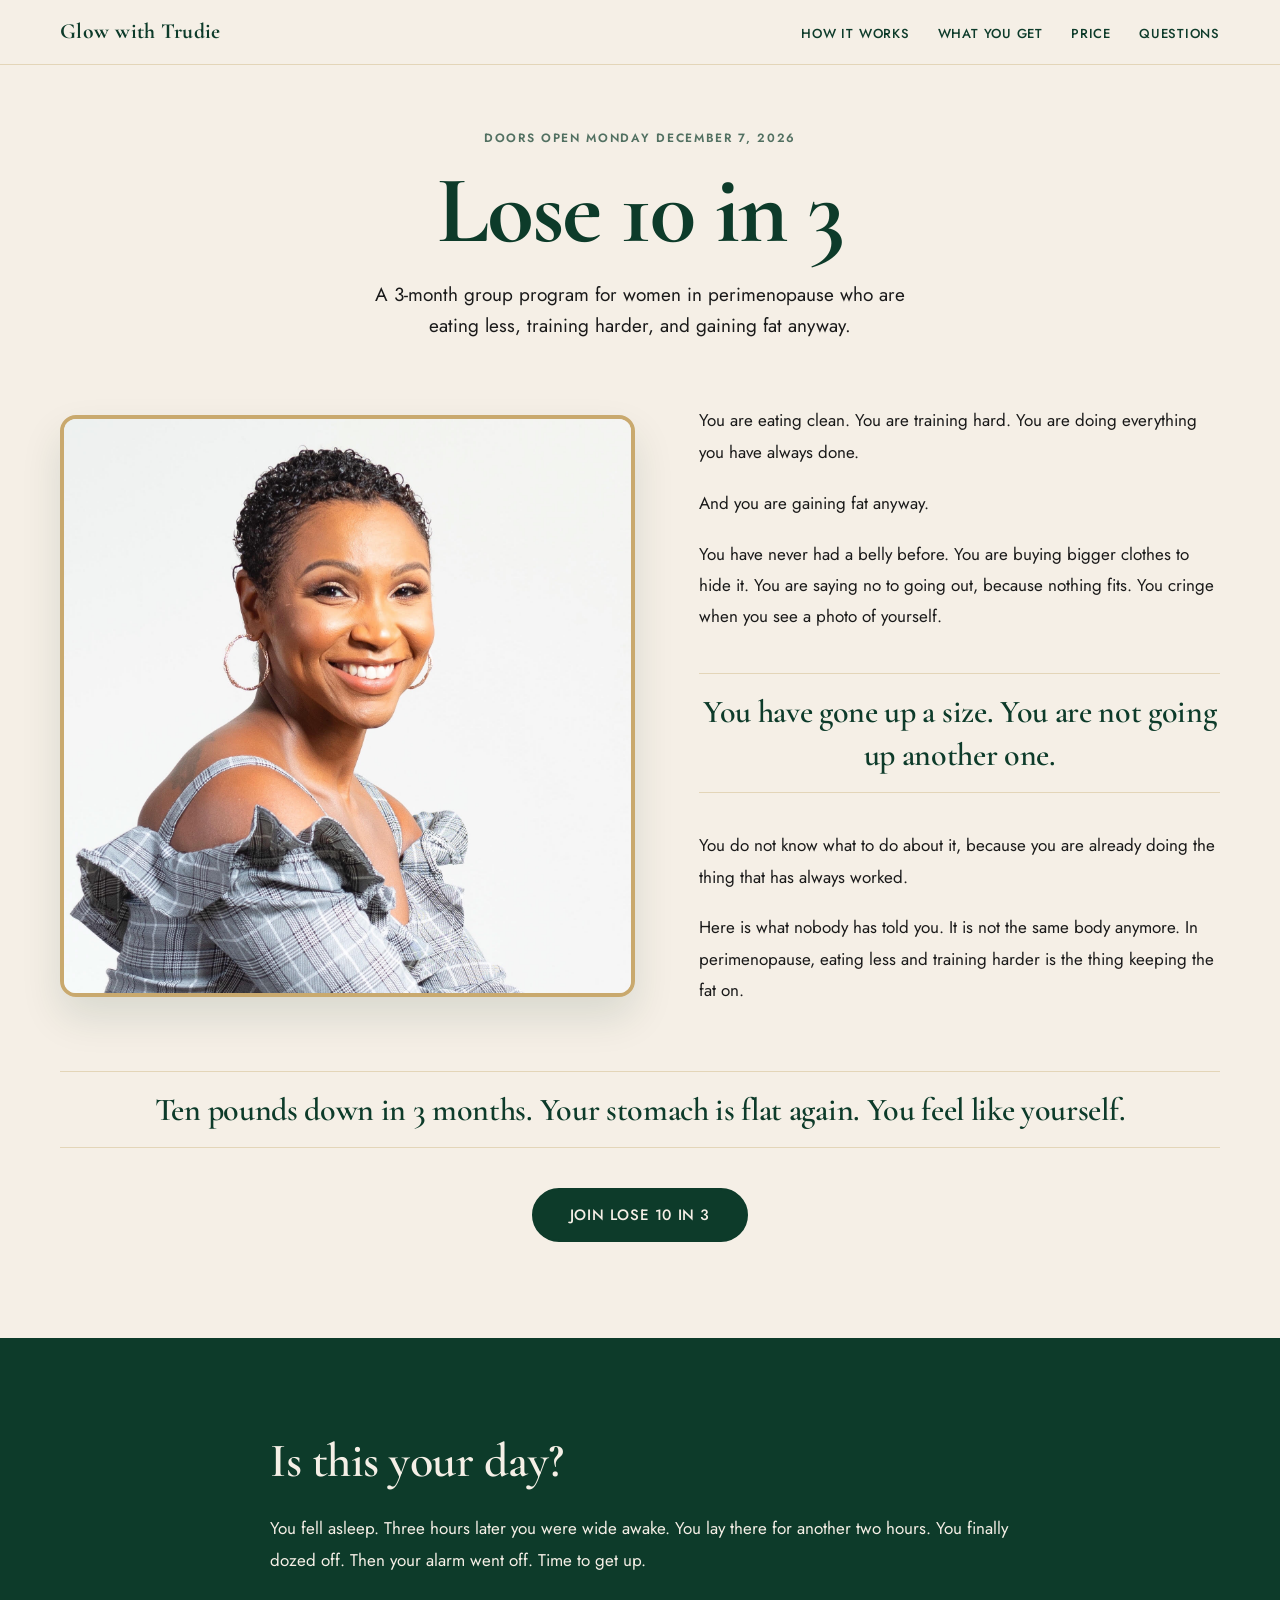
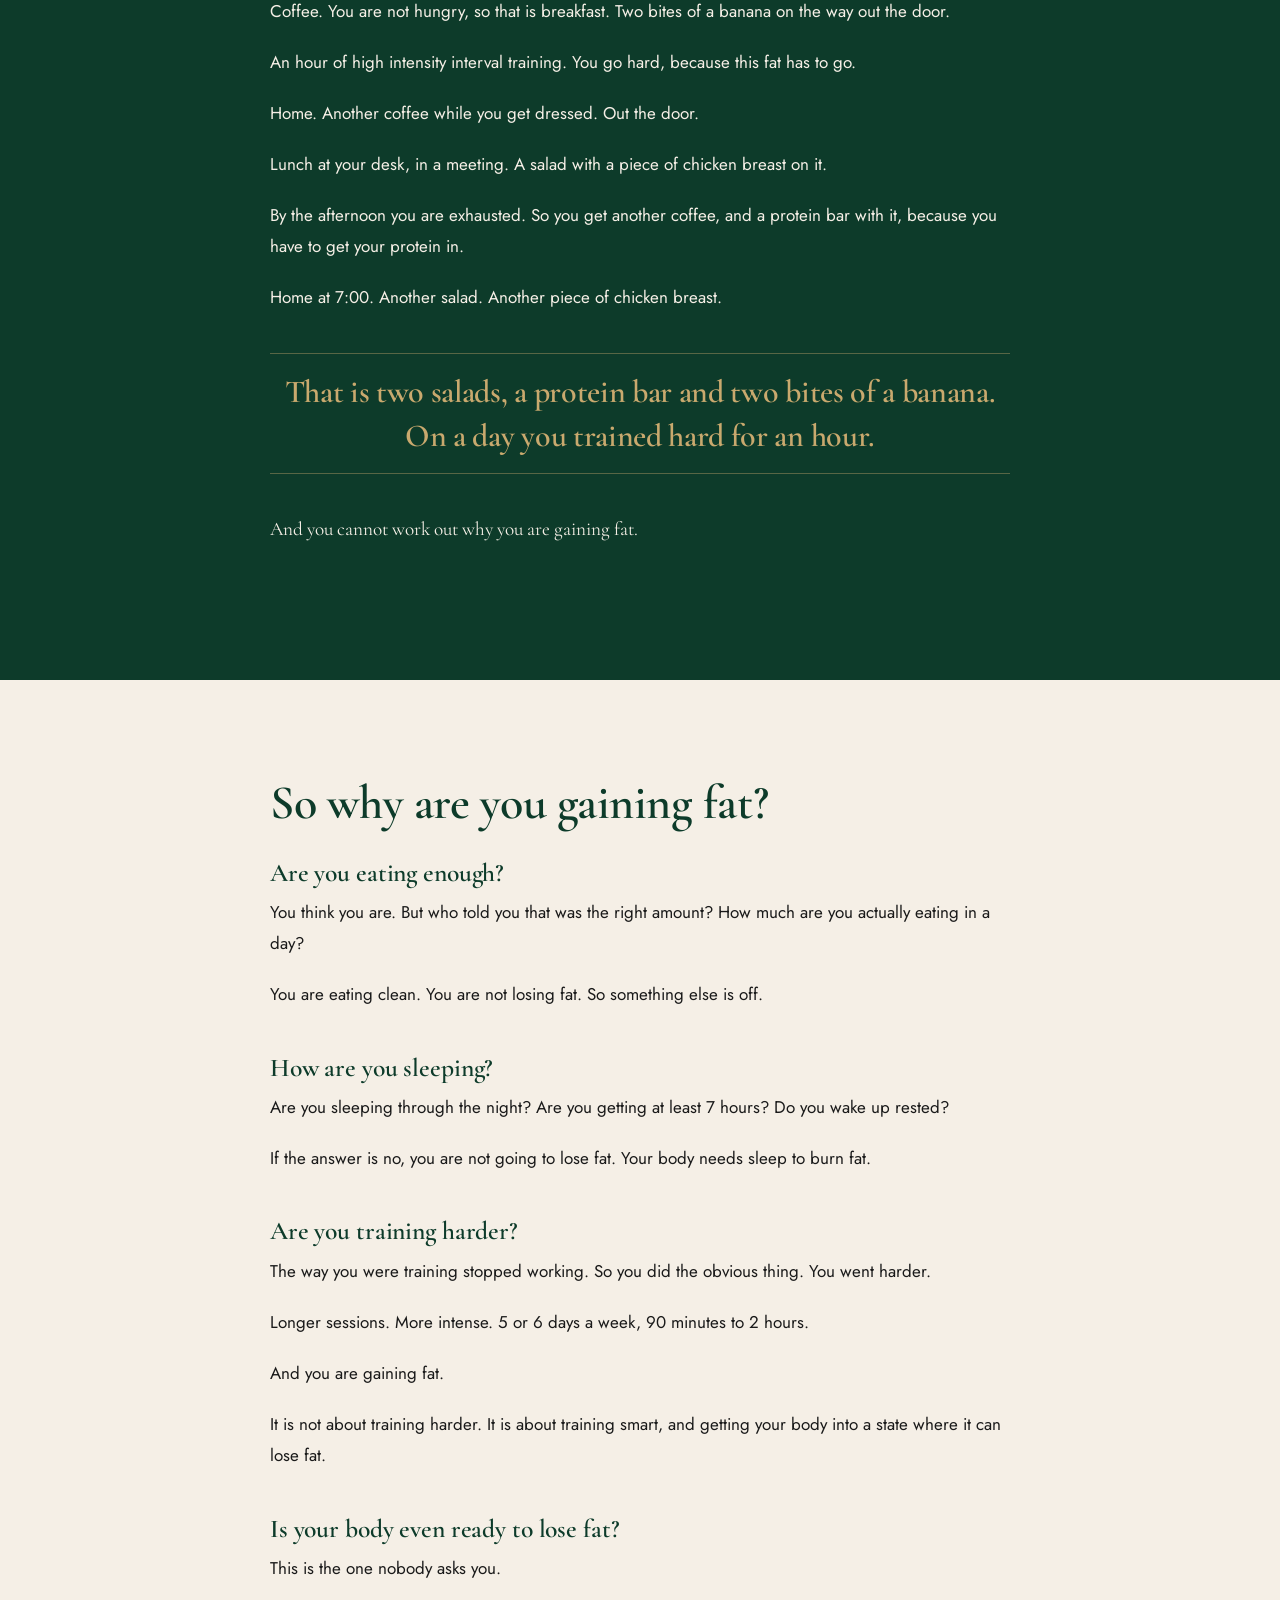
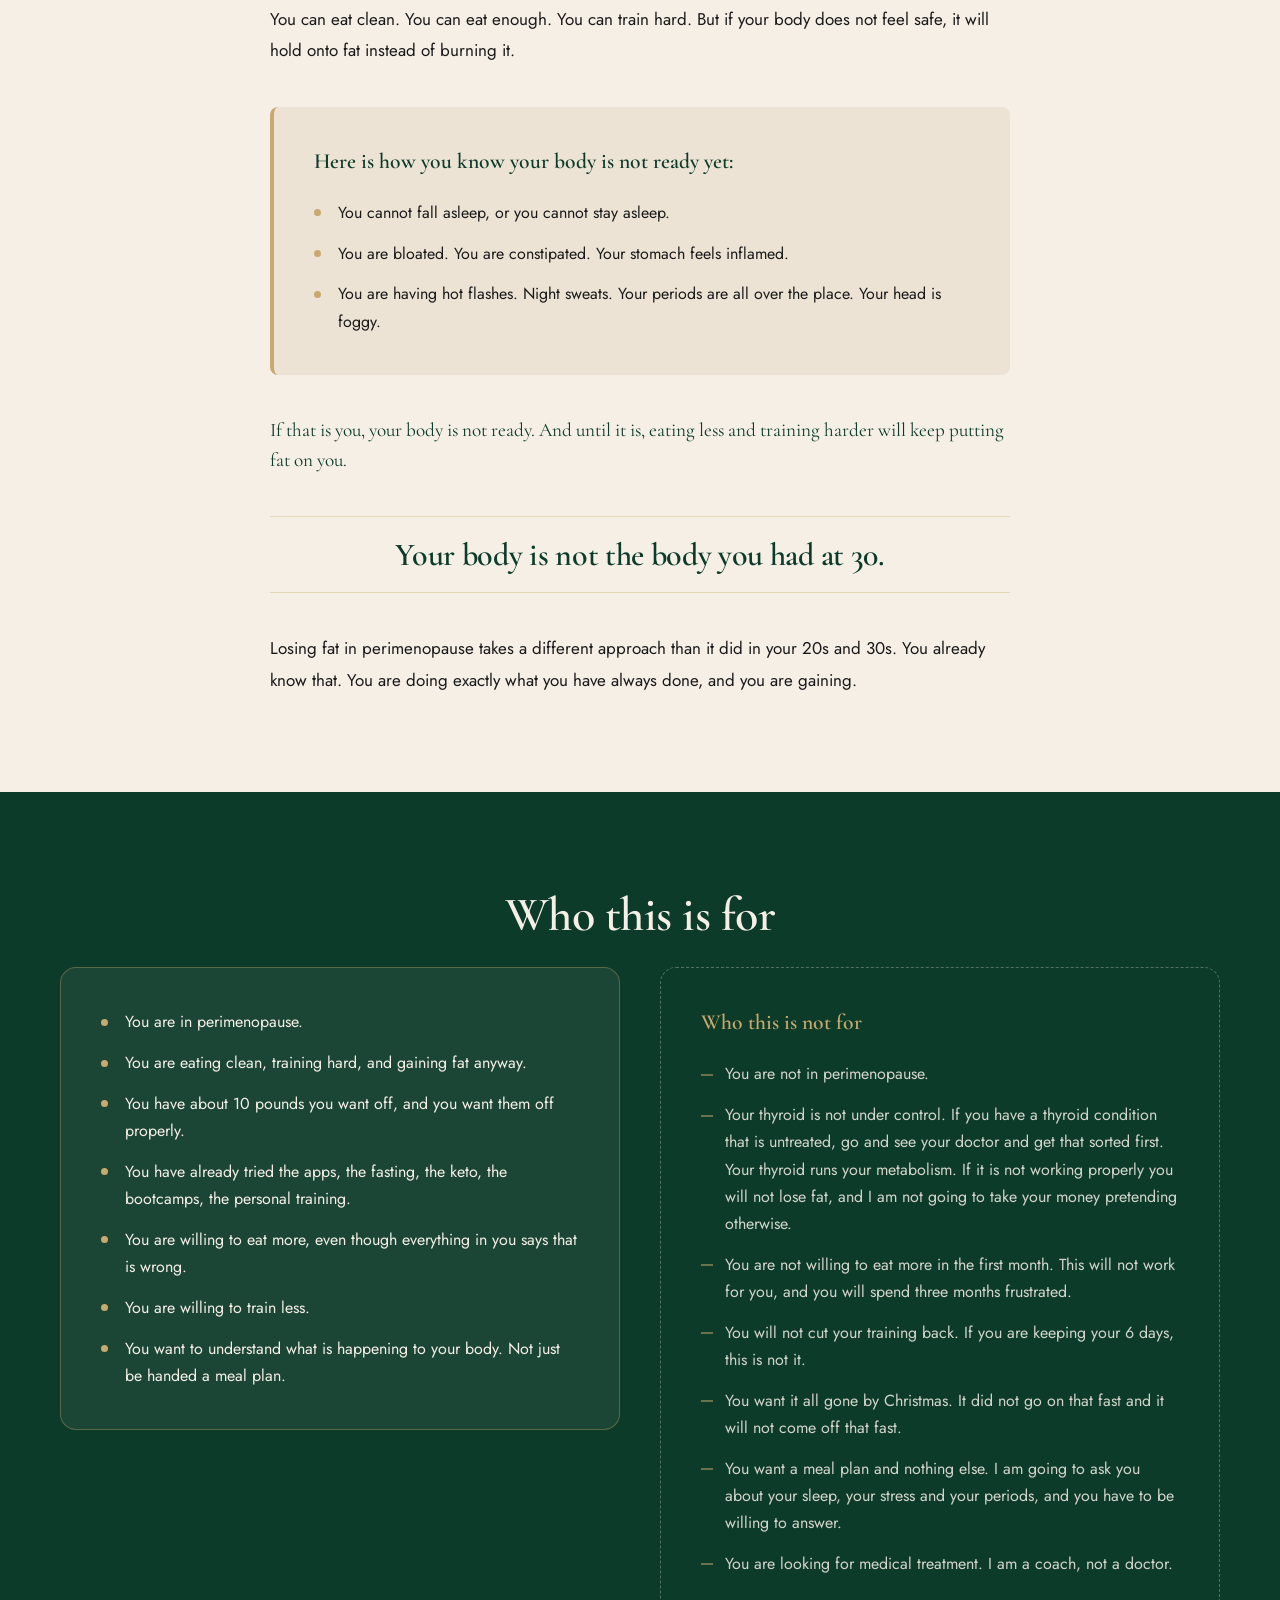
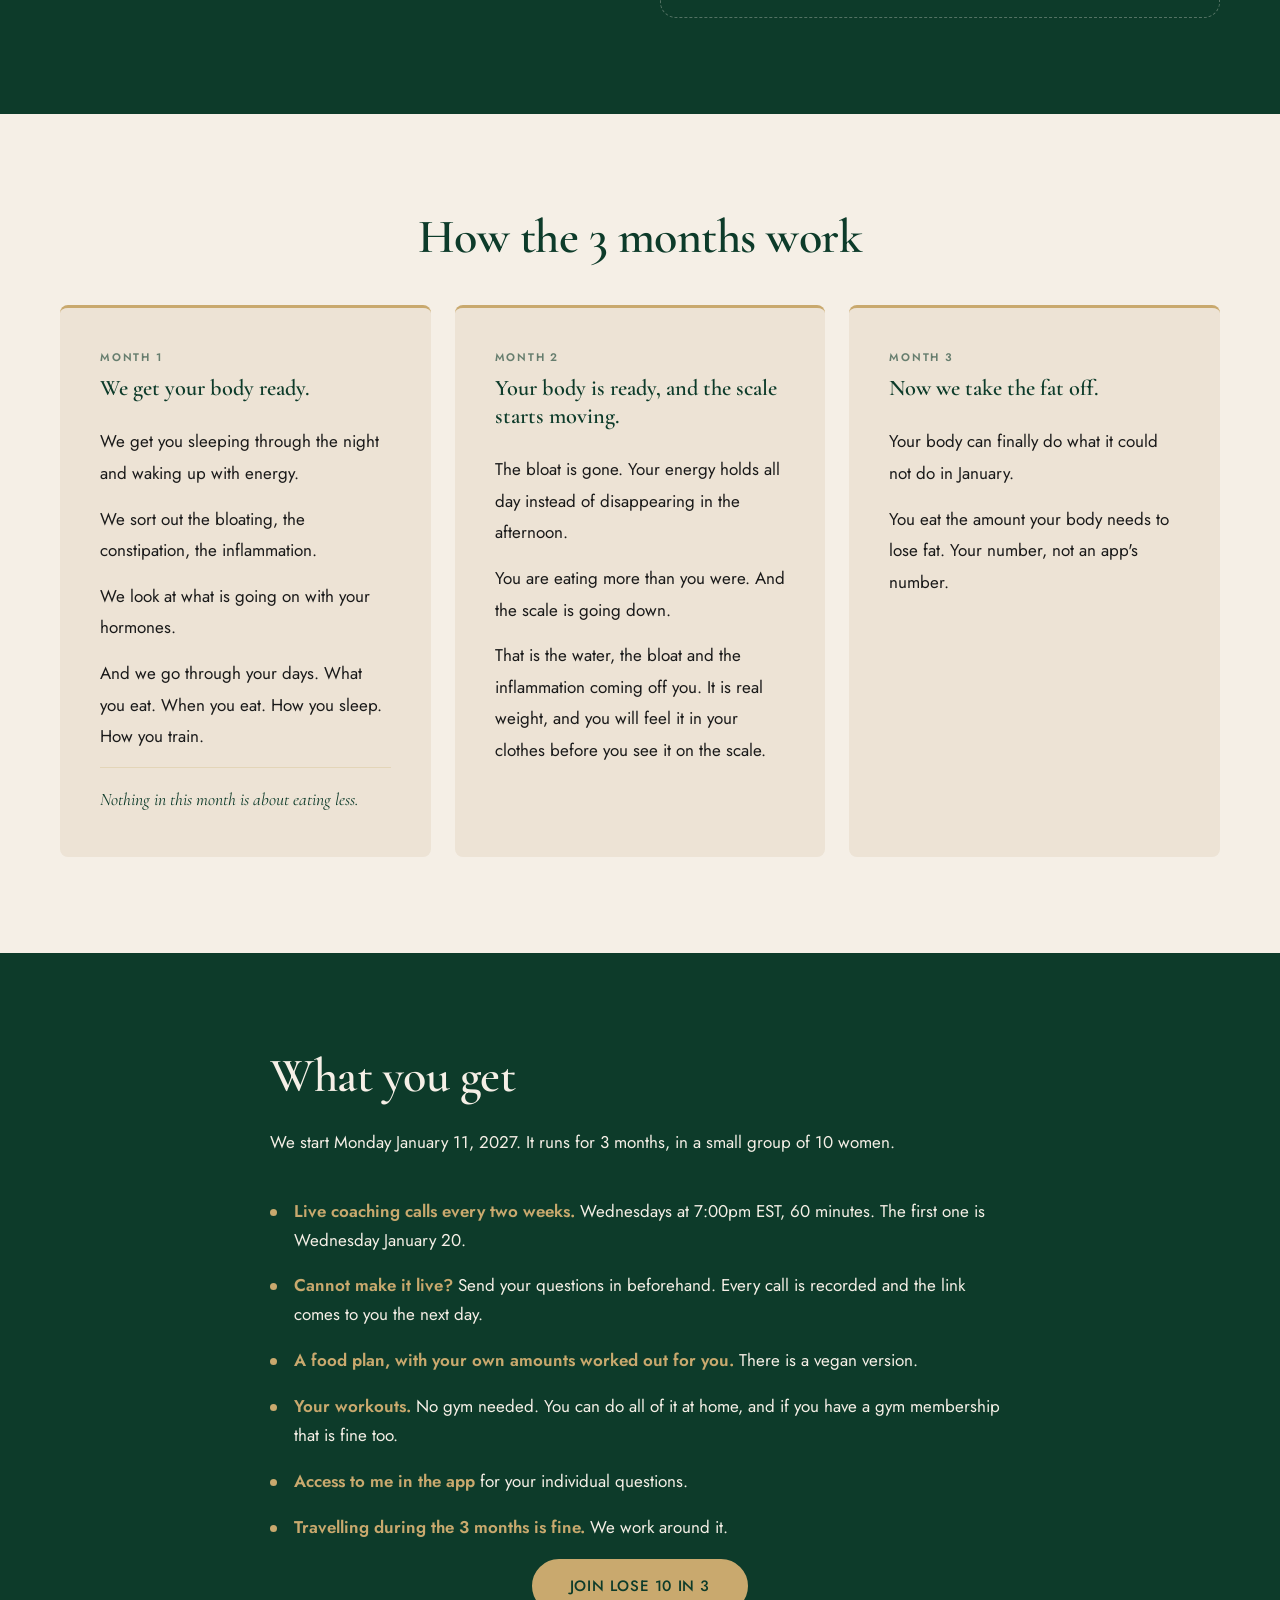
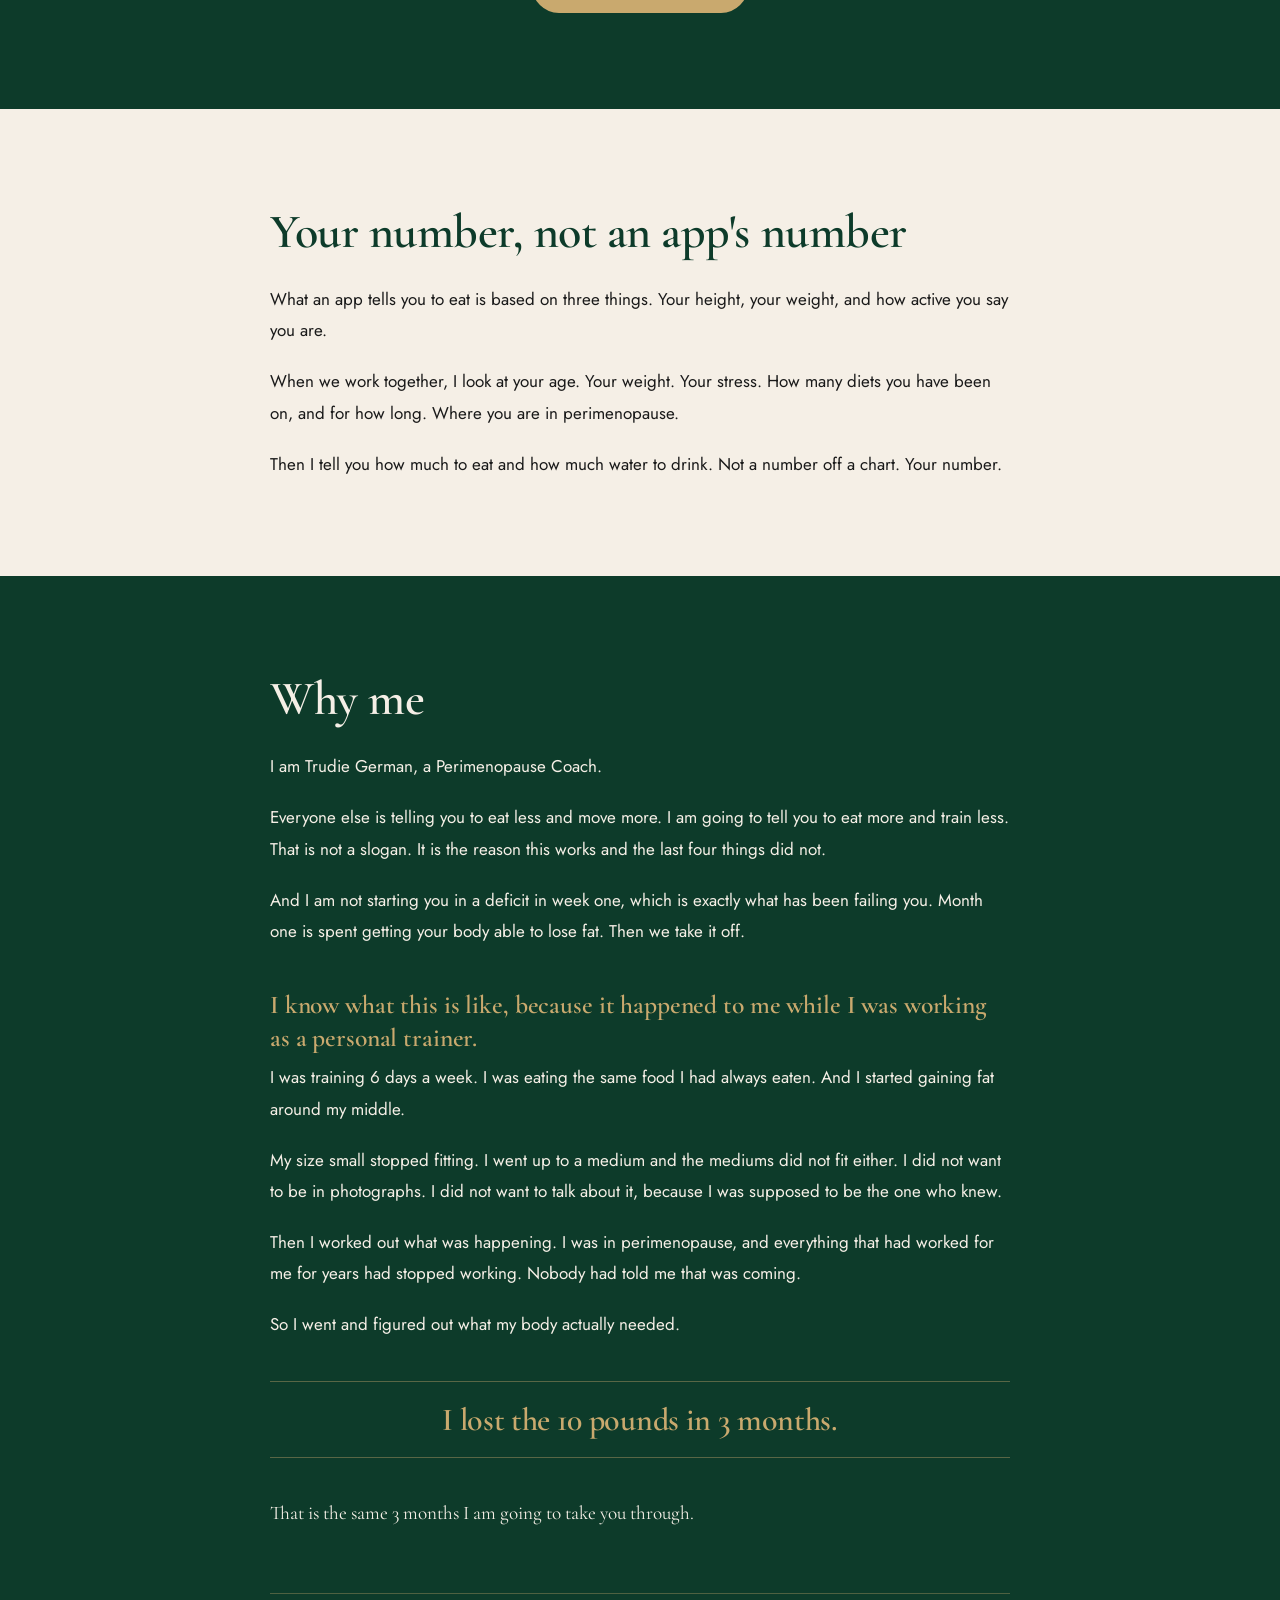
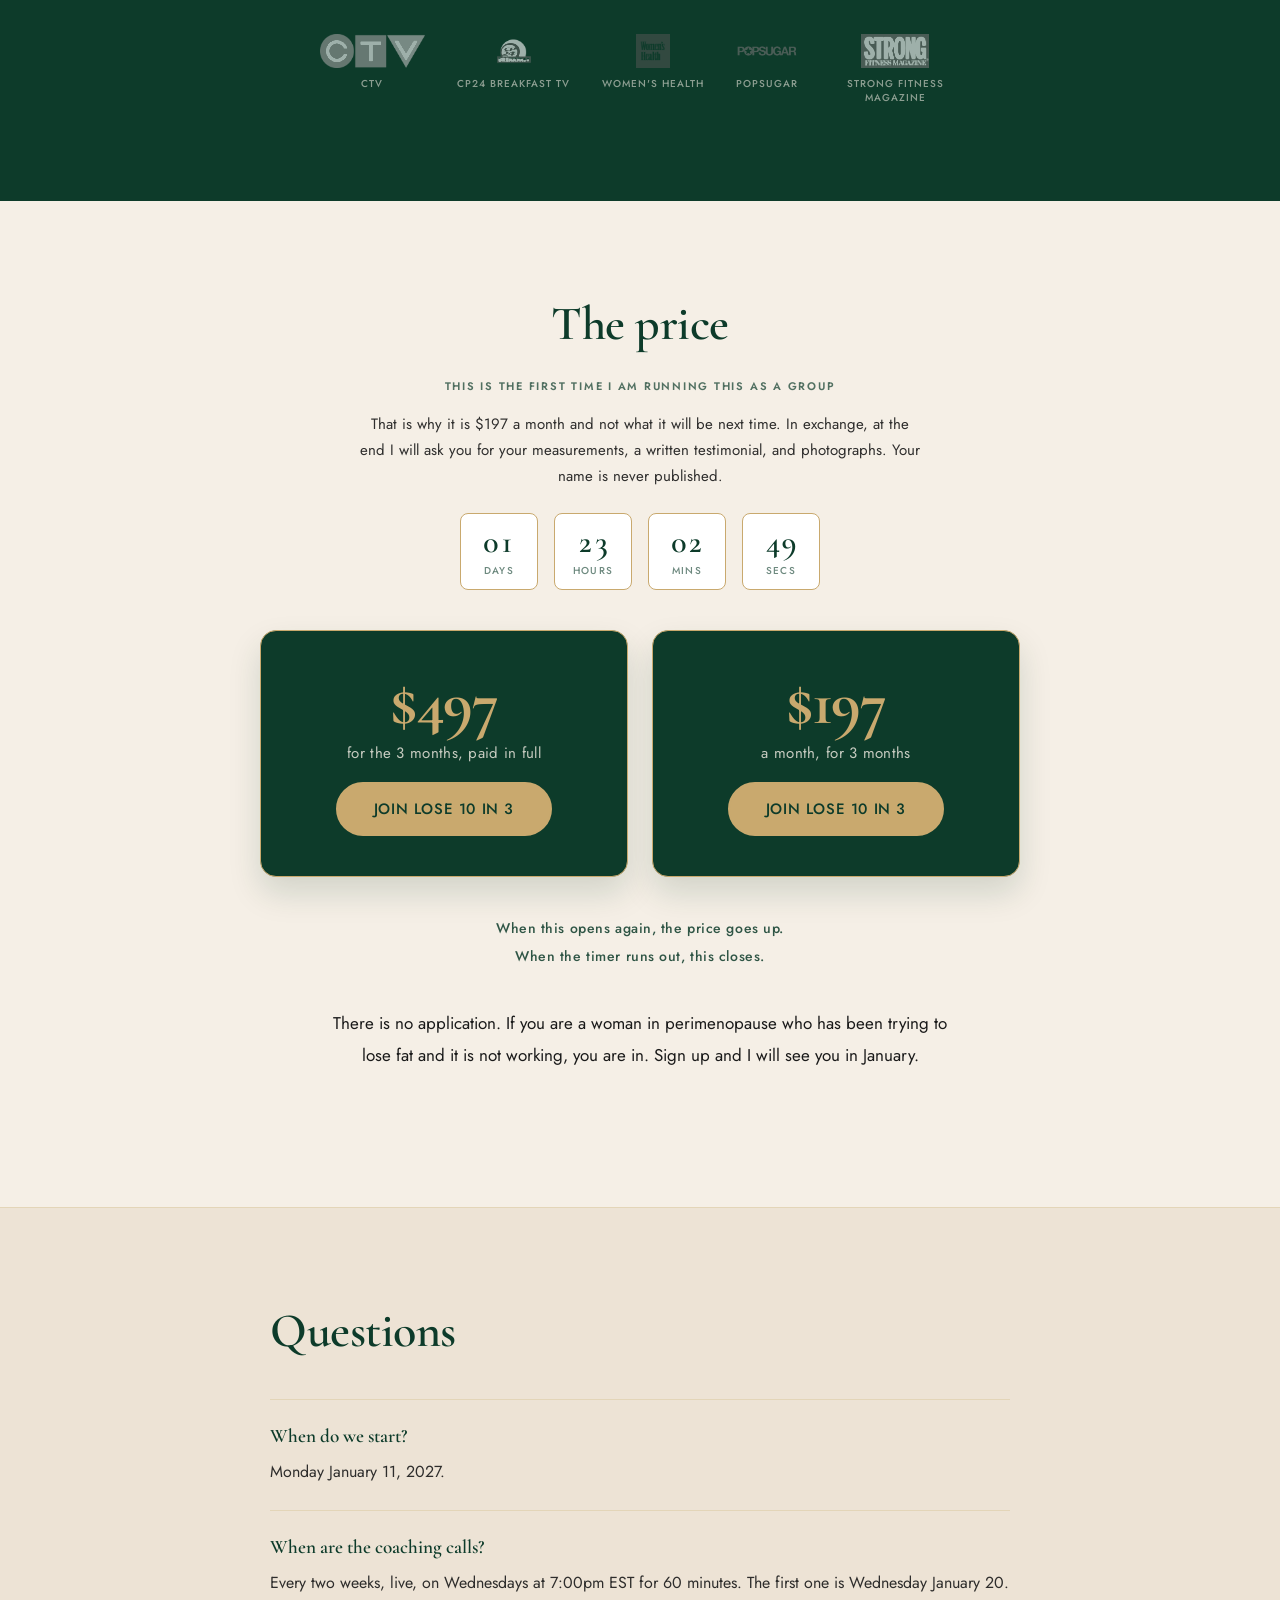
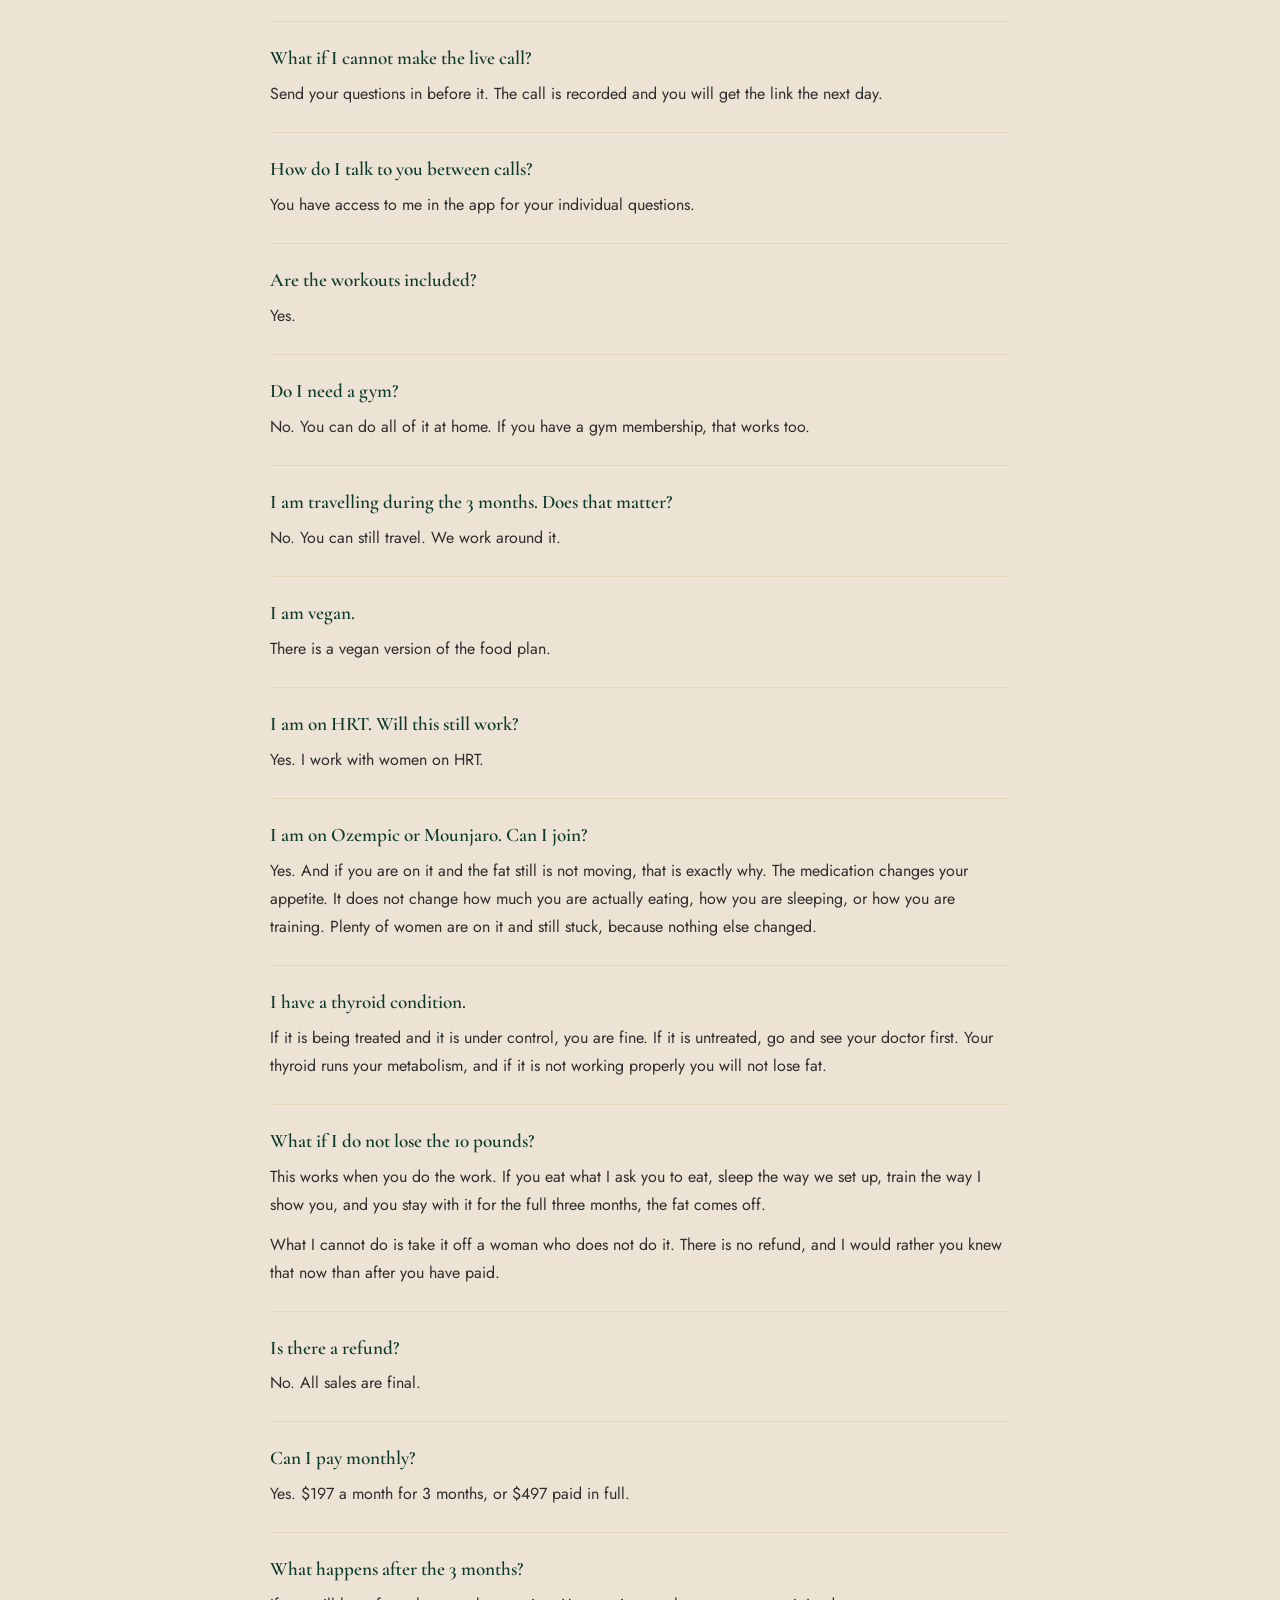
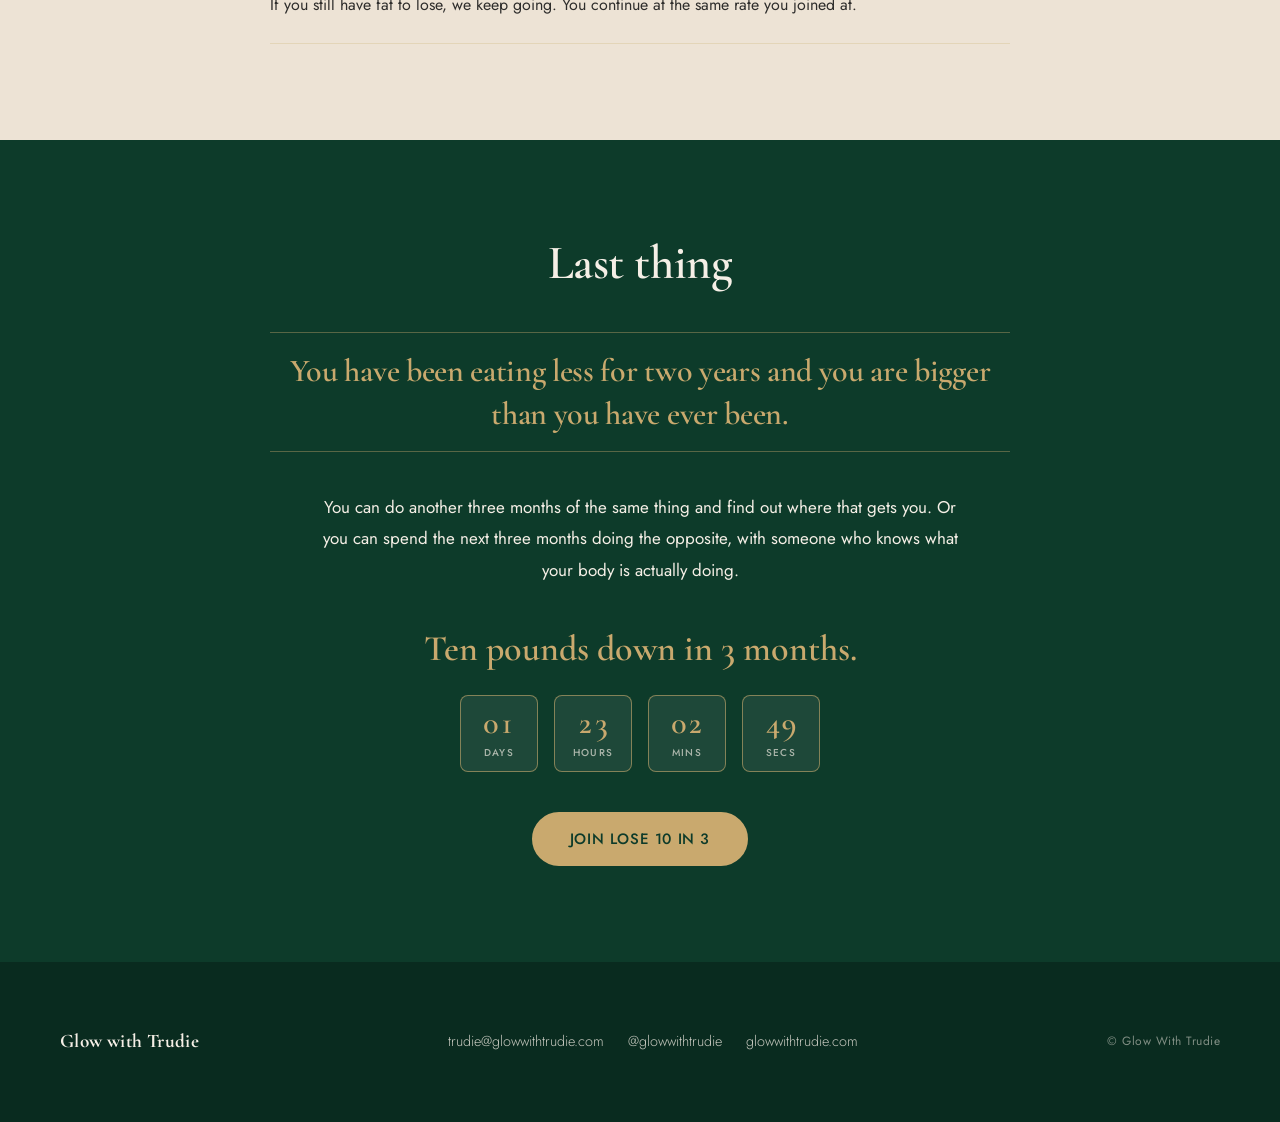
==== lose-10-in-3.html @ ed1f01cc "Add files via upload" ====
<!DOCTYPE html>
<html lang="en">
<head>
  <meta charset="UTF-8" />
  <meta name="viewport" content="width=device-width, initial-scale=1.0" />
  <title>Lose 10 in 3 — A 3-Month Group Program for Women in Perimenopause | Glow With Trudie</title>
  <meta name="description" content="A 3-month group program for women in perimenopause who are eating less, training harder, and gaining fat anyway. Ten pounds down in 3 months. Doors open Monday December 7, 2026." />

  <!-- Google Fonts -->
  <link rel="preconnect" href="https://fonts.googleapis.com" />
  <link rel="preconnect" href="https://fonts.gstatic.com" crossorigin />
  <link href="https://fonts.googleapis.com/css2?family=Cormorant+Garamond:ital,wght@0,400;0,600;0,700;1,400&family=Jost:wght@300;400;500;600&display=swap" rel="stylesheet" />

  <link rel="stylesheet" href="styles.css" />
</head>
<body>

  <!-- ========== NAVIGATION ========== -->
  <header class="site-header">
    <nav class="nav container" aria-label="Main navigation">
      <a href="../index.html" class="nav-logo">Glow with Trudie</a>
      <button class="nav-toggle" aria-label="Toggle menu" aria-expanded="false">
        <span></span><span></span><span></span>
      </button>
      <ul class="nav-links" id="navLinks">
        <li><a href="#how-it-works">How it works</a></li>
        <li><a href="#what-you-get">What you get</a></li>
        <li><a href="#price">Price</a></li>
        <li><a href="#questions">Questions</a></li>
      </ul>
    </nav>
  </header>

  <main>

    <!-- ========== 1 · HERO ========== -->
    <section class="sales-hero" id="top">
      <div class="container">

        <div class="sales-hero-head">
          <p class="sales-kicker">Doors open Monday December 7, 2026</p>
          <h1 class="sales-title">Lose 10 in 3</h1>
          <p class="sales-sub">
            A 3-month group program for women in perimenopause who are eating less, training harder, and gaining fat anyway.
          </p>
        </div>

        <div class="hero-grid">
          <div class="hero-image">
            <img src="trudie.jpg" alt="Trudie German, Perimenopause Coach" loading="eager" />
          </div>

          <div class="prose">
            <p>You are eating clean. You are training hard. You are doing everything you have always done.</p>
            <p>And you are gaining fat anyway.</p>
            <p>
              You have never had a belly before. You are buying bigger clothes to hide it. You are saying no to going out, because nothing fits. You cringe when you see a photo of yourself.
            </p>

            <p class="statement">You have gone up a size. You are not going up another one.</p>

            <p>
              You do not know what to do about it, because you are already doing the thing that has always worked.
            </p>
            <p>
              Here is what nobody has told you. It is not the same body anymore. In perimenopause, eating less and training harder is the thing keeping the fat on.
            </p>
          </div>
        </div>

        <div class="sales-hero-cta">
          <p class="statement">
            Ten pounds down in 3 months. Your stomach is flat again. You feel like yourself.
          </p>
          <a href="#price" class="btn btn-primary">Join Lose 10 in 3</a>
        </div>

      </div>
    </section>

    <!-- ========== 2 · IS THIS YOUR DAY? ========== -->
    <section class="section-green" id="your-day">
      <div class="container narrow">
        <h2 class="section-headline">Is this your day?</h2>

        <div class="prose">
          <p>
            You fell asleep. Three hours later you were wide awake. You lay there for another two hours. You finally dozed off. Then your alarm went off. Time to get up.
          </p>
          <p>
            Coffee. You are not hungry, so that is breakfast. Two bites of a banana on the way out the door.
          </p>
          <p>
            An hour of high intensity interval training. You go hard, because this fat has to go.
          </p>
          <p>
            Home. Another coffee while you get dressed. Out the door.
          </p>
          <p>
            Lunch at your desk, in a meeting. A salad with a piece of chicken breast on it.
          </p>
          <p>
            By the afternoon you are exhausted. So you get another coffee, and a protein bar with it, because you have to get your protein in.
          </p>
          <p>
            Home at 7:00. Another salad. Another piece of chicken breast.
          </p>
        </div>

        <p class="statement">
          That is two salads, a protein bar and two bites of a banana. On a day you trained hard for an hour.
        </p>

        <p class="prose-close">And you cannot work out why you are gaining fat.</p>
      </div>
    </section>

    <!-- ========== 3 · SO WHY ARE YOU GAINING FAT? ========== -->
    <section id="why">
      <div class="container narrow">
        <h2 class="section-headline">So why are you gaining fat?</h2>

        <div class="prose">
          <h3>Are you eating enough?</h3>
          <p>
            You think you are. But who told you that was the right amount? How much are you actually eating in a day?
          </p>
          <p>You are eating clean. You are not losing fat. So something else is off.</p>

          <h3>How are you sleeping?</h3>
          <p>
            Are you sleeping through the night? Are you getting at least 7 hours? Do you wake up rested?
          </p>
          <p>If the answer is no, you are not going to lose fat. Your body needs sleep to burn fat.</p>

          <h3>Are you training harder?</h3>
          <p>
            The way you were training stopped working. So you did the obvious thing. You went harder.
          </p>
          <p>
            Longer sessions. More intense. 5 or 6 days a week, 90 minutes to 2 hours.
          </p>
          <p>And you are gaining fat.</p>
          <p>
            It is not about training harder. It is about training smart, and getting your body into a state where it can lose fat.
          </p>

          <h3>Is your body even ready to lose fat?</h3>
          <p>This is the one nobody asks you.</p>
          <p>
            You can eat clean. You can eat enough. You can train hard. But if your body does not feel safe, it will hold onto fat instead of burning it.
          </p>
        </div>

        <div class="card">
          <h3 class="card-title">Here is how you know your body is not ready yet:</h3>
          <ul class="checklist">
            <li>You cannot fall asleep, or you cannot stay asleep.</li>
            <li>You are bloated. You are constipated. Your stomach feels inflamed.</li>
            <li>You are having hot flashes. Night sweats. Your periods are all over the place. Your head is foggy.</li>
          </ul>
        </div>

        <p class="prose-close">
          If that is you, your body is not ready. And until it is, eating less and training harder will keep putting fat on you.
        </p>

        <p class="statement">Your body is not the body you had at 30.</p>

        <div class="prose">
          <p>
            Losing fat in perimenopause takes a different approach than it did in your 20s and 30s. You already know that. You are doing exactly what you have always done, and you are gaining.
          </p>
        </div>
      </div>
    </section>

    <!-- ========== 4 · WHO THIS IS FOR ========== -->
    <section class="section-green" id="who">
      <div class="container">
        <h2 class="section-headline text-center">Who this is for</h2>

        <div class="who-grid">

          <div class="who-card">
            <ul class="checklist">
              <li>You are in perimenopause.</li>
              <li>You are eating clean, training hard, and gaining fat anyway.</li>
              <li>You have about 10 pounds you want off, and you want them off properly.</li>
              <li>You have already tried the apps, the fasting, the keto, the bootcamps, the personal training.</li>
              <li>You are willing to eat more, even though everything in you says that is wrong.</li>
              <li>You are willing to train less.</li>
              <li>You want to understand what is happening to your body. Not just be handed a meal plan.</li>
            </ul>
          </div>

          <div class="who-card who-card--not">
            <h3 class="card-title">Who this is not for</h3>
            <ul class="checklist checklist--muted">
              <li>You are not in perimenopause.</li>
              <li>
                Your thyroid is not under control. If you have a thyroid condition that is untreated, go and see your doctor and get that sorted first. Your thyroid runs your metabolism. If it is not working properly you will not lose fat, and I am not going to take your money pretending otherwise.
              </li>
              <li>
                You are not willing to eat more in the first month. This will not work for you, and you will spend three months frustrated.
              </li>
              <li>You will not cut your training back. If you are keeping your 6 days, this is not it.</li>
              <li>You want it all gone by Christmas. It did not go on that fast and it will not come off that fast.</li>
              <li>
                You want a meal plan and nothing else. I am going to ask you about your sleep, your stress and your periods, and you have to be willing to answer.
              </li>
              <li>You are looking for medical treatment. I am a coach, not a doctor.</li>
            </ul>
          </div>

        </div>
      </div>
    </section>

    <!-- ========== 5 · HOW THE 3 MONTHS WORK ========== -->
    <section id="how-it-works">
      <div class="container">
        <h2 class="section-headline text-center">How the 3 months work</h2>

        <div class="month-grid">

          <article class="month-card">
            <p class="month-num">Month 1</p>
            <h3 class="month-title">We get your body ready.</h3>
            <div class="prose prose--tight">
              <p>We get you sleeping through the night and waking up with energy.</p>
              <p>We sort out the bloating, the constipation, the inflammation.</p>
              <p>We look at what is going on with your hormones.</p>
              <p>And we go through your days. What you eat. When you eat. How you sleep. How you train.</p>
              <p class="month-note">Nothing in this month is about eating less.</p>
            </div>
          </article>

          <article class="month-card">
            <p class="month-num">Month 2</p>
            <h3 class="month-title">Your body is ready, and the scale starts moving.</h3>
            <div class="prose prose--tight">
              <p>The bloat is gone. Your energy holds all day instead of disappearing in the afternoon.</p>
              <p>You are eating more than you were. And the scale is going down.</p>
              <p>
                That is the water, the bloat and the inflammation coming off you. It is real weight, and you will feel it in your clothes before you see it on the scale.
              </p>
            </div>
          </article>

          <article class="month-card">
            <p class="month-num">Month 3</p>
            <h3 class="month-title">Now we take the fat off.</h3>
            <div class="prose prose--tight">
              <p>Your body can finally do what it could not do in January.</p>
              <p>You eat the amount your body needs to lose fat. Your number, not an app's number.</p>
            </div>
          </article>

        </div>
      </div>
    </section>

    <!-- ========== 6 · WHAT YOU GET ========== -->
    <section class="section-green" id="what-you-get">
      <div class="container narrow">
        <h2 class="section-headline">What you get</h2>

        <p class="section-body">
          We start Monday January 11, 2027. It runs for 3 months, in a small group of 10 women.
        </p>

        <ul class="deliverables">
          <li>
            <strong>Live coaching calls every two weeks.</strong> Wednesdays at 7:00pm EST, 60 minutes. The first one is Wednesday January 20.
          </li>
          <li>
            <strong>Cannot make it live?</strong> Send your questions in beforehand. Every call is recorded and the link comes to you the next day.
          </li>
          <li>
            <strong>A food plan, with your own amounts worked out for you.</strong> There is a vegan version.
          </li>
          <li>
            <strong>Your workouts.</strong> No gym needed. You can do all of it at home, and if you have a gym membership that is fine too.
          </li>
          <li>
            <strong>Access to me in the app</strong> for your individual questions.
          </li>
          <li>
            <strong>Travelling during the 3 months is fine.</strong> We work around it.
          </li>
        </ul>

        <p class="text-center">
          <a href="#price" class="btn btn-primary">Join Lose 10 in 3</a>
        </p>
      </div>
    </section>

    <!-- ========== 7 · YOUR NUMBER ========== -->
    <section id="your-number">
      <div class="container narrow">
        <h2 class="section-headline">Your number, not an app's number</h2>

        <div class="prose">
          <p>
            What an app tells you to eat is based on three things. Your height, your weight, and how active you say you are.
          </p>
          <p>
            When we work together, I look at your age. Your weight. Your stress. How many diets you have been on, and for how long. Where you are in perimenopause.
          </p>
          <p>
            Then I tell you how much to eat and how much water to drink. Not a number off a chart. Your number.
          </p>
        </div>
      </div>
    </section>

    <!-- ========== 8 · WHY ME ========== -->
    <section class="section-green" id="why-me">
      <div class="container narrow">
        <h2 class="section-headline">Why me</h2>

        <div class="prose">
          <p>I am Trudie German, a Perimenopause Coach.</p>
          <p>
            Everyone else is telling you to eat less and move more. I am going to tell you to eat more and train less. That is not a slogan. It is the reason this works and the last four things did not.
          </p>
          <p>
            And I am not starting you in a deficit in week one, which is exactly what has been failing you. Month one is spent getting your body able to lose fat. Then we take it off.
          </p>

          <h3>I know what this is like, because it happened to me while I was working as a personal trainer.</h3>
          <p>
            I was training 6 days a week. I was eating the same food I had always eaten. And I started gaining fat around my middle.
          </p>
          <p>
            My size small stopped fitting. I went up to a medium and the mediums did not fit either. I did not want to be in photographs. I did not want to talk about it, because I was supposed to be the one who knew.
          </p>
          <p>
            Then I worked out what was happening. I was in perimenopause, and everything that had worked for me for years had stopped working. Nobody had told me that was coming.
          </p>
          <p>So I went and figured out what my body actually needed.</p>
        </div>

        <p class="statement">I lost the 10 pounds in 3 months.</p>

        <p class="prose-close">
          That is the same 3 months I am going to take you through.
        </p>

        <div class="logo-strip">
          <figure>
            <img src="CTV.png" alt="CTV" loading="lazy" decoding="async" />
            <figcaption>CTV</figcaption>
          </figure>

          <figure>
            <img src="cp24_breakfast.png" alt="CP24 Breakfast TV" loading="lazy" decoding="async" />
            <figcaption>CP24 Breakfast TV</figcaption>
          </figure>

          <figure>
            <img src="womens-health-mag.png" alt="Women's Health" loading="lazy" decoding="async" />
            <figcaption>Women's Health</figcaption>
          </figure>

          <figure>
            <img src="PopSugar-Logo.png" alt="PopSugar" loading="lazy" decoding="async" />
            <figcaption>PopSugar</figcaption>
          </figure>

          <figure>
            <img src="strong_fitness.png" alt="Strong Fitness Magazine" loading="lazy" decoding="async" />
            <figcaption>Strong Fitness Magazine</figcaption>
          </figure>
        </div>
    </section>

    <!-- ========== 9 · THE PRICE ========== -->
    <section id="price">
      <div class="container">
        <h2 class="section-headline text-center">The price</h2>

        <div class="price-intro">
          <p class="price-eyebrow">This is the first time I am running this as a group</p>
          <p class="price-lead">
            That is why it is $197 a month and not what it will be next time. In exchange, at the end I will ask you for your measurements, a written testimonial, and photographs. Your name is never published.
          </p>
        </div>

        <!-- COUNTDOWN (also appears in section 11 — both driven by one date in the script) -->
        <div class="countdown js-countdown" role="timer" aria-live="polite" aria-label="Time left to join">
          <div class="countdown-unit">
            <span class="countdown-num" data-unit="days">00</span>
            <span class="countdown-label">Days</span>
          </div>
          <div class="countdown-unit">
            <span class="countdown-num" data-unit="hours">00</span>
            <span class="countdown-label">Hours</span>
          </div>
          <div class="countdown-unit">
            <span class="countdown-num" data-unit="minutes">00</span>
            <span class="countdown-label">Mins</span>
          </div>
          <div class="countdown-unit">
            <span class="countdown-num" data-unit="seconds">00</span>
            <span class="countdown-label">Secs</span>
          </div>
        </div>

        <div class="price-grid">

          <div class="price-box">
            <div>
              <p class="price-main">$497</p>
              <p class="price-sub">for the 3 months, paid in full</p>
            </div>
            <a href="https://buy.stripe.com/dRm8wP6Ub07aeiSdSi2go11"
               class="btn btn-gold"
               target="_blank"
               rel="noopener">Join Lose 10 in 3</a>
          </div>

          <div class="price-box">
            <div>
              <p class="price-main">$197</p>
              <p class="price-sub">a month, for 3 months</p>
            </div>
            <a href="https://buy.stripe.com/dRm28r5QbPS6Qq3dE2go12"
               class="btn btn-gold"
               target="_blank"
               rel="noopener">Join Lose 10 in 3</a>
          </div>

        </div>

        <div class="price-close">
          <p class="price-rise">When this opens again, the price goes up.</p>
          <p class="price-rise">When the timer runs out, this closes.</p>
        </div>

        <div class="prose prose--center">
          <p>
            There is no application. If you are a woman in perimenopause who has been trying to lose fat and it is not working, you are in. Sign up and I will see you in January.
          </p>
        </div>
      </div>
    </section>

    <!-- ========== 10 · QUESTIONS ========== -->
    <section class="section-alt" id="questions">
      <div class="container narrow">
        <h2 class="section-headline">Questions</h2>

        <div class="faq">

          <div class="faq-item">
            <p class="faq-q">When do we start?</p>
            <p class="faq-a">Monday January 11, 2027.</p>
          </div>

          <div class="faq-item">
            <p class="faq-q">When are the coaching calls?</p>
            <p class="faq-a">Every two weeks, live, on Wednesdays at 7:00pm EST for 60 minutes. The first one is Wednesday January 20.</p>
          </div>

          <div class="faq-item">
            <p class="faq-q">What if I cannot make the live call?</p>
            <p class="faq-a">Send your questions in before it. The call is recorded and you will get the link the next day.</p>
          </div>

          <div class="faq-item">
            <p class="faq-q">How do I talk to you between calls?</p>
            <p class="faq-a">You have access to me in the app for your individual questions.</p>
          </div>

          <div class="faq-item">
            <p class="faq-q">Are the workouts included?</p>
            <p class="faq-a">Yes.</p>
          </div>

          <div class="faq-item">
            <p class="faq-q">Do I need a gym?</p>
            <p class="faq-a">No. You can do all of it at home. If you have a gym membership, that works too.</p>
          </div>

          <div class="faq-item">
            <p class="faq-q">I am travelling during the 3 months. Does that matter?</p>
            <p class="faq-a">No. You can still travel. We work around it.</p>
          </div>

          <div class="faq-item">
            <p class="faq-q">I am vegan.</p>
            <p class="faq-a">There is a vegan version of the food plan.</p>
          </div>

          <div class="faq-item">
            <p class="faq-q">I am on HRT. Will this still work?</p>
            <p class="faq-a">Yes. I work with women on HRT.</p>
          </div>

          <div class="faq-item">
            <p class="faq-q">I am on Ozempic or Mounjaro. Can I join?</p>
            <p class="faq-a">
              Yes. And if you are on it and the fat still is not moving, that is exactly why. The medication changes your appetite. It does not change how much you are actually eating, how you are sleeping, or how you are training. Plenty of women are on it and still stuck, because nothing else changed.
            </p>
          </div>

          <div class="faq-item">
            <p class="faq-q">I have a thyroid condition.</p>
            <p class="faq-a">
              If it is being treated and it is under control, you are fine. If it is untreated, go and see your doctor first. Your thyroid runs your metabolism, and if it is not working properly you will not lose fat.
            </p>
          </div>

          <div class="faq-item">
            <p class="faq-q">What if I do not lose the 10 pounds?</p>
            <p class="faq-a">
              This works when you do the work. If you eat what I ask you to eat, sleep the way we set up, train the way I show you, and you stay with it for the full three months, the fat comes off.
            </p>
            <p class="faq-a">
              What I cannot do is take it off a woman who does not do it. There is no refund, and I would rather you knew that now than after you have paid.
            </p>
          </div>

          <div class="faq-item">
            <p class="faq-q">Is there a refund?</p>
            <p class="faq-a">No. All sales are final.</p>
          </div>

          <div class="faq-item">
            <p class="faq-q">Can I pay monthly?</p>
            <p class="faq-a">Yes. $197 a month for 3 months, or $497 paid in full.</p>
          </div>

          <div class="faq-item">
            <p class="faq-q">What happens after the 3 months?</p>
            <p class="faq-a">If you still have fat to lose, we keep going. You continue at the same rate you joined at.</p>
          </div>

        </div>
      </div>
    </section>

    <!-- ========== 11 · LAST THING ========== -->
    <section class="section-green" id="last-thing">
      <div class="container narrow text-center">
        <h2 class="section-headline">Last thing</h2>

        <p class="statement">
          You have been eating less for two years and you are bigger than you have ever been.
        </p>

        <div class="prose prose--center">
          <p>
            You can do another three months of the same thing and find out where that gets you. Or you can spend the next three months doing the opposite, with someone who knows what your body is actually doing.
          </p>
        </div>

        <p class="close-line">Ten pounds down in 3 months.</p>

        <!-- COUNTDOWN (second instance — same date, same script) -->
        <div class="countdown js-countdown" role="timer" aria-live="polite" aria-label="Time left to join">
          <div class="countdown-unit">
            <span class="countdown-num" data-unit="days">00</span>
            <span class="countdown-label">Days</span>
          </div>
          <div class="countdown-unit">
            <span class="countdown-num" data-unit="hours">00</span>
            <span class="countdown-label">Hours</span>
          </div>
          <div class="countdown-unit">
            <span class="countdown-num" data-unit="minutes">00</span>
            <span class="countdown-label">Mins</span>
          </div>
          <div class="countdown-unit">
            <span class="countdown-num" data-unit="seconds">00</span>
            <span class="countdown-label">Secs</span>
          </div>
        </div>

        <!-- TODO: replace href with your checkout link -->
        <a href="#" class="btn btn-primary">Join Lose 10 in 3</a>
      </div>
    </section>

  </main>

  <!-- ========== FOOTER ========== -->
  <footer class="site-footer">
    <div class="container footer-grid">
      <div class="footer-brand">
        <p class="footer-logo">Glow with Trudie</p>
      </div>
      <div class="footer-links">
        <a href="mailto:trudie@glowwithtrudie.com">trudie@glowwithtrudie.com</a>
        <a href="https://instagram.com/glowwithtrudie" target="_blank" rel="noopener">@glowwithtrudie</a>
        <a href="../index.html">glowwithtrudie.com</a>
      </div>
      <p class="footer-copy">&copy; Glow With Trudie</p>
    </div>
  </footer>

  <script>
    // ---------- Mobile nav ----------
    const toggle = document.querySelector('.nav-toggle');
    const links  = document.getElementById('navLinks');
    toggle.addEventListener('click', () => {
      const open = links.classList.toggle('open');
      toggle.setAttribute('aria-expanded', open);
    });
    links.querySelectorAll('a').forEach(link => {
      link.addEventListener('click', () => {
        links.classList.remove('open');
        toggle.setAttribute('aria-expanded', false);
      });
    });

    // ---------- Countdown ----------
    // ONE date drives every timer on the page.
    // TODO: set this to the real cart close date/time.
    (function () {
      const CLOSE_AT = new Date("2026-12-07T23:59:59-05:00"); // <- change this line only

      const timers = document.querySelectorAll(".js-countdown");
      if (!timers.length) return;

      const pad = n => String(n).padStart(2, "0");

      function render(diff) {
        const days    = Math.floor(diff / 86400000);
        const hours   = Math.floor((diff % 86400000) / 3600000);
        const minutes = Math.floor((diff % 3600000) / 60000);
        const seconds = Math.floor((diff % 60000) / 1000);

        timers.forEach(timer => {
          timer.querySelector('[data-unit="days"]').textContent    = pad(days);
          timer.querySelector('[data-unit="hours"]').textContent   = pad(hours);
          timer.querySelector('[data-unit="minutes"]').textContent = pad(minutes);
          timer.querySelector('[data-unit="seconds"]').textContent = pad(seconds);
        });
      }

      let id;

      function tick() {
        const diff = CLOSE_AT.getTime() - Date.now();

        if (diff <= 0) {
          clearInterval(id);
          timers.forEach(timer => {
            timer.classList.add("is-closed");
            timer.innerHTML = '<p class="countdown-closed">Doors are closed.</p>';
          });
          return;
        }

        render(diff);
      }

      tick();
      id = setInterval(tick, 1000);
    })();
  </script>
</body>
</html>
---- styles.css ----
/* ============================================================
   GLOW WITH TRUDIE — Landing Page Styles
   Brand: Forest Green #0D3B2A · Warm Gold #C9A96E · Soft Cream #F5EFE6
   Type:  Cormorant Garamond (headlines) · Jost (body/UI)
   ============================================================ */

/* ---------- 1. RESET & TOKENS ---------- */
*,
*::before,
*::after {
  box-sizing: border-box;
  margin: 0;
  padding: 0;
}

:root {
  --forest: #0D3B2A;
  --forest-deep: #092B1F;
  --gold: #C9A96E;
  --gold-soft: #E3D5B8;
  --cream: #F5EFE6;
  --cream-dark: #EDE3D5;
  --ink: #1A1A1A;

  --font-display: "Cormorant Garamond", Georgia, serif;
  --font-body: "Jost", "Helvetica Neue", Arial, sans-serif;

  --container: 1200px;
  --container-narrow: 780px;

  --radius: 8px;
  --radius-lg: 16px;

  --space-xs: 0.5rem;
  --space-sm: 1rem;
  --space-md: 1.5rem;
  --space-lg: 2.5rem;
  --space-xl: 4rem;
  --space-2xl: 6rem;

  --transition: 0.25s ease;
}

html {
  scroll-behavior: smooth;
}

body {
  font-family: var(--font-body);
  font-weight: 400;
  font-size: 1.0625rem;
  line-height: 1.65;
  color: var(--ink);
  background-color: var(--cream);
  -webkit-font-smoothing: antialiased;
}

img {
  max-width: 100%;
  height: auto;
  display: block;
}

a {
  color: inherit;
  text-decoration: none;
}

/* Offset for the sticky header when jumping to an anchor */
section[id],
[id="join-form"] {
  scroll-margin-top: 86px;
}

/* ---------- 2. UTILITIES ---------- */
.container {
  width: 100%;
  max-width: var(--container);
  margin-inline: auto;
  padding-inline: 1.25rem;
}

.narrow {
  max-width: var(--container-narrow);
}

.section-green {
  background-color: var(--forest);
  color: var(--cream);
}

.section-green .section-headline,
.section-green .section-body {
  color: var(--cream);
}

.section-headline {
  font-family: var(--font-display);
  font-weight: 600;
  font-size: clamp(2rem, 5vw, 3rem);
  line-height: 1.15;
  letter-spacing: -0.01em;
  margin-bottom: var(--space-md);
  color: var(--forest);
}

.section-body {
  font-size: 1.0625rem;
  line-height: 1.7;
  margin-bottom: var(--space-lg);
  color: var(--ink);
}

/* ---------- 3. BUTTONS ---------- */
.btn {
  display: inline-block;
  font-family: var(--font-body);
  font-weight: 500;
  font-size: 0.9375rem;
  letter-spacing: 0.04em;
  text-transform: uppercase;
  padding: 1rem 2.25rem;
  border-radius: 50px;
  border: 2px solid transparent;
  cursor: pointer;
  transition: background-color var(--transition), color var(--transition),
              border-color var(--transition), transform var(--transition);
  text-align: center;
  line-height: 1.2;
}

.btn:hover {
  transform: translateY(-2px);
}

.btn-primary {
  background-color: var(--forest);
  color: var(--cream);
  border-color: var(--forest);
}

.btn-primary:hover {
  background-color: var(--forest-deep);
  border-color: var(--forest-deep);
}

.section-green .btn-primary {
  background-color: var(--gold);
  color: var(--forest);
  border-color: var(--gold);
}

.section-green .btn-primary:hover {
  background-color: #d6b97e;
  border-color: #d6b97e;
}

.btn-gold {
  background-color: var(--gold);
  color: var(--forest);
  border-color: var(--gold);
}

.btn-gold:hover {
  background-color: #d6b97e;
  border-color: #d6b97e;
}

/* ---------- 4. NAVIGATION ---------- */
.site-header {
  position: sticky;
  top: 0;
  z-index: 100;
  background-color: var(--cream);
  border-bottom: 1px solid var(--gold-soft);
}

.nav {
  display: flex;
  align-items: center;
  justify-content: space-between;
  padding-block: 0.9rem;
}

.nav-logo {
  font-family: var(--font-display);
  font-weight: 700;
  font-size: 1.35rem;
  letter-spacing: 0.02em;
  color: var(--forest);
}

.nav-links {
  list-style: none;
  display: flex;
  gap: 1.75rem;
}

.nav-links a {
  font-family: var(--font-body);
  font-weight: 500;
  font-size: 0.8125rem;
  letter-spacing: 0.06em;
  text-transform: uppercase;
  color: var(--forest);
  transition: color var(--transition);
  position: relative;
}

.nav-links a::after {
  content: "";
  position: absolute;
  left: 0;
  bottom: -4px;
  width: 0;
  height: 2px;
  background-color: var(--gold);
  transition: width var(--transition);
}

.nav-links a:hover {
  color: var(--gold);
}

.nav-links a:hover::after {
  width: 100%;
}

/* Mobile menu toggle */
.nav-toggle {
  display: none;
  flex-direction: column;
  gap: 5px;
  background: none;
  border: none;
  cursor: pointer;
  padding: 0.4rem;
}

.nav-toggle span {
  display: block;
  width: 24px;
  height: 2px;
  background-color: var(--forest);
  transition: var(--transition);
}

/* ---------- 5. HERO ---------- */
.hero {
  background-color: var(--cream);
  padding-block: var(--space-xl) var(--space-2xl);
}

.hero-grid {
  display: grid;
  grid-template-columns: 1fr;
  gap: var(--space-lg);
  align-items: center;
}

.hero-headline {
  font-family: var(--font-display);
  font-weight: 600;
  font-size: clamp(1.9rem, 4.8vw, 3.1rem);
  line-height: 1.12;
  letter-spacing: -0.01em;
  color: var(--forest);
  margin-bottom: var(--space-lg);
}

.hero-pain-points {
  margin-bottom: var(--space-lg);
}

.hero-pain-points p {
  font-family: var(--font-body);
  font-size: 1.0625rem;
  line-height: 1.8;
  color: var(--ink);
}

.hero-close {
  font-family: var(--font-display);
  font-style: italic;
  font-size: 1.25rem;
  line-height: 1.5;
  color: var(--forest);
  margin-bottom: var(--space-lg);
  padding-left: 1rem;
  border-left: 3px solid var(--gold);
}

.hero-image {
  order: -1; /* photo above the fold on mobile */
}

.hero-image img {
  width: 100%;
  max-height: 520px;
  object-fit: cover;
  object-position: center top;
  border-radius: var(--radius-lg);
  border: 4px solid var(--gold);
  box-shadow: 0 20px 40px rgba(13, 59, 42, 0.12);
}

/* ---------- 6. AS SEEN IN ---------- */
.as-seen-in {
  background-color: var(--cream-dark);
  padding-block: var(--space-lg);
  border-top: 1px solid var(--gold-soft);
  border-bottom: 1px solid var(--gold-soft);
}

.as-seen-in-label {
  text-align: center;
  font-family: var(--font-body);
  font-size: 0.75rem;
  font-weight: 500;
  letter-spacing: 0.14em;
  text-transform: uppercase;
  color: var(--forest);
  opacity: 0.65;
  margin-bottom: var(--space-md);
}

/* Label → logo → outlet name, per logo */
.logo-row {
  display: grid;
  grid-template-columns: repeat(2, minmax(0, 1fr));
  gap: 1.75rem 1.5rem;
  align-items: start;
  justify-items: center;
}

.logo-figure {
  display: flex;
  flex-direction: column;
  align-items: center;
  gap: 0.6rem;
  width: 100%;
  text-align: center;
}

.logo-item {
  width: 100%;
  max-width: 150px;
  max-height: 50px;
  height: auto;
  object-fit: contain;
  filter: grayscale(1);
  opacity: 0.6;
  transition: opacity var(--transition);
}

.logo-figure:hover .logo-item {
  opacity: 0.95;
}

.logo-figure figcaption {
  font-family: var(--font-body);
  font-size: 0.6875rem;
  font-weight: 500;
  letter-spacing: 0.1em;
  text-transform: uppercase;
  line-height: 1.4;
  color: var(--forest);
  opacity: 0.6;
}

/* ---------- 7. WORK WITH ME ---------- */
.work-with-me {
  padding-block: var(--space-2xl);
  text-align: center;
}

.work-with-me .section-body {
  max-width: 540px;
  margin-inline: auto;
}

/* ---------- 8. TESTIMONIALS ---------- */
.testimonials {
  padding-block: var(--space-2xl);
  background-color: var(--cream);
}

.testimonial-grid {
  display: grid;
  grid-template-columns: 1fr;
  gap: var(--space-lg);
}

.testimonial-card {
  background-color: var(--cream-dark);
  border-left: 4px solid var(--gold);
  border-radius: var(--radius);
  padding: var(--space-lg);
}

.testimonial-card blockquote {
  font-family: var(--font-display);
  font-style: italic;
  font-size: 1.35rem;
  line-height: 1.5;
  color: var(--forest);
  margin-bottom: var(--space-sm);
}

.testimonial-card figcaption {
  font-family: var(--font-body);
  font-size: 0.9375rem;
  line-height: 1.7;
  color: var(--ink);
  opacity: 0.85;
}

/* ---------- 9. PODCAST ---------- */
.podcast {
  padding-block: var(--space-2xl);
  text-align: center;
}

.podcast-episode {
  margin-bottom: var(--space-md);
}

/* ---------- 10. SPEAKING ---------- */
.speaking {
  padding-block: var(--space-2xl);
  background-color: var(--cream);
  text-align: center;
}

.availability-badge {
  display: inline-block;
  font-family: var(--font-body);
  font-size: 0.75rem;
  font-weight: 600;
  letter-spacing: 0.12em;
  text-transform: uppercase;
  color: var(--forest);
  background-color: var(--gold-soft);
  padding: 0.45rem 1.2rem;
  border-radius: 50px;
  margin-bottom: var(--space-md);
}

.speaking .section-body {
  max-width: 620px;
  margin-inline: auto;
}

/* ---------- 11. ABOUT ---------- */
.about {
  padding-block: var(--space-2xl);
}

.about-story {
  margin-bottom: var(--space-lg);
}

.about-story p {
  font-family: var(--font-body);
  font-size: 1.0625rem;
  line-height: 1.8;
  margin-bottom: var(--space-md);
}

.credentials-line {
  margin-top: var(--space-lg);
  font-size: 0.8125rem;
  letter-spacing: 0.04em;
  opacity: 0.7;
  font-style: italic;
}

/* ---------- 12. JOIN / FORM EMBED ---------- */
.join-section {
  padding-block: var(--space-2xl);
  background-color: var(--cream-dark);
  border-top: 1px solid var(--gold-soft);
  text-align: center;
}

.join-section .section-body {
  max-width: 560px;
  margin-inline: auto;
}

.form-embed {
  margin-top: var(--space-md);
  background-color: #ffffff;
  border: 1px solid var(--gold-soft);
  border-radius: var(--radius-lg);
  overflow: hidden;
  box-shadow: 0 16px 32px rgba(13, 59, 42, 0.08);
}

.form-embed iframe {
  display: block;
  width: 100%;
  min-height: 620px;
  border: 0;
  background-color: #ffffff;
}

.form-fallback {
  margin-top: var(--space-md);
  font-family: var(--font-body);
  font-size: 0.875rem;
  color: var(--forest);
  opacity: 0.8;
}

.form-fallback a {
  color: var(--forest);
  font-weight: 500;
  text-decoration: underline;
  text-underline-offset: 3px;
}

.form-fallback a:hover {
  color: var(--gold);
}

/* ---------- 13. FOOTER ---------- */
.site-footer {
  background-color: var(--forest-deep);
  color: var(--cream);
  padding-block: var(--space-xl);
  font-size: 0.9rem;
}

.footer-grid {
  display: flex;
  flex-direction: column;
  gap: var(--space-md);
  text-align: center;
  align-items: center;
}

.footer-logo {
  font-family: var(--font-display);
  font-weight: 700;
  font-size: 1.2rem;
  letter-spacing: 0.02em;
}

.footer-links {
  display: flex;
  flex-wrap: wrap;
  justify-content: center;
  gap: 0.75rem 1.5rem;
}

.footer-links a {
  color: var(--cream);
  opacity: 0.8;
  transition: opacity var(--transition);
  font-weight: 300;
}

.footer-links a:hover {
  opacity: 1;
  color: var(--gold);
}

.footer-copy {
  font-size: 0.75rem;
  opacity: 0.5;
  letter-spacing: 0.04em;
}

/* ---------- 14. MOBILE NAV (small screens) ---------- */
@media (max-width: 700px) {
  .nav-toggle {
    display: flex;
  }

  .nav-links {
    position: absolute;
    top: 100%;
    left: 0;
    right: 0;
    background-color: var(--cream);
    flex-direction: column;
    align-items: center;
    gap: 0;
    padding: 1rem 0;
    border-bottom: 1px solid var(--gold-soft);
    transform: translateY(-120%);
    opacity: 0;
    pointer-events: none;
    transition: transform var(--transition), opacity var(--transition);
  }

  .nav-links.open {
    transform: translateY(0);
    opacity: 1;
    pointer-events: auto;
  }

  .nav-links li {
    width: 100%;
    text-align: center;
  }

  .nav-links a {
    display: block;
    padding: 0.9rem 1rem;
    font-size: 0.875rem;
  }

  .form-embed iframe {
    min-height: 700px;
  }
}

/* ---------- 15. DESKTOP LAYOUT (≥ 768px) ---------- */
@media (min-width: 768px) {
  .hero-grid {
    grid-template-columns: 1fr 1fr;
    gap: var(--space-xl);
  }

  .hero-image {
    order: 0;
  }

  .hero-image img {
    max-height: 600px;
  }

  /* One greyscale row of five logo + caption pairs */
  .logo-row {
    grid-template-columns: repeat(5, minmax(0, 1fr));
    gap: clamp(1rem, 2.5vw, 2rem);
  }

  .logo-item {
    max-width: 135px;
    max-height: 46px;
  }

  .testimonial-grid {
    grid-template-columns: 1fr 1fr;
  }

  .footer-grid {
    flex-direction: row;
    justify-content: space-between;
    text-align: left;
  }

  .footer-links {
    justify-content: flex-start;
  }

  .section-headline {
    font-size: 3rem;
  }
}

/* ---------- 16. LARGE DESKTOP ---------- */
@media (min-width: 1024px) {
  .hero-grid {
    grid-template-columns: 1.05fr 0.95fr;
  }

  .hero-headline {
    font-size: 3.3rem;
  }

  .form-embed iframe {
    min-height: 580px;
  }
}

/* ---------- 17. REDUCED MOTION ---------- */
@media (prefers-reduced-motion: reduce) {
  *,
  *::before,
  *::after {
    animation-duration: 0.01ms !important;
    transition-duration: 0.01ms !important;
    scroll-behavior: auto !important;
  }
}
/* ============================================================
   18. SALES PAGE  (/lose-10-in-3/)
   Reuses tokens, buttons, container and nav from above.
   ============================================================ */

/* ---------- Shared helpers ---------- */
.text-center { text-align: center; }

.section-alt {
  background-color: var(--cream-dark);
  padding-block: var(--space-2xl);
  border-top: 1px solid var(--gold-soft);
}

/* Long-form body copy: left aligned, generous measure */
.prose {
  font-family: var(--font-body);
  font-size: 1.0625rem;
  line-height: 1.85;
  color: var(--ink);
}

.prose p { margin-bottom: 1.15em; }
.prose p:last-child { margin-bottom: 0; }

.prose--tight p { margin-bottom: 0.85em; }

.prose--center {
  text-align: center;
  max-width: 640px;
  margin-inline: auto;
  margin-block: var(--space-lg);
}

.prose h3 {
  font-family: var(--font-display);
  font-weight: 600;
  font-size: clamp(1.35rem, 3vw, 1.6rem);
  line-height: 1.3;
  letter-spacing: -0.005em;
  color: var(--forest);
  margin-top: var(--space-lg);
  margin-bottom: 0.5rem;
}

.prose h3:first-child { margin-top: 0; }

.section-green .prose { color: var(--cream); }
.section-green .prose h3 { color: var(--gold); }

.prose-close {
  font-family: var(--font-display);
  font-size: 1.2rem;
  line-height: 1.6;
  color: var(--forest);
  margin-block: var(--space-lg);
}

.section-green .prose-close { color: var(--cream); }

/* Big statement lines — the copy deck's bold claims */
.statement {
  font-family: var(--font-display);
  font-weight: 600;
  font-size: clamp(1.4rem, 3.4vw, 2rem);
  line-height: 1.35;
  letter-spacing: -0.01em;
  color: var(--forest);
  text-align: center;
  margin-block: var(--space-lg);
  padding-block: var(--space-sm);
  border-top: 1px solid var(--gold-soft);
  border-bottom: 1px solid var(--gold-soft);
}

.section-green .statement {
  color: var(--gold);
  border-color: rgba(201, 169, 110, 0.4);
}

/* ---------- 18.1 Sales hero ---------- */
.sales-hero {
  padding-block: var(--space-xl) var(--space-2xl);
  background-color: var(--cream);
}

.sales-hero-head {
  text-align: center;
  max-width: 860px;
  margin-inline: auto;
  margin-bottom: var(--space-xl);
}

.sales-kicker {
  font-family: var(--font-body);
  font-size: 0.75rem;
  font-weight: 600;
  letter-spacing: 0.14em;
  text-transform: uppercase;
  color: var(--forest);
  opacity: 0.7;
  margin-bottom: var(--space-sm);
}

.sales-title {
  font-family: var(--font-display);
  font-weight: 700;
  font-size: clamp(3rem, 11vw, 6rem);
  line-height: 0.95;
  letter-spacing: -0.02em;
  color: var(--forest);
  margin-bottom: var(--space-md);
}

.sales-sub {
  font-family: var(--font-body);
  font-size: clamp(1rem, 2vw, 1.1875rem);
  line-height: 1.6;
  color: var(--ink);
  max-width: 560px;
  margin-inline: auto;
}

.sales-hero-cta {
  text-align: center;
  margin-top: var(--space-xl);
}

/* ---------- 18.2 Cards ---------- */
.card {
  background-color: var(--cream-dark);
  border-left: 4px solid var(--gold);
  border-radius: var(--radius);
  padding: var(--space-lg);
  margin-block: var(--space-lg);
}

.section-green .card {
  background-color: rgba(255, 255, 255, 0.06);
  border-left-color: var(--gold);
}

.card-title {
  font-family: var(--font-display);
  font-weight: 600;
  font-size: 1.35rem;
  line-height: 1.3;
  color: var(--forest);
  margin-bottom: var(--space-md);
}

.section-green .card-title { color: var(--gold); }

/* ---------- 18.3 Lists ---------- */
.checklist,
.deliverables {
  list-style: none;
}

.checklist li {
  position: relative;
  padding-left: 1.5rem;
  margin-bottom: 0.85em;
  font-family: var(--font-body);
  font-size: 1rem;
  line-height: 1.7;
}

.checklist li:last-child { margin-bottom: 0; }

.checklist li::before {
  content: "";
  position: absolute;
  left: 0;
  top: 0.65em;
  width: 7px;
  height: 7px;
  border-radius: 50%;
  background-color: var(--gold);
}

/* "Who this is not for" — muted, a dash not a dot */
.checklist--muted li { opacity: 0.85; }

.checklist--muted li::before {
  width: 12px;
  height: 2px;
  border-radius: 0;
  top: 0.85em;
  background-color: var(--gold);
  opacity: 0.6;
}

.deliverables li {
  position: relative;
  padding-left: 1.5rem;
  margin-bottom: 1em;
  font-family: var(--font-body);
  font-size: 1.0625rem;
  line-height: 1.7;
}

.deliverables li::before {
  content: "";
  position: absolute;
  left: 0;
  top: 0.7em;
  width: 7px;
  height: 7px;
  border-radius: 50%;
  background-color: var(--gold);
}

.deliverables strong {
  font-weight: 600;
  color: var(--gold);
}

/* ---------- 18.4 Who this is for ---------- */
.who-grid {
  display: grid;
  grid-template-columns: 1fr;
  gap: var(--space-lg);
}

.who-card {
  background-color: rgba(255, 255, 255, 0.06);
  border: 1px solid rgba(201, 169, 110, 0.35);
  border-radius: var(--radius-lg);
  padding: var(--space-lg);
}

.who-card--not {
  background-color: transparent;
  border-style: dashed;
  border-color: rgba(245, 239, 230, 0.3);
}

.section-green .who-card .checklist li { color: var(--cream); }
.section-green .who-card .who-card--not .card-title { color: var(--cream); }

/* ---------- 18.5 Months ---------- */
.month-grid {
  display: grid;
  grid-template-columns: 1fr;
  gap: var(--space-md);
  margin-top: var(--space-lg);
}

.month-card {
  background-color: var(--cream-dark);
  border-top: 3px solid var(--gold);
  border-radius: var(--radius);
  padding: var(--space-lg);
}

.month-num {
  font-family: var(--font-body);
  font-size: 0.6875rem;
  font-weight: 600;
  letter-spacing: 0.16em;
  text-transform: uppercase;
  color: var(--forest);
  opacity: 0.6;
  margin-bottom: 0.5rem;
}

.month-title {
  font-family: var(--font-display);
  font-weight: 600;
  font-size: 1.4rem;
  line-height: 1.25;
  color: var(--forest);
  margin-bottom: var(--space-md);
}

.month-note {
  font-family: var(--font-display);
  font-style: italic;
  font-size: 1.1rem;
  color: var(--forest);
  padding-top: var(--space-sm);
  border-top: 1px solid var(--gold-soft);
}

/* ---------- 18.6 Logo strip ---------- */
.logo-strip {
  display: flex;
  flex-wrap: wrap;
  justify-content: center;
  align-items: flex-start;
  gap: 1.5rem 2rem;
  margin-top: var(--space-xl);
  padding-top: var(--space-lg);
  border-top: 1px solid rgba(201, 169, 110, 0.35);
}

.logo-strip figure {
  display: flex;
  flex-direction: column;
  align-items: center;
  gap: 0.6rem;
  text-align: center;
}

.logo-strip img {
  max-height: 34px;
  width: auto;
  max-width: 130px;
  object-fit: contain;
  filter: grayscale(1) brightness(1.6);
  opacity: 0.6;
  transition: opacity var(--transition);
}

.logo-strip figure:hover img {
  opacity: 0.9;
}

.logo-strip figcaption {
  font-family: var(--font-body);
  font-size: 0.625rem;
  font-weight: 500;
  letter-spacing: 0.1em;
  text-transform: uppercase;
  line-height: 1.4;
  color: var(--cream);
  opacity: 0.55;
  max-width: 130px;
}

/* ---------- 18.7 Price ---------- */
.price-intro {
  max-width: 560px;
  margin-inline: auto;
  margin-bottom: var(--space-md);
  text-align: center;
}

.price-eyebrow {
  font-family: var(--font-body);
  font-size: 0.6875rem;
  font-weight: 600;
  letter-spacing: 0.16em;
  text-transform: uppercase;
  color: var(--forest);
  opacity: 0.7;
  margin-bottom: var(--space-sm);
}

.price-lead {
  font-family: var(--font-body);
  font-size: 0.9375rem;
  line-height: 1.75;
  color: var(--ink);
  opacity: 0.9;
}

.price-grid {
  display: grid;
  grid-template-columns: 1fr;
  gap: var(--space-md);
  max-width: 760px;
  margin-inline: auto;
}

.price-box {
  display: flex;
  flex-direction: column;
  align-items: center;
  gap: var(--space-sm);
  background-color: var(--forest);
  border: 1px solid var(--gold);
  border-radius: var(--radius-lg);
  padding: clamp(1.5rem, 4vw, 2.5rem) var(--space-md);
  text-align: center;
  box-shadow: 0 16px 32px rgba(13, 59, 42, 0.15);
}

.price-box .btn {
  margin-top: auto;
}

.price-main {
  font-family: var(--font-display);
  font-weight: 700;
  font-size: clamp(2.75rem, 8vw, 4rem);
  line-height: 1;
  color: var(--gold);
  letter-spacing: -0.02em;
}

.price-sub {
  font-family: var(--font-body);
  font-size: 0.9375rem;
  letter-spacing: 0.02em;
  color: var(--cream);
  opacity: 0.8;
  margin-top: 0.35rem;
}

.price-close {
  text-align: center;
  margin-top: var(--space-lg);
}

.price-rise {
  font-family: var(--font-body);
  font-size: 0.875rem;
  font-weight: 500;
  letter-spacing: 0.04em;
  color: var(--forest);
  opacity: 0.85;
}

.price-rise + .price-rise {
  margin-top: 0.35rem;
}

/* ---------- 18.8 Countdown ---------- */
.countdown {
  display: flex;
  justify-content: center;
  gap: clamp(0.5rem, 2.5vw, 1rem);
  margin-block: var(--space-md) var(--space-lg);
}

.countdown-unit {
  min-width: clamp(58px, 16vw, 78px);
  padding: 0.7rem 0.4rem 0.6rem;
  background-color: #ffffff;
  border: 1px solid var(--gold);
  border-radius: var(--radius);
  text-align: center;
}

.countdown-num {
  display: block;
  font-family: var(--font-display);
  font-weight: 600;
  font-size: clamp(1.5rem, 5vw, 2rem);
  line-height: 1;
  color: var(--forest);
  font-variant-numeric: tabular-nums;
}

.countdown-label {
  display: block;
  margin-top: 0.35rem;
  font-family: var(--font-body);
  font-size: 0.625rem;
  font-weight: 500;
  letter-spacing: 0.14em;
  text-transform: uppercase;
  color: var(--forest);
  opacity: 0.6;
}

/* Dark variant — used inside the green "Last thing" section */
.section-green .countdown-unit {
  background-color: rgba(255, 255, 255, 0.07);
  border-color: rgba(201, 169, 110, 0.6);
}

.section-green .countdown-num {
  color: var(--gold);
}

.section-green .countdown-label {
  color: var(--cream);
  opacity: 0.65;
}

.countdown.is-closed {
  display: block;
}

.countdown-closed {
  font-family: var(--font-display);
  font-size: 1.25rem;
  color: var(--forest);
}

.section-green .countdown-closed {
  color: var(--gold);
}

/* ---------- 18.9 FAQ ---------- */
.faq {
  margin-top: var(--space-lg);
  border-top: 1px solid var(--gold-soft);
}

.faq-item {
  padding-block: var(--space-md);
  border-bottom: 1px solid var(--gold-soft);
}

.faq-q {
  font-family: var(--font-display);
  font-weight: 600;
  font-size: 1.2rem;
  line-height: 1.35;
  color: var(--forest);
  margin-bottom: 0.5rem;
}

.faq-a {
  font-family: var(--font-body);
  font-size: 1rem;
  line-height: 1.75;
  color: var(--ink);
  opacity: 0.9;
}

.faq-a + .faq-a { margin-top: 0.75rem; }

/* ---------- 18.10 Close ---------- */
.close-line {
  font-family: var(--font-display);
  font-weight: 600;
  font-size: clamp(1.6rem, 4vw, 2.25rem);
  line-height: 1.25;
  color: var(--gold);
  margin-block: var(--space-lg) var(--space-sm);
}

/* ---------- 18.11 Sales page responsive ---------- */
@media (min-width: 768px) {
  .who-grid {
    grid-template-columns: 1fr 1fr;
    align-items: start;
  }

  .month-grid {
    grid-template-columns: repeat(3, 1fr);
    gap: var(--space-md);
  }
}
/* ============================================================
   19. SECTION RHYTHM
   Guarantees vertical padding on every <section> in <main>,
   including the plain ones that had none. More specific
   class-based padding (landing page) still wins.
   ============================================================ */

main > section {
  padding-block: var(--space-2xl);
}

main > section.sales-hero {
  padding-block: var(--space-xl) var(--space-2xl);
}

.section-green,
.section-alt {
  padding-block: var(--space-2xl);
}

/* Price boxes side by side from tablet up */
@media (min-width: 768px) {
  .price-grid {
    grid-template-columns: 1fr 1fr;
    align-items: stretch;
  }
}
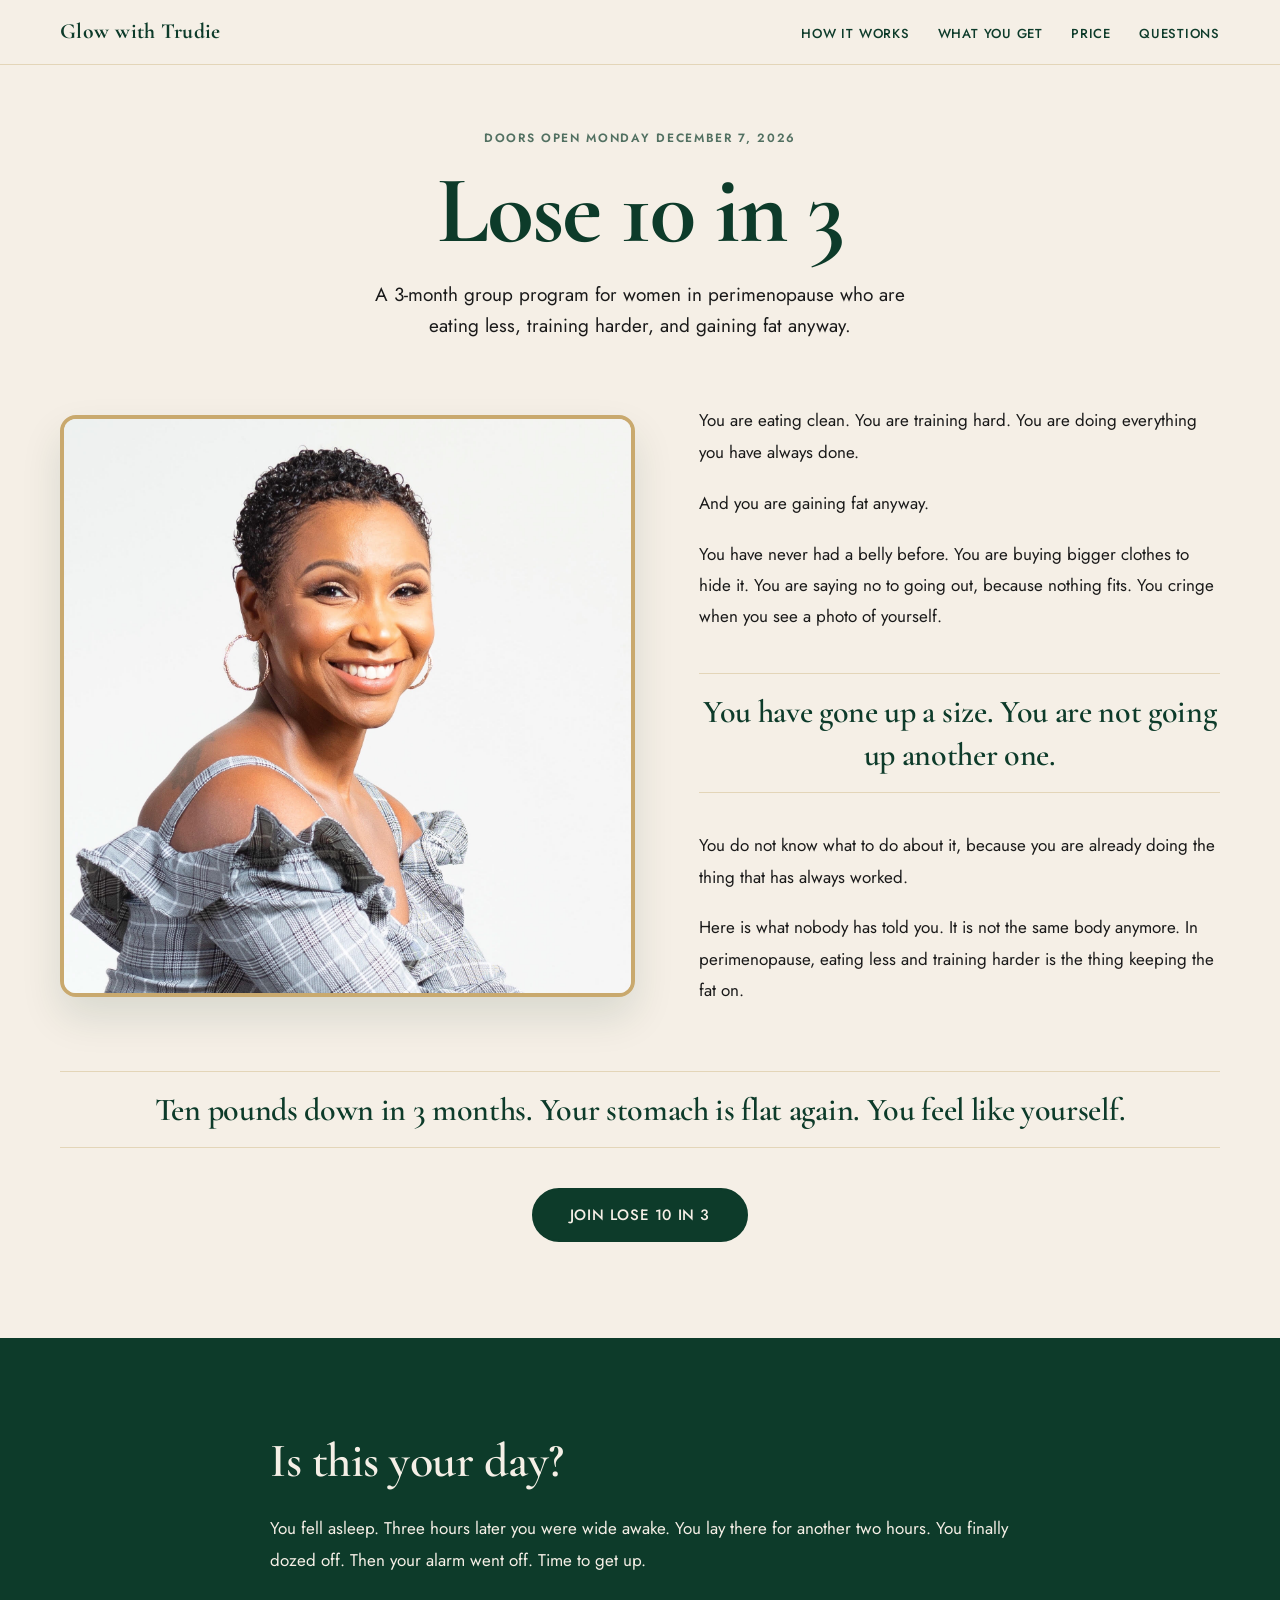
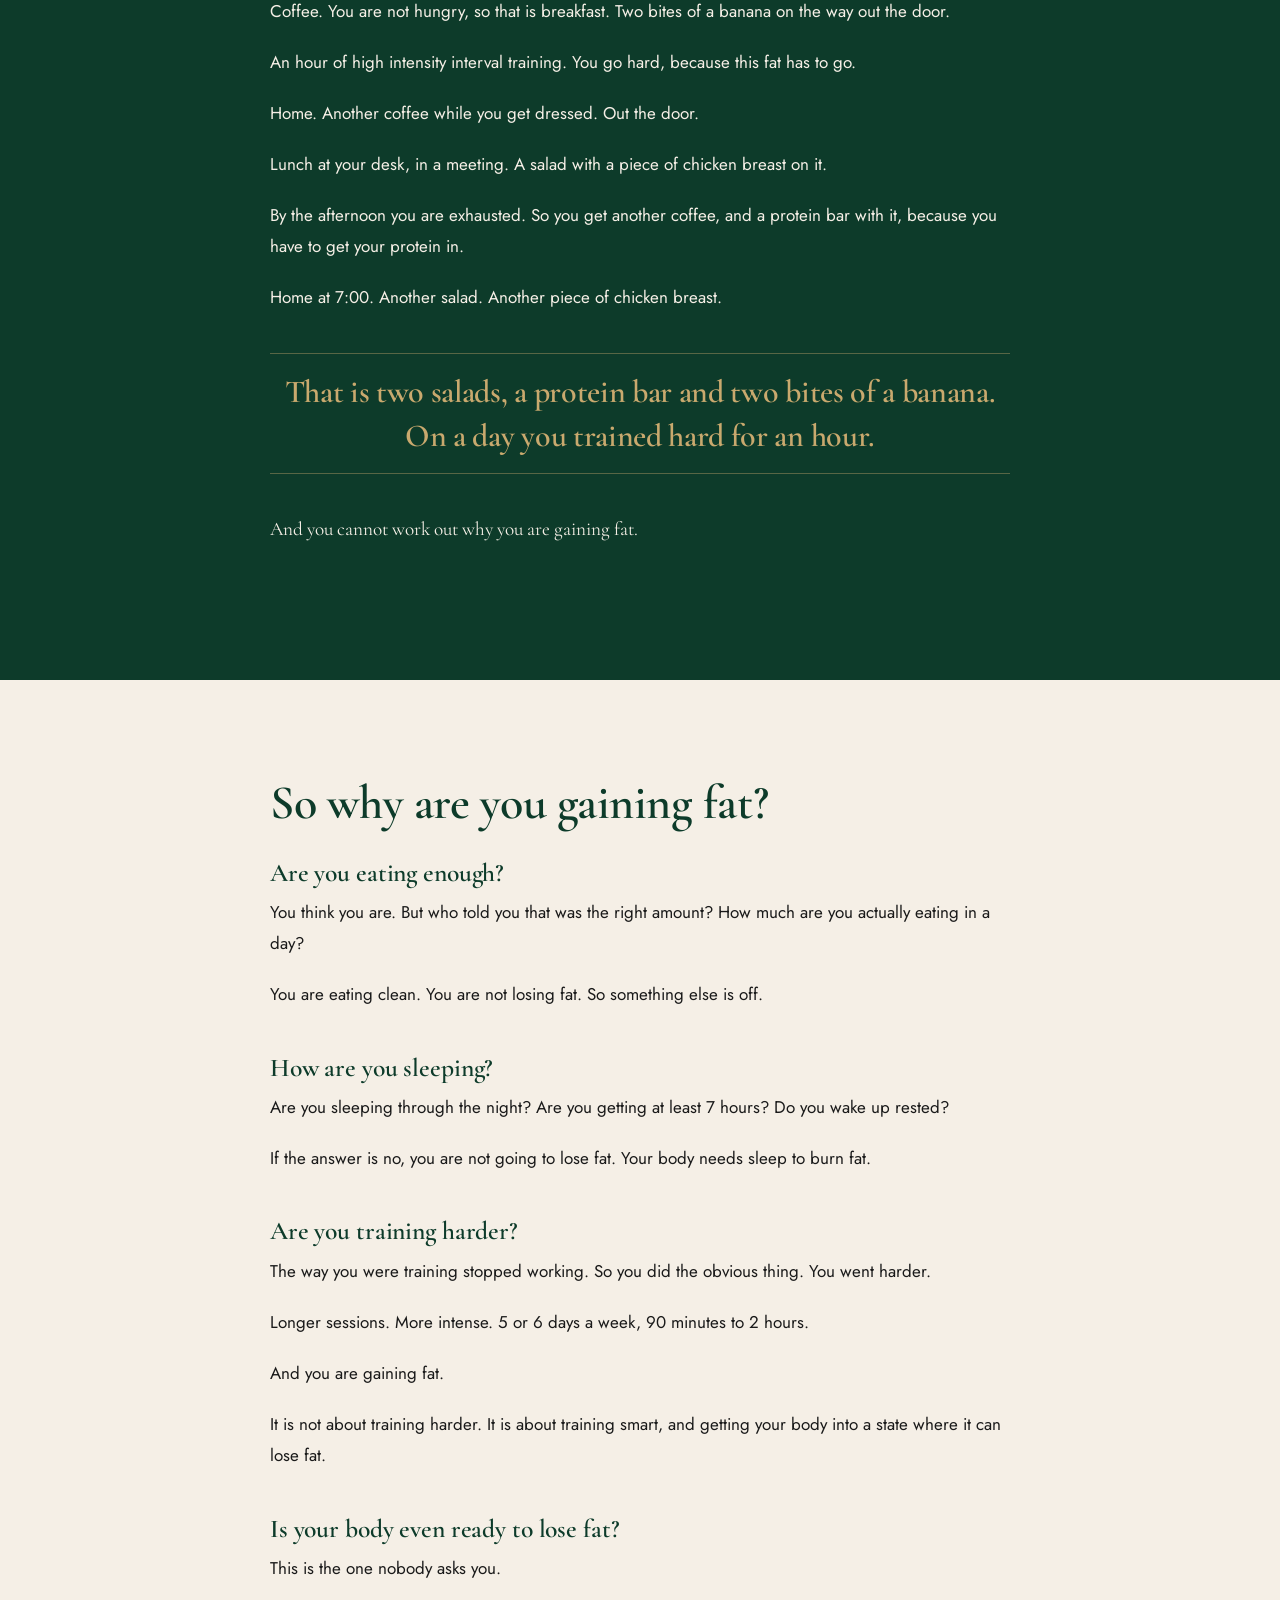
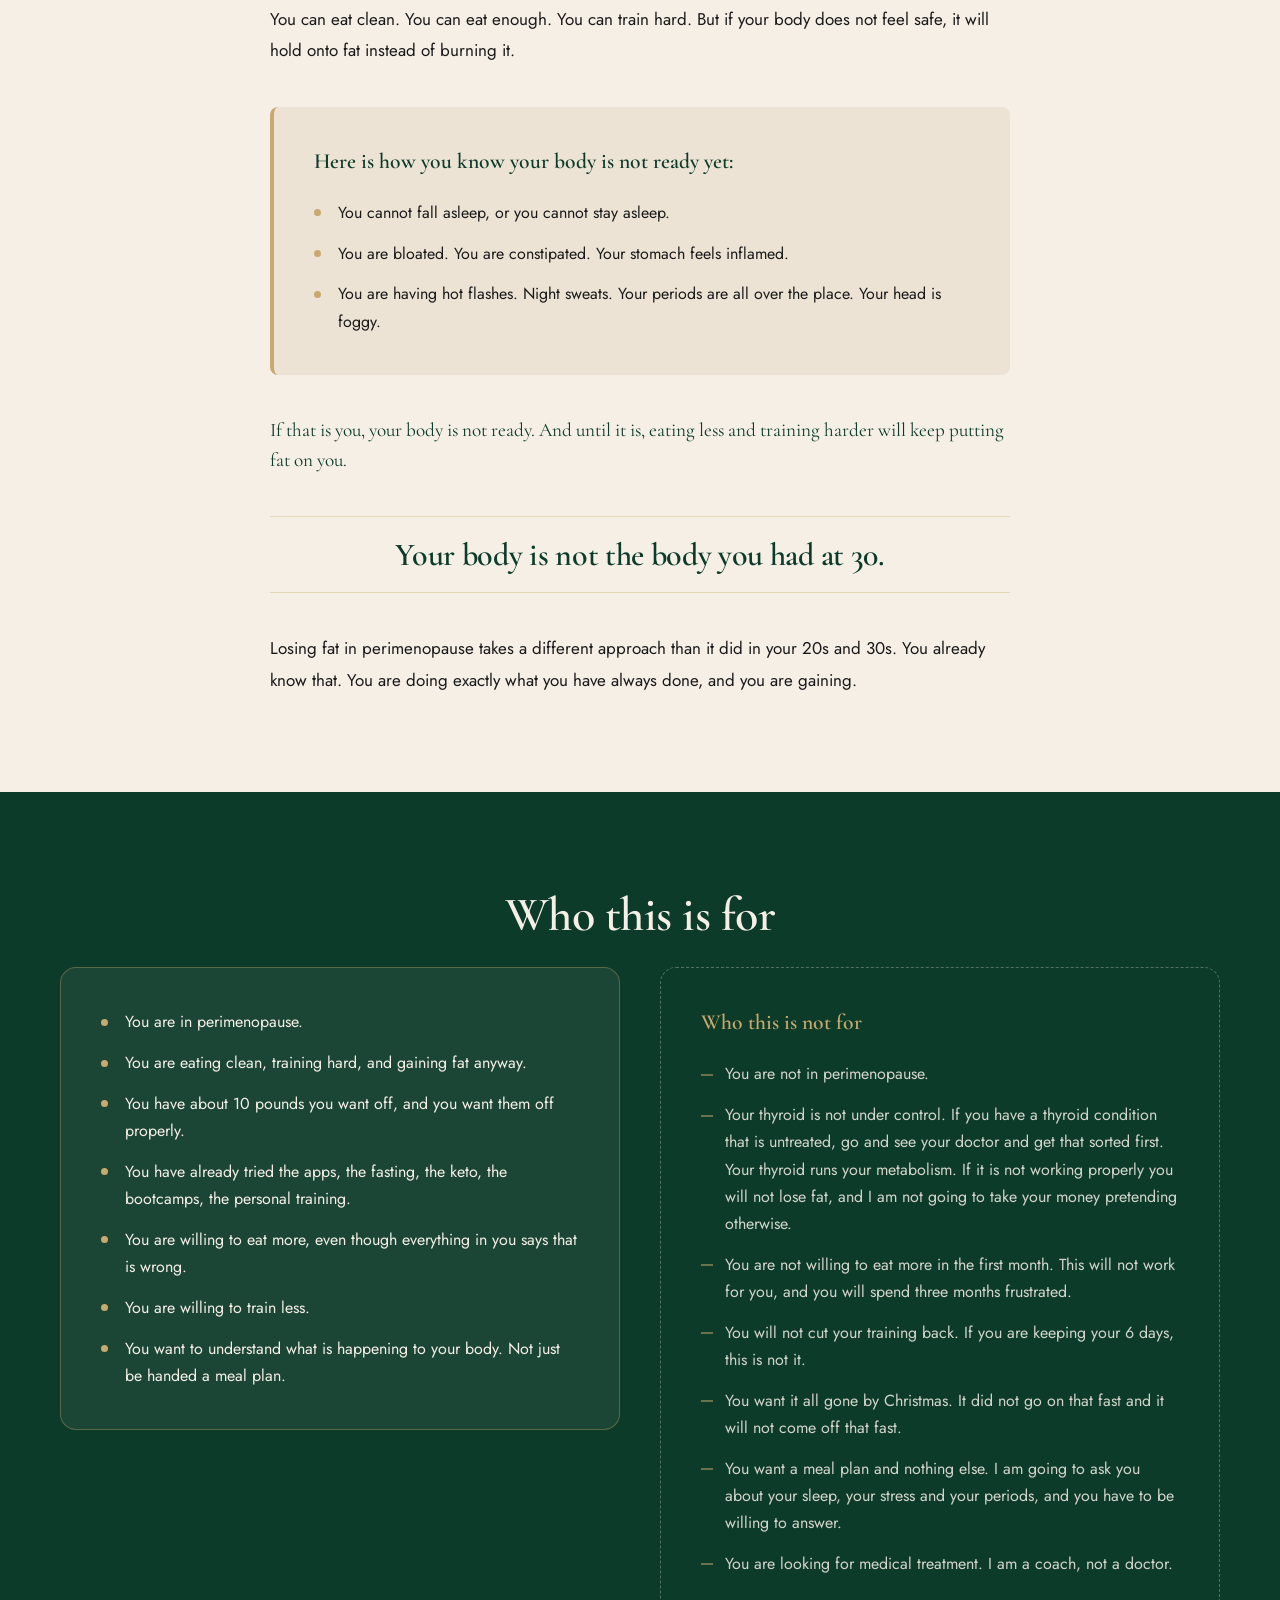
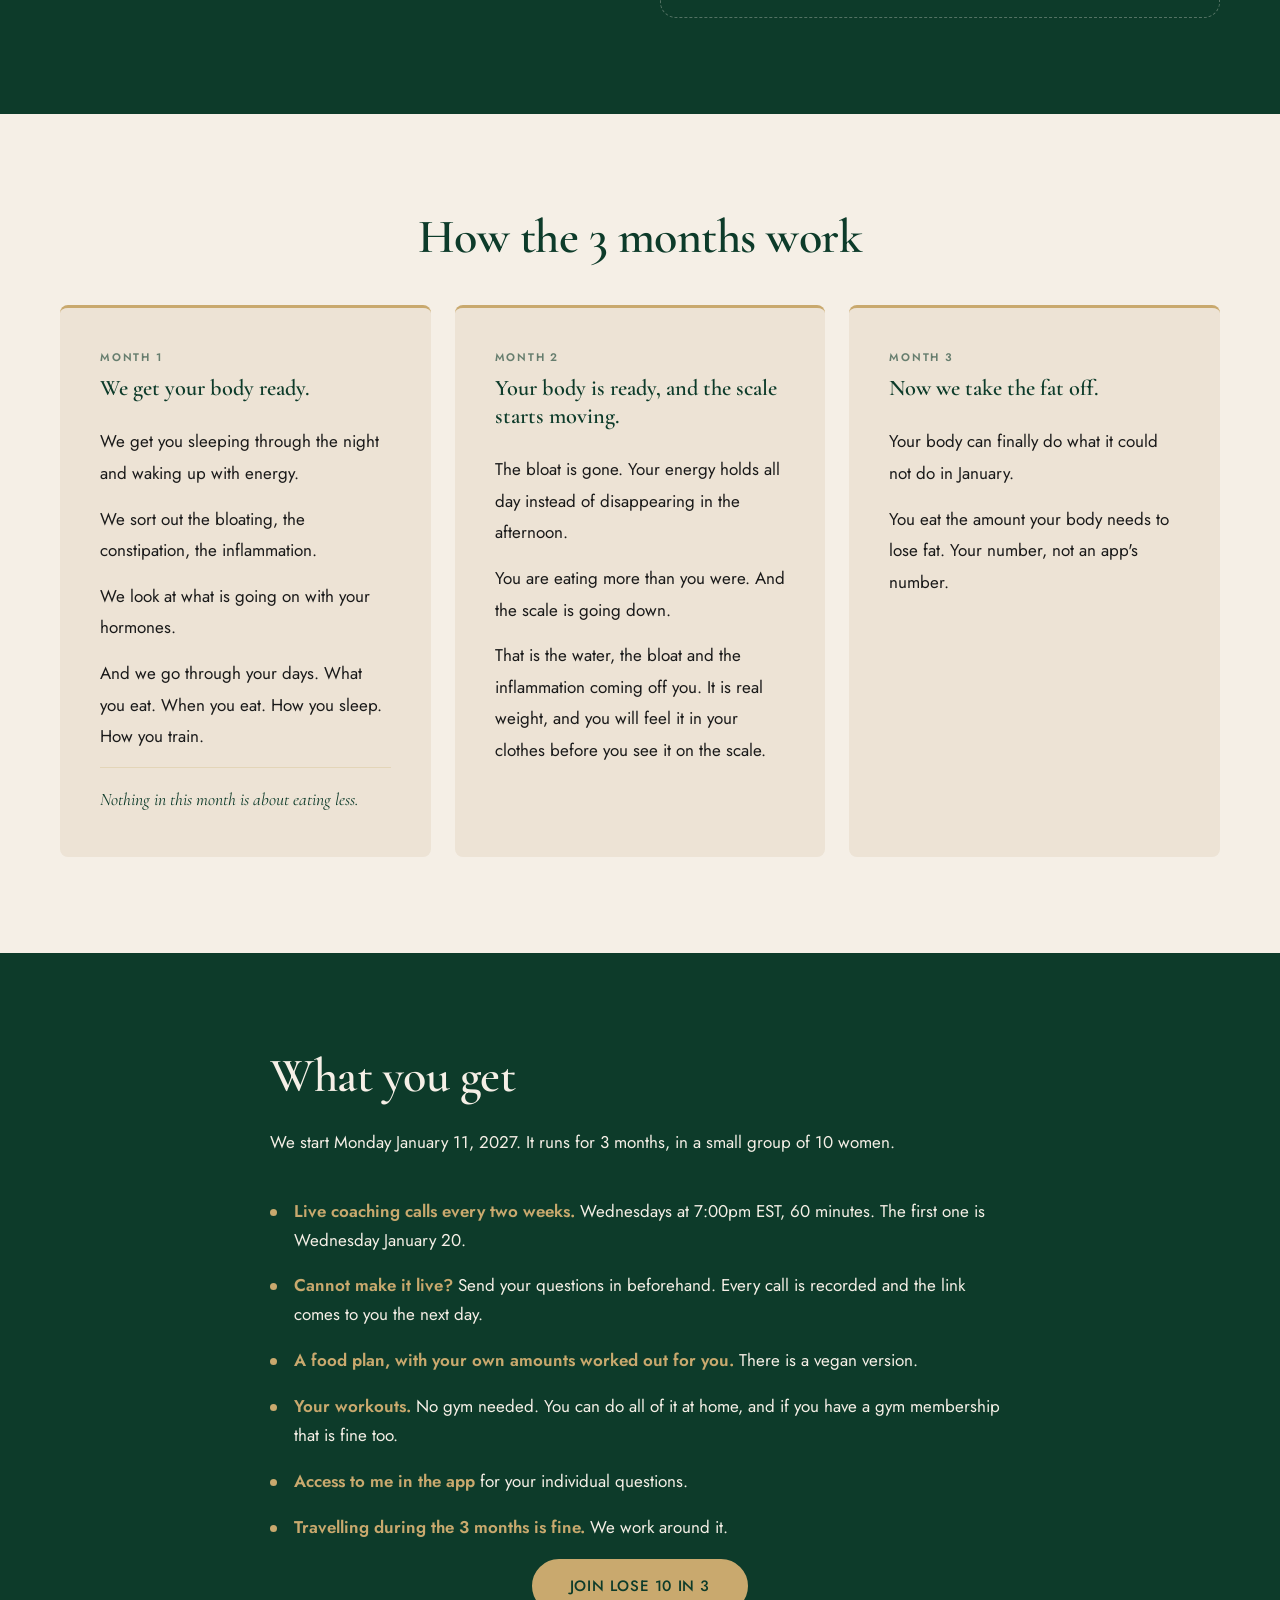
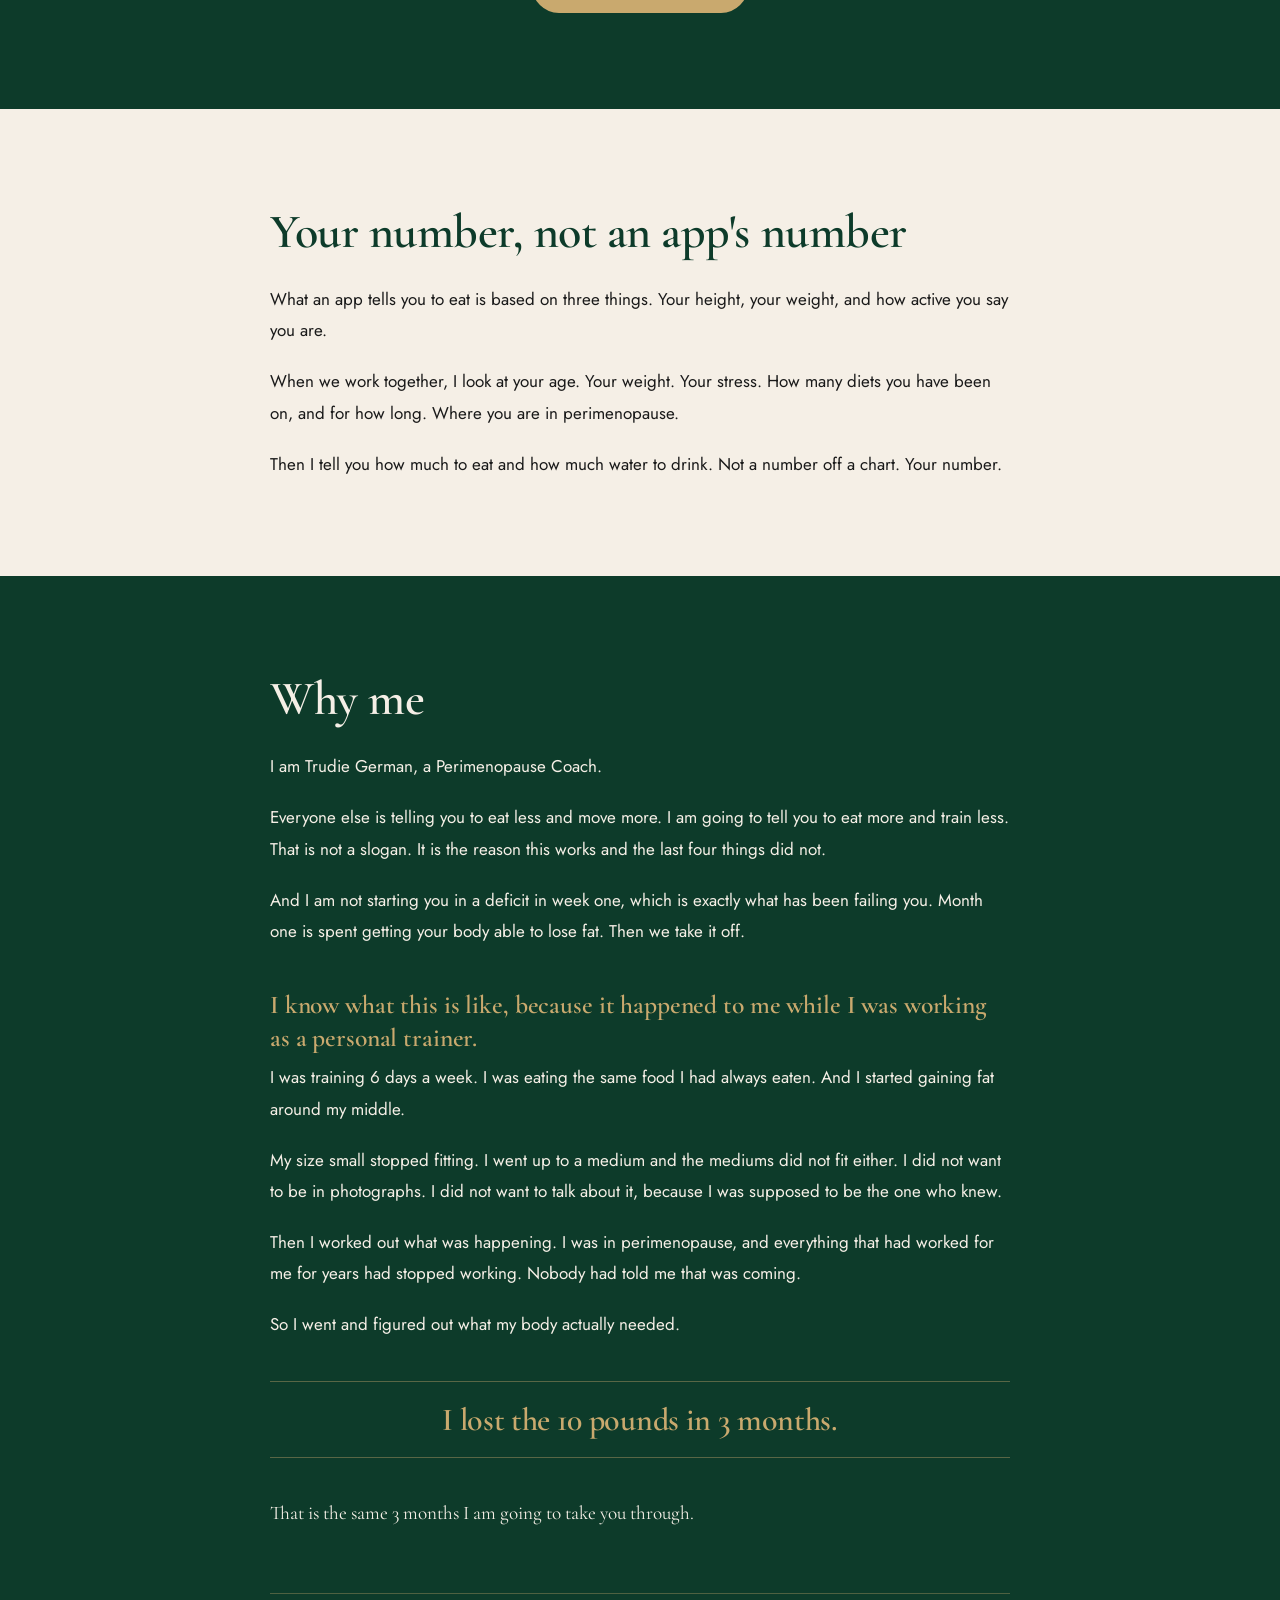
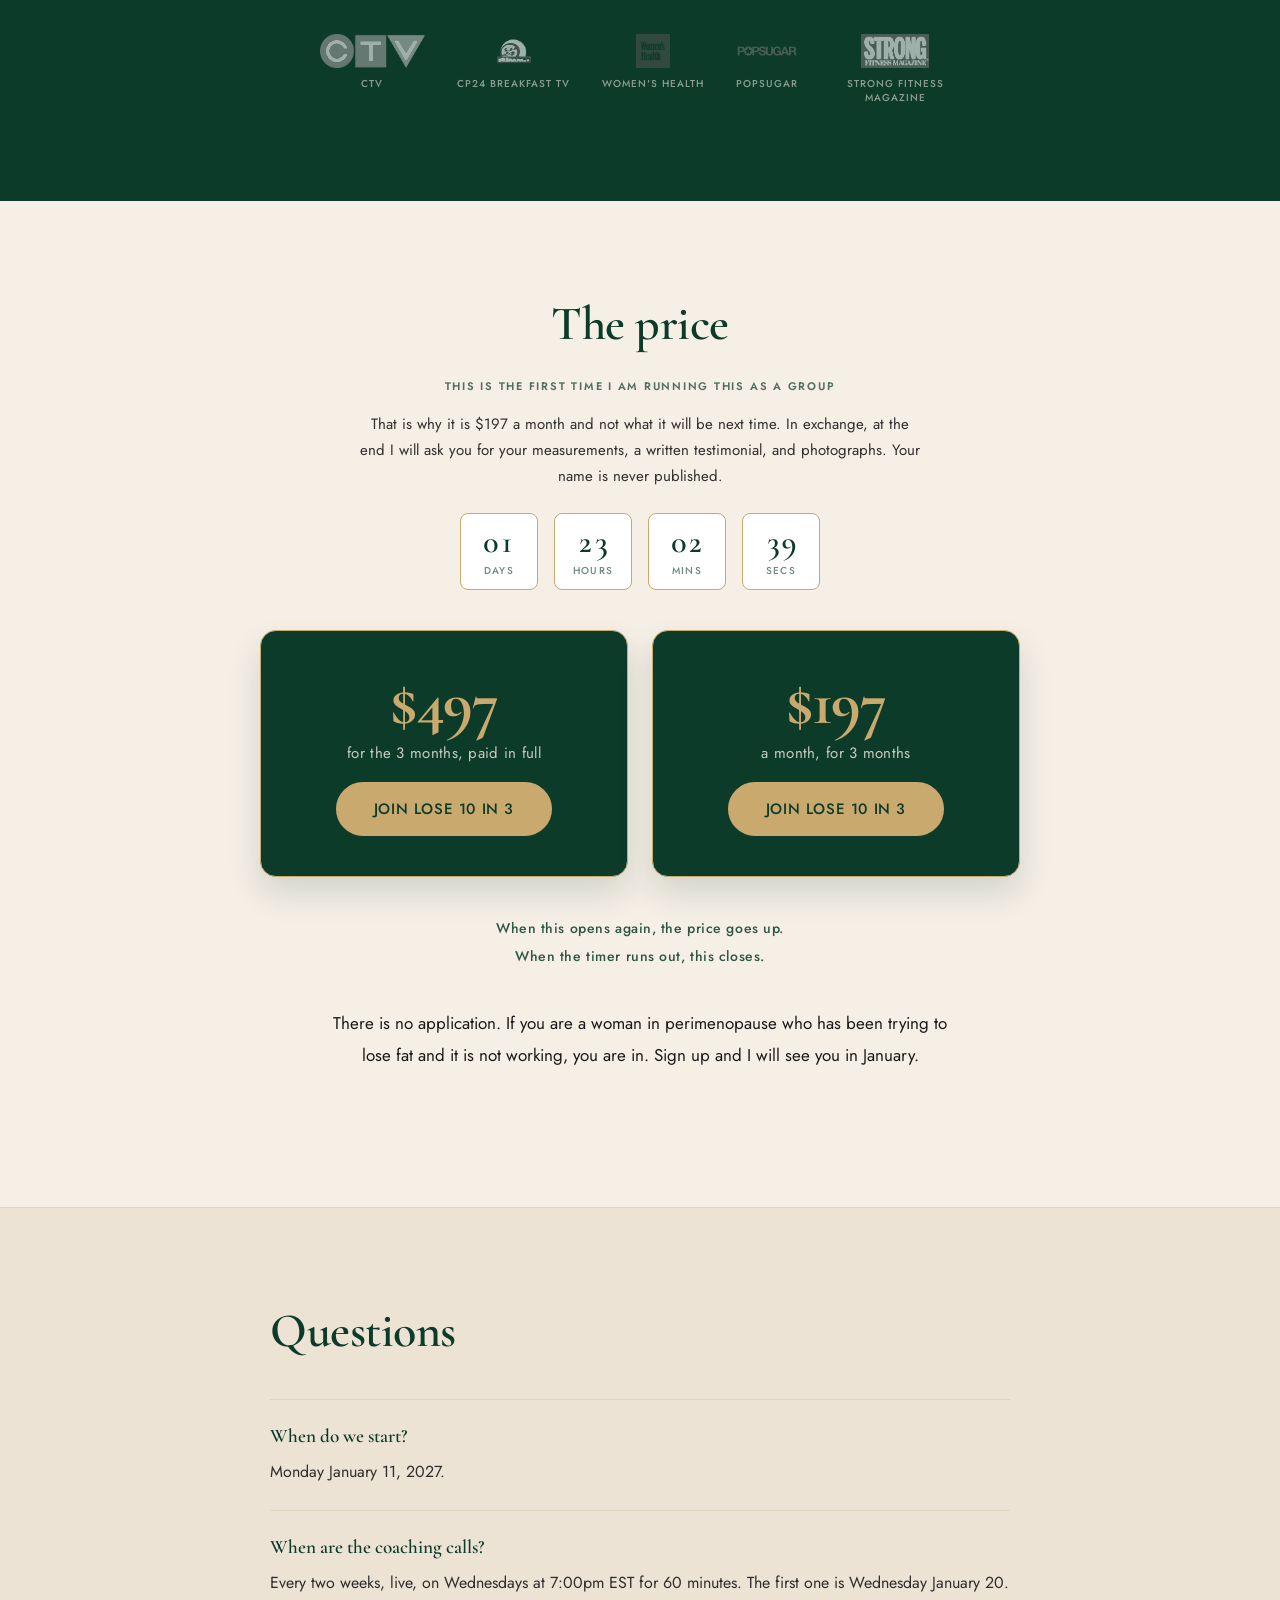
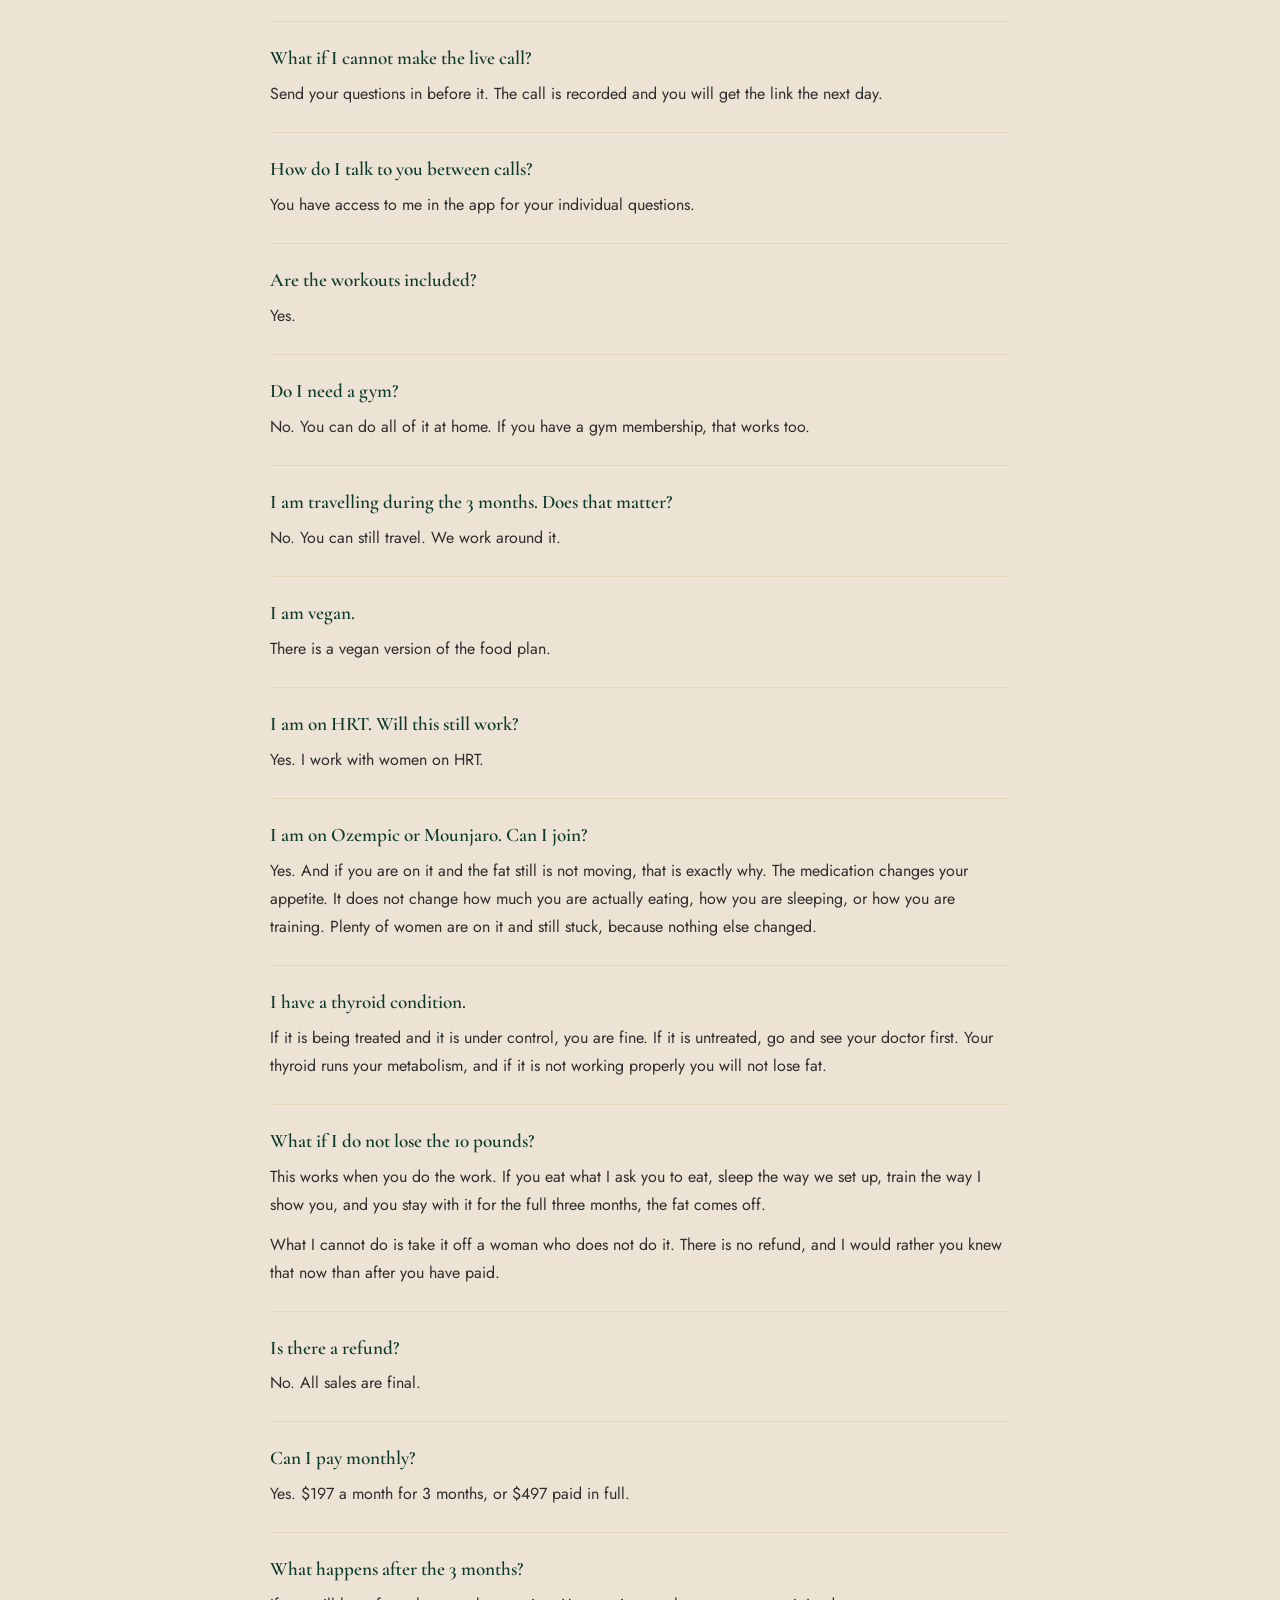
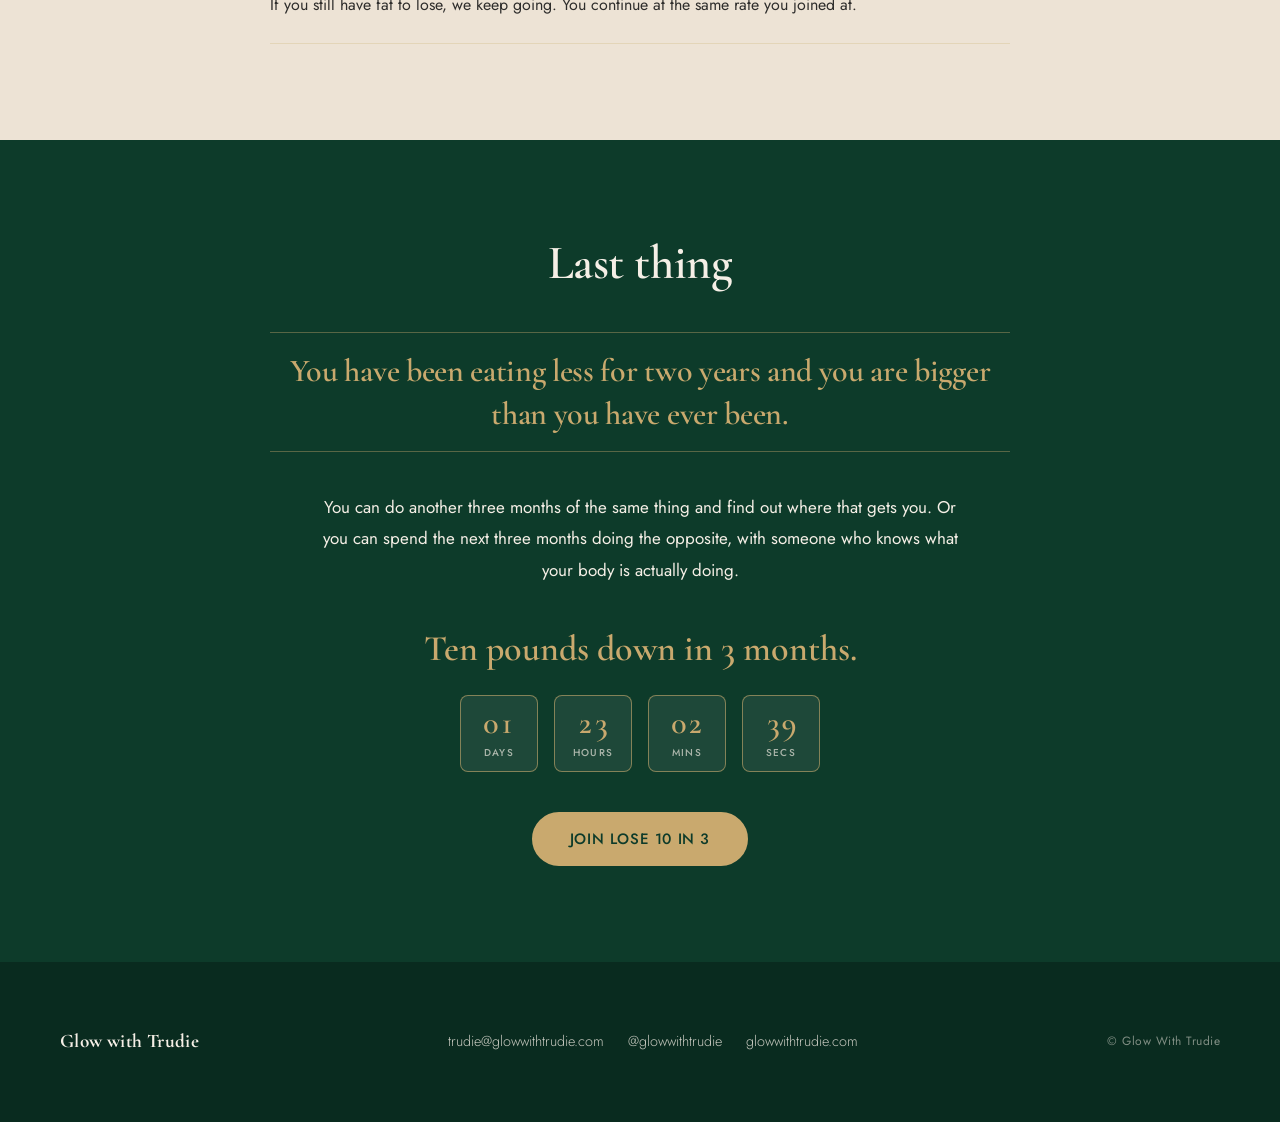
==== commit 94ea9781: "Update lose-10-in-3.html" ====
--- a/lose-10-in-3.html
+++ b/lose-10-in-3.html
@@ -427,7 +427,7 @@
               <p class="price-main">$197</p>
               <p class="price-sub">a month, for 3 months</p>
             </div>
-            <a href="https://buy.stripe.com/dRm28r5QbPS6Qq3dE2go12"
+            <a href="https://buy.stripe.com/dRm28r5Q7bPS6Qq3dE2go12"
                class="btn btn-gold"
                target="_blank"
                rel="noopener">Join Lose 10 in 3</a>
@@ -664,4 +664,4 @@
     })();
   </script>
 </body>
-</html>+</html>
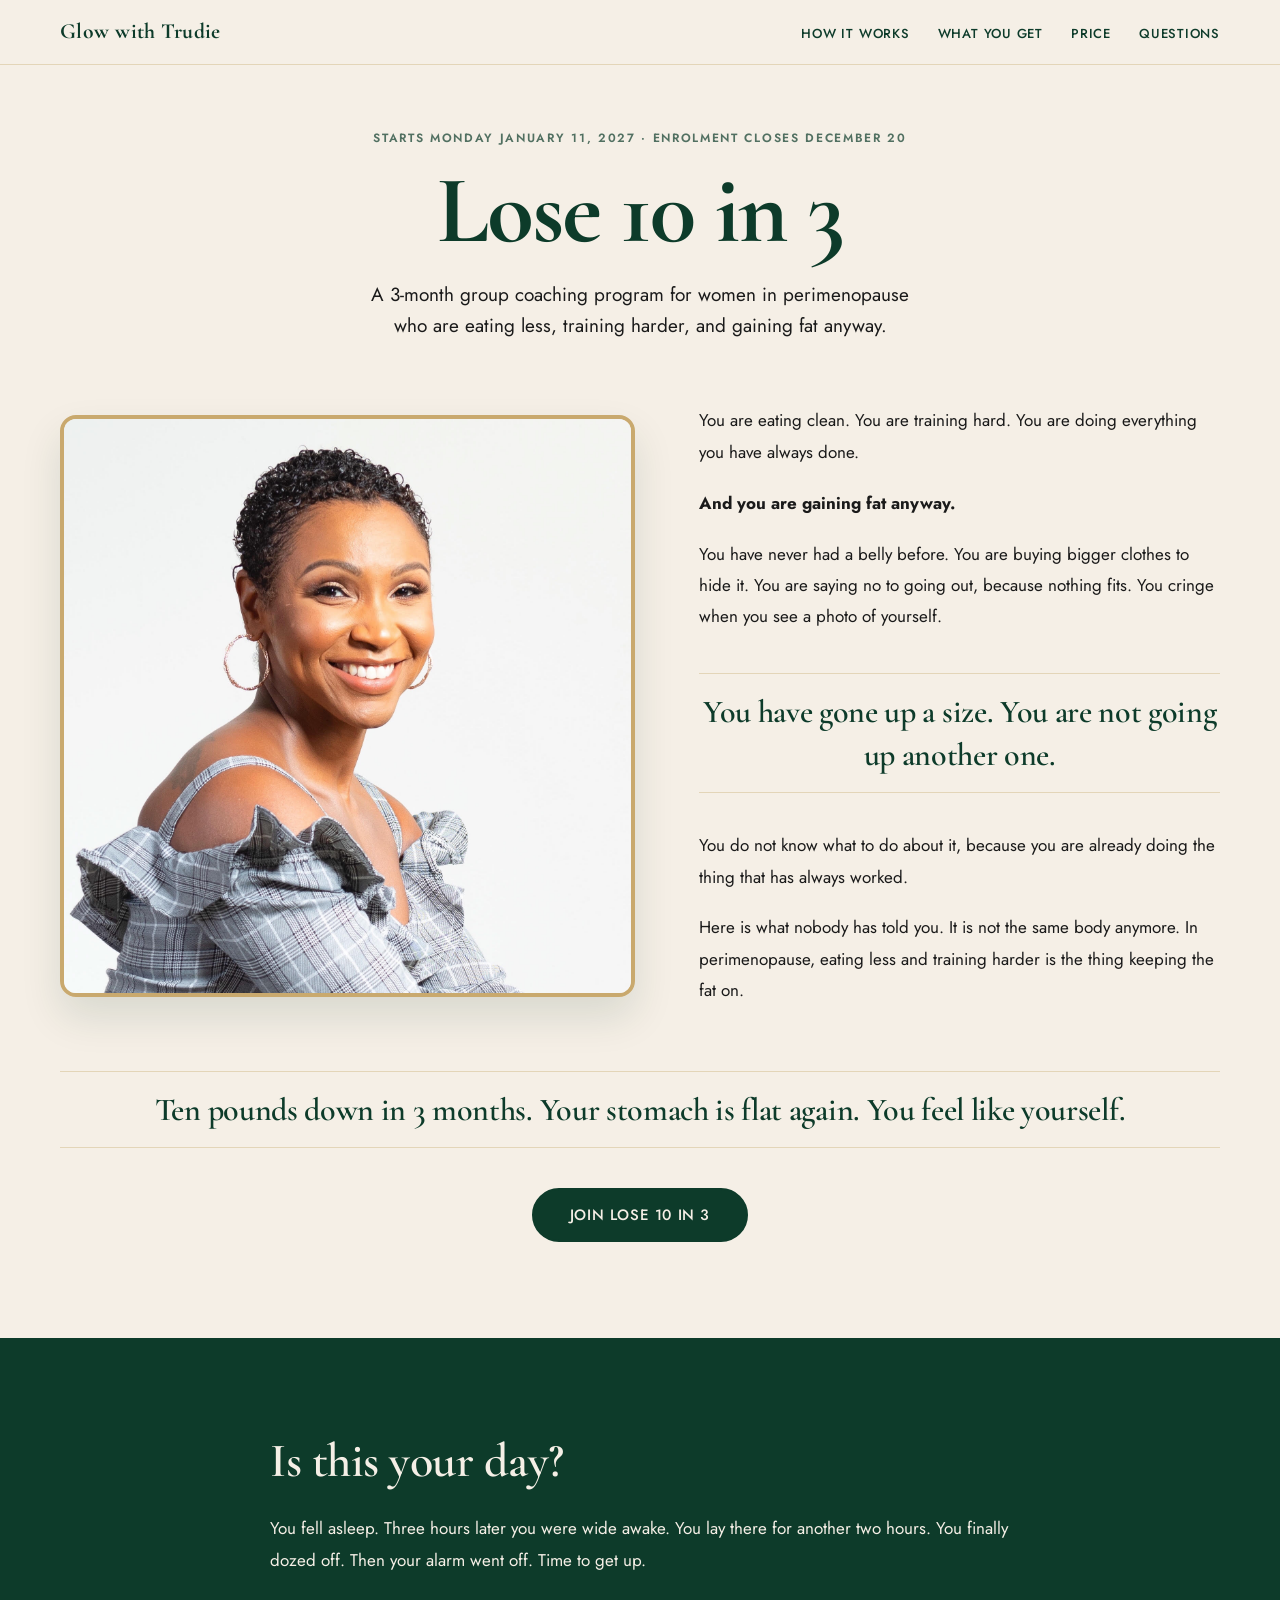
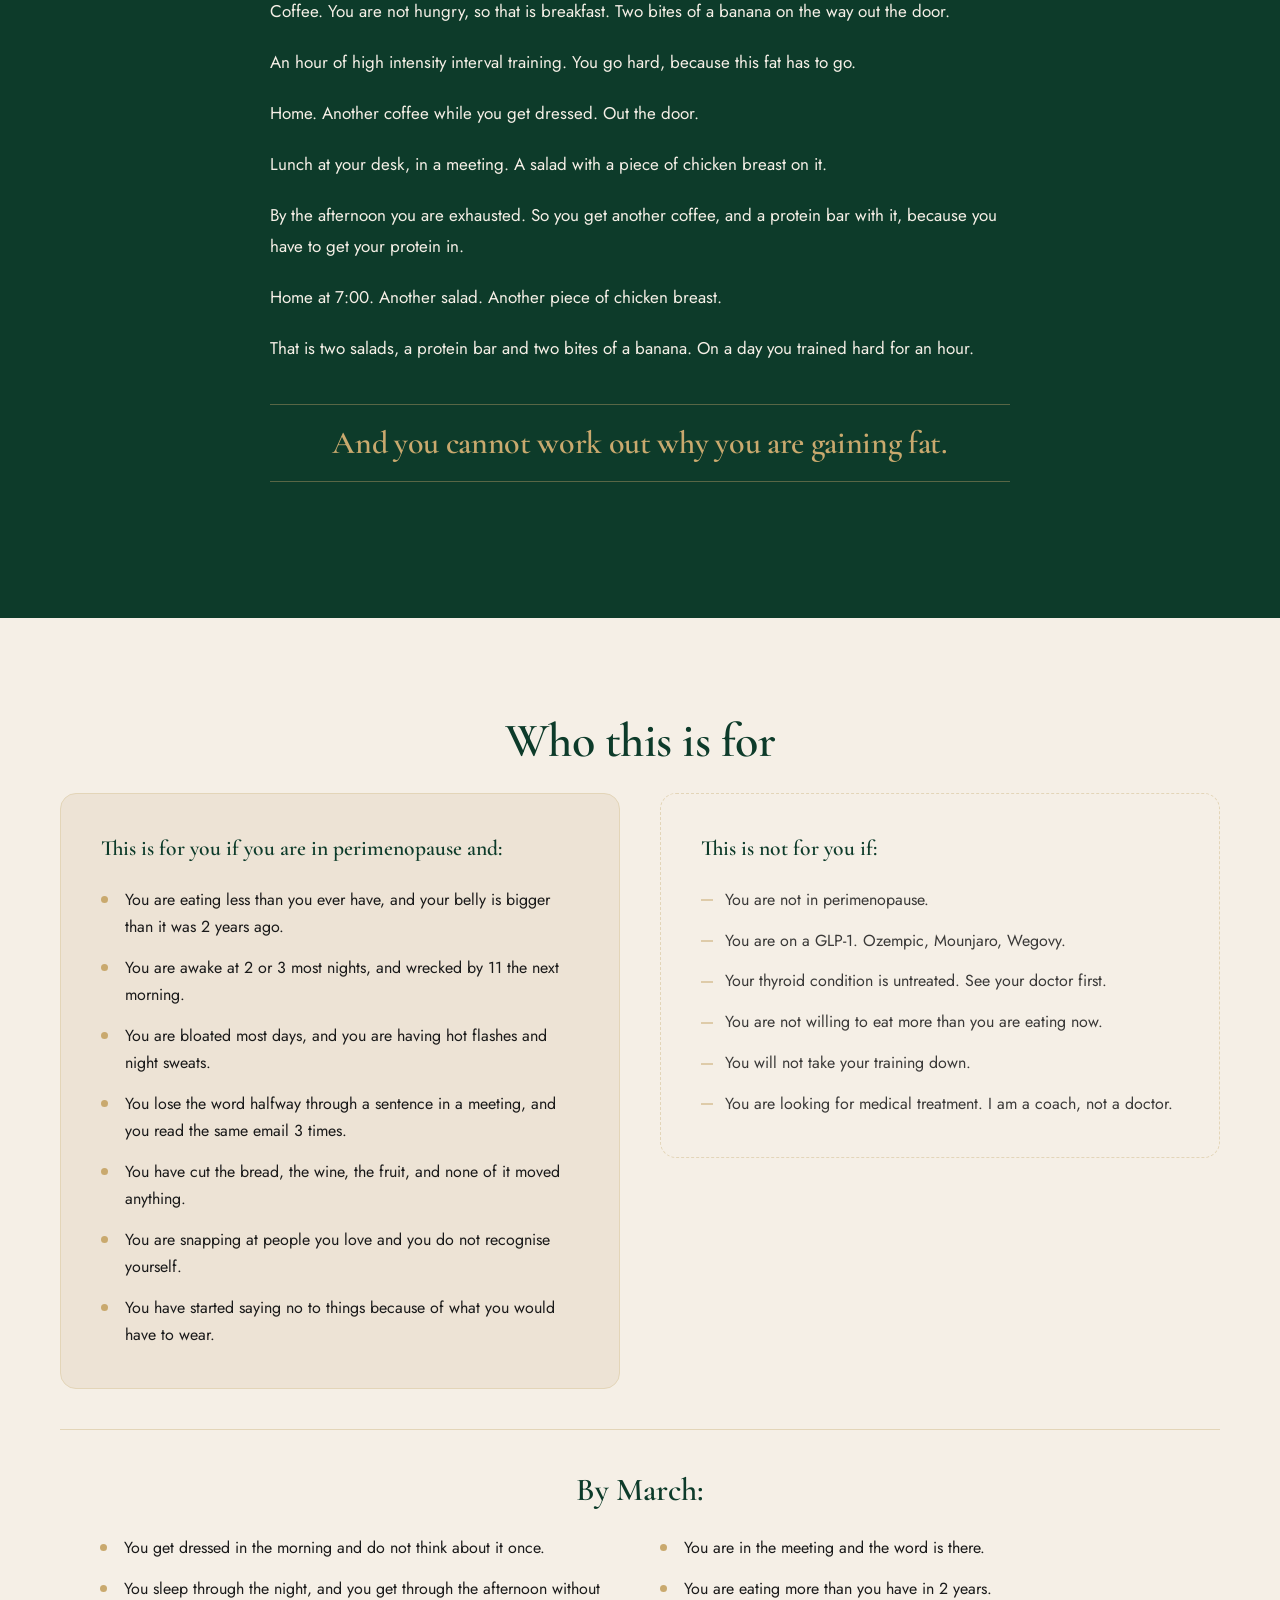
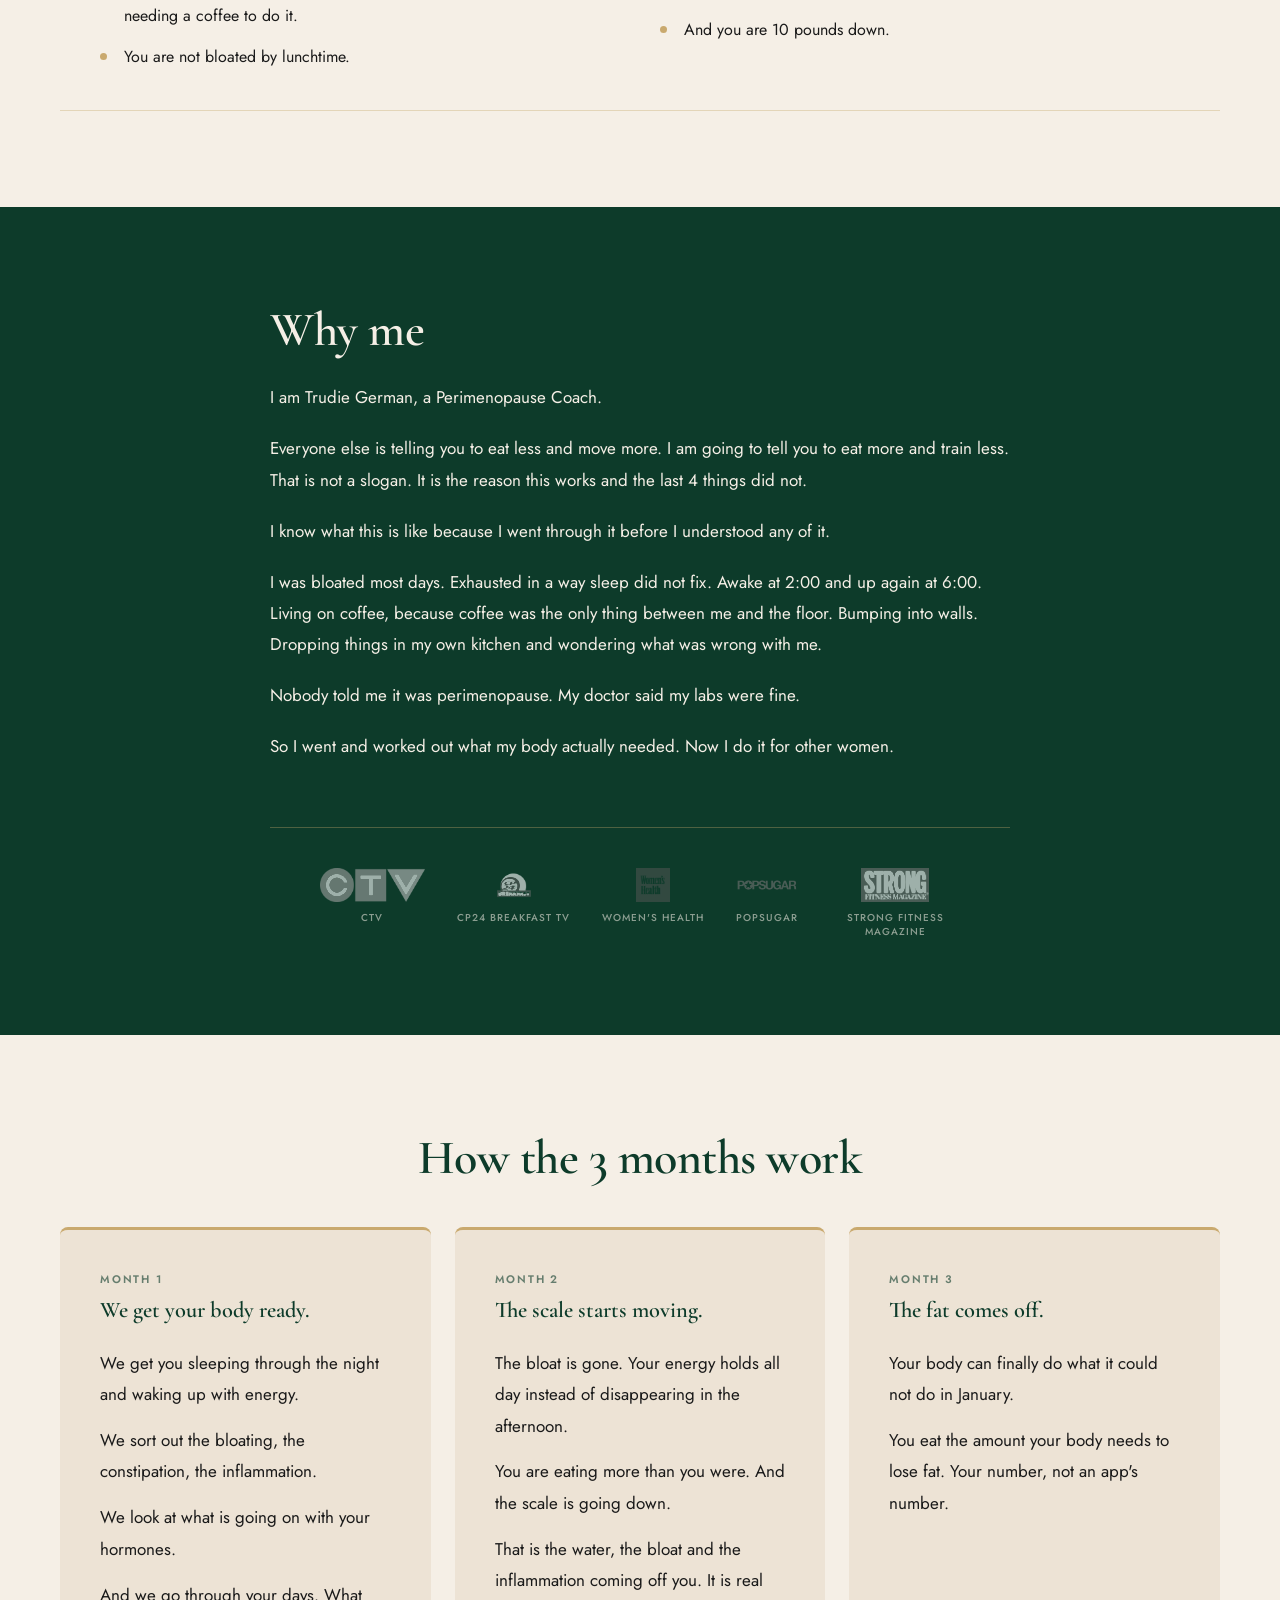
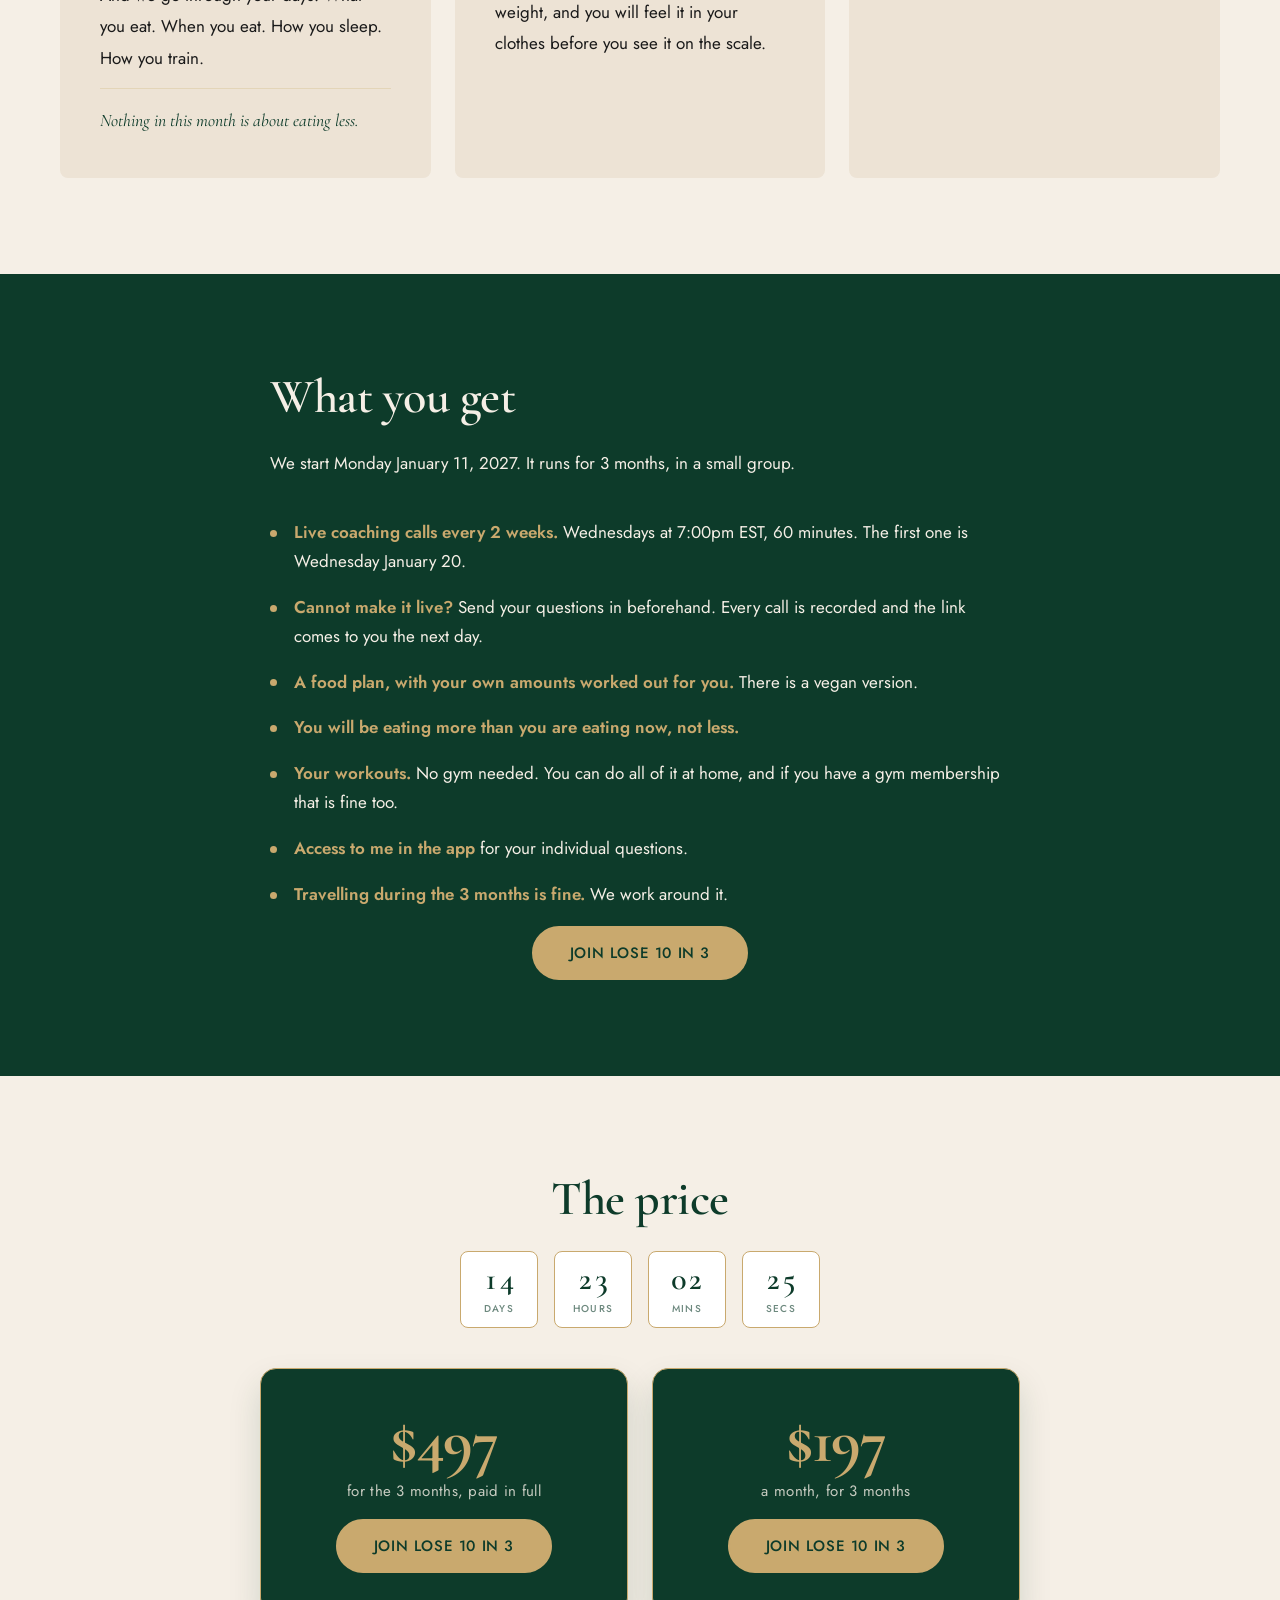
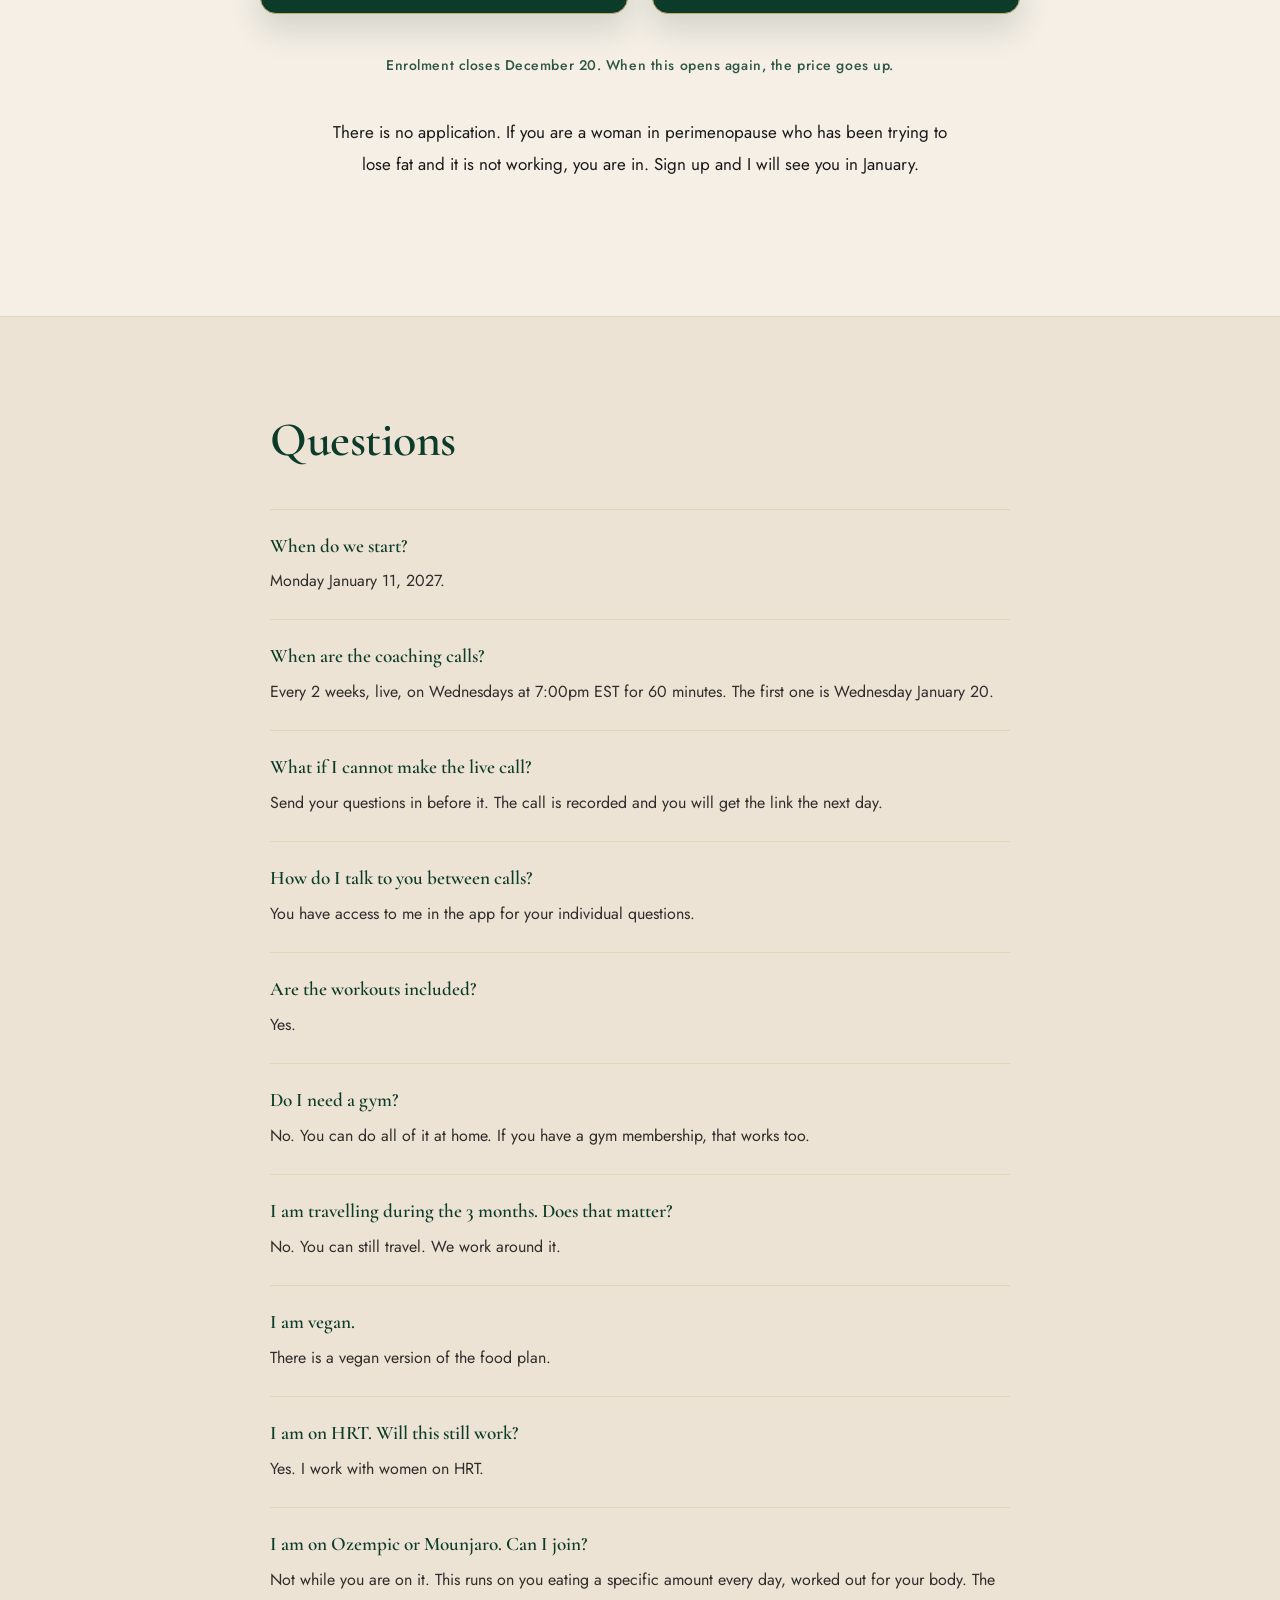
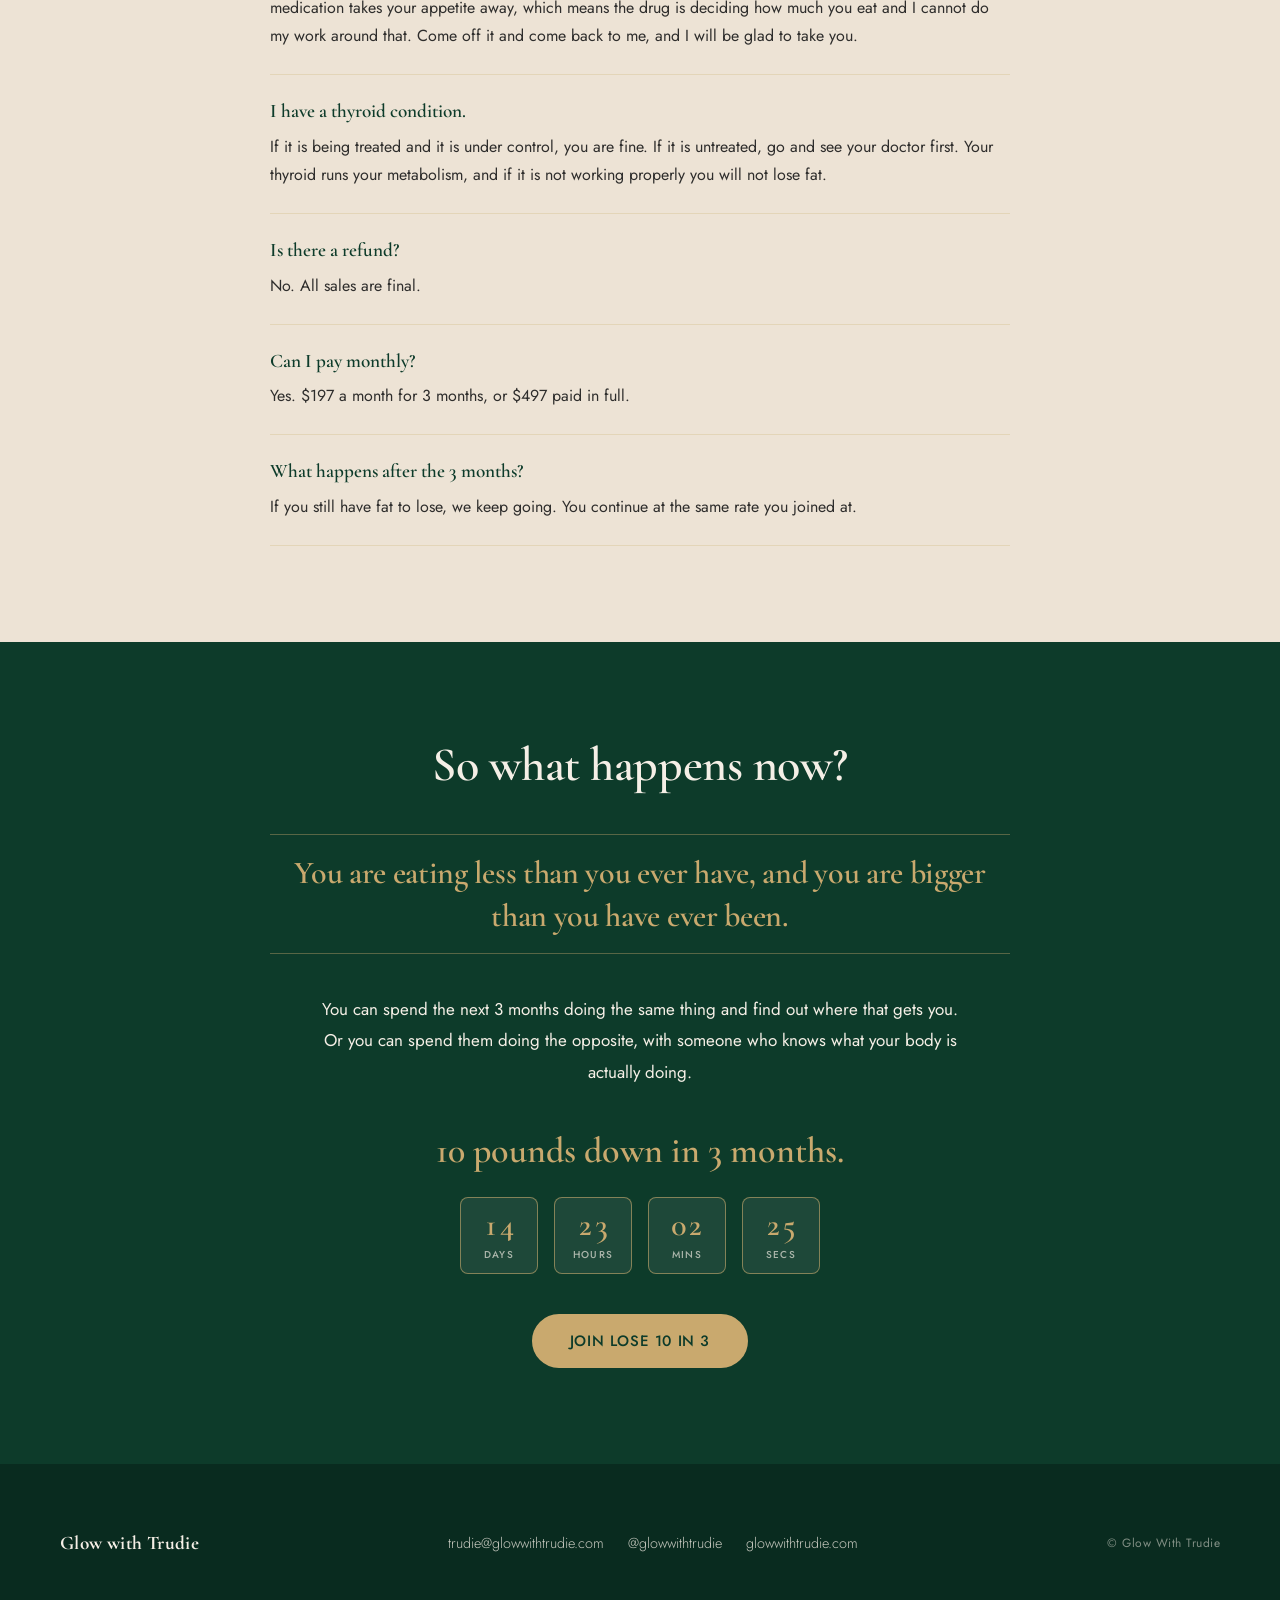
==== commit 69046e02: "Add files via upload" ====
--- a/lose-10-in-3.html
+++ b/lose-10-in-3.html
@@ -4,7 +4,7 @@
   <meta charset="UTF-8" />
   <meta name="viewport" content="width=device-width, initial-scale=1.0" />
   <title>Lose 10 in 3 — A 3-Month Group Program for Women in Perimenopause | Glow With Trudie</title>
-  <meta name="description" content="A 3-month group program for women in perimenopause who are eating less, training harder, and gaining fat anyway. Ten pounds down in 3 months. Doors open Monday December 7, 2026." />
+  <meta name="description" content="A 3-month group coaching program for women in perimenopause who are eating less, training harder, and gaining fat anyway. Ten pounds down in 3 months. Starts Monday January 11, 2027. Enrolment closes December 20." />
 
   <!-- Google Fonts -->
   <link rel="preconnect" href="https://fonts.googleapis.com" />
@@ -38,10 +38,10 @@
       <div class="container">
 
         <div class="sales-hero-head">
-          <p class="sales-kicker">Doors open Monday December 7, 2026</p>
+          <p class="sales-kicker">Starts Monday January 11, 2027 &middot; Enrolment closes December 20</p>
           <h1 class="sales-title">Lose 10 in 3</h1>
           <p class="sales-sub">
-            A 3-month group program for women in perimenopause who are eating less, training harder, and gaining fat anyway.
+            A 3-month group coaching program for women in perimenopause who are eating less, training harder, and gaining fat anyway.
           </p>
         </div>
 
@@ -52,7 +52,7 @@
 
           <div class="prose">
             <p>You are eating clean. You are training hard. You are doing everything you have always done.</p>
-            <p>And you are gaining fat anyway.</p>
+            <p><strong>And you are gaining fat anyway.</strong></p>
             <p>
               You have never had a belly before. You are buying bigger clothes to hide it. You are saying no to going out, because nothing fits. You cringe when you see a photo of yourself.
             </p>
@@ -105,114 +105,107 @@
           <p>
             Home at 7:00. Another salad. Another piece of chicken breast.
           </p>
-        </div>
-
-        <p class="statement">
+          <p>
           That is two salads, a protein bar and two bites of a banana. On a day you trained hard for an hour.
         </p>
-
-        <p class="prose-close">And you cannot work out why you are gaining fat.</p>
-      </div>
-    </section>
-
-    <!-- ========== 3 · SO WHY ARE YOU GAINING FAT? ========== -->
-    <section id="why">
-      <div class="container narrow">
-        <h2 class="section-headline">So why are you gaining fat?</h2>
-
-        <div class="prose">
-          <h3>Are you eating enough?</h3>
-          <p>
-            You think you are. But who told you that was the right amount? How much are you actually eating in a day?
-          </p>
-          <p>You are eating clean. You are not losing fat. So something else is off.</p>
-
-          <h3>How are you sleeping?</h3>
-          <p>
-            Are you sleeping through the night? Are you getting at least 7 hours? Do you wake up rested?
-          </p>
-          <p>If the answer is no, you are not going to lose fat. Your body needs sleep to burn fat.</p>
-
-          <h3>Are you training harder?</h3>
-          <p>
-            The way you were training stopped working. So you did the obvious thing. You went harder.
-          </p>
-          <p>
-            Longer sessions. More intense. 5 or 6 days a week, 90 minutes to 2 hours.
-          </p>
-          <p>And you are gaining fat.</p>
-          <p>
-            It is not about training harder. It is about training smart, and getting your body into a state where it can lose fat.
-          </p>
-
-          <h3>Is your body even ready to lose fat?</h3>
-          <p>This is the one nobody asks you.</p>
-          <p>
-            You can eat clean. You can eat enough. You can train hard. But if your body does not feel safe, it will hold onto fat instead of burning it.
-          </p>
-        </div>
-
-        <div class="card">
-          <h3 class="card-title">Here is how you know your body is not ready yet:</h3>
-          <ul class="checklist">
-            <li>You cannot fall asleep, or you cannot stay asleep.</li>
-            <li>You are bloated. You are constipated. Your stomach feels inflamed.</li>
-            <li>You are having hot flashes. Night sweats. Your periods are all over the place. Your head is foggy.</li>
-          </ul>
-        </div>
-
-        <p class="prose-close">
-          If that is you, your body is not ready. And until it is, eating less and training harder will keep putting fat on you.
-        </p>
-
-        <p class="statement">Your body is not the body you had at 30.</p>
-
-        <div class="prose">
-          <p>
-            Losing fat in perimenopause takes a different approach than it did in your 20s and 30s. You already know that. You are doing exactly what you have always done, and you are gaining.
-          </p>
-        </div>
-      </div>
-    </section>
-
-    <!-- ========== 4 · WHO THIS IS FOR ========== -->
-    <section class="section-green" id="who">
+        </div>
+  
+
+        <p class="statement">And you cannot work out why you are gaining fat.</p>
+      </div>
+    </section>
+
+    <!-- ========== 3 · WHO THIS IS FOR ========== -->
+    <section class="who-light" id="who">
       <div class="container">
         <h2 class="section-headline text-center">Who this is for</h2>
 
         <div class="who-grid">
 
           <div class="who-card">
+            <h3 class="card-title">This is for you if you are in perimenopause and:</h3>
             <ul class="checklist">
-              <li>You are in perimenopause.</li>
-              <li>You are eating clean, training hard, and gaining fat anyway.</li>
-              <li>You have about 10 pounds you want off, and you want them off properly.</li>
-              <li>You have already tried the apps, the fasting, the keto, the bootcamps, the personal training.</li>
-              <li>You are willing to eat more, even though everything in you says that is wrong.</li>
-              <li>You are willing to train less.</li>
-              <li>You want to understand what is happening to your body. Not just be handed a meal plan.</li>
+              <li>You are eating less than you ever have, and your belly is bigger than it was 2 years ago.</li>
+              <li>You are awake at 2 or 3 most nights, and wrecked by 11 the next morning.</li>
+              <li>You are bloated most days, and you are having hot flashes and night sweats.</li>
+              <li>You lose the word halfway through a sentence in a meeting, and you read the same email 3 times.</li>
+              <li>You have cut the bread, the wine, the fruit, and none of it moved anything.</li>
+              <li>You are snapping at people you love and you do not recognise yourself.</li>
+              <li>You have started saying no to things because of what you would have to wear.</li>
             </ul>
           </div>
 
           <div class="who-card who-card--not">
-            <h3 class="card-title">Who this is not for</h3>
+            <h3 class="card-title">This is not for you if:</h3>
             <ul class="checklist checklist--muted">
               <li>You are not in perimenopause.</li>
-              <li>
-                Your thyroid is not under control. If you have a thyroid condition that is untreated, go and see your doctor and get that sorted first. Your thyroid runs your metabolism. If it is not working properly you will not lose fat, and I am not going to take your money pretending otherwise.
-              </li>
-              <li>
-                You are not willing to eat more in the first month. This will not work for you, and you will spend three months frustrated.
-              </li>
-              <li>You will not cut your training back. If you are keeping your 6 days, this is not it.</li>
-              <li>You want it all gone by Christmas. It did not go on that fast and it will not come off that fast.</li>
-              <li>
-                You want a meal plan and nothing else. I am going to ask you about your sleep, your stress and your periods, and you have to be willing to answer.
-              </li>
+              <li>You are on a GLP-1. Ozempic, Mounjaro, Wegovy.</li>
+              <li>Your thyroid condition is untreated. See your doctor first.</li>
+              <li>You are not willing to eat more than you are eating now.</li>
+              <li>You will not take your training down.</li>
               <li>You are looking for medical treatment. I am a coach, not a doctor.</li>
             </ul>
           </div>
 
+        </div>
+
+        <div class="by-march">
+          <h3 class="by-march-title">By March:</h3>
+          <ul class="checklist checklist--by-march">
+            <li>You get dressed in the morning and do not think about it once.</li>
+            <li>You sleep through the night, and you get through the afternoon without needing a coffee to do it.</li>
+            <li>You are not bloated by lunchtime.</li>
+            <li>You are in the meeting and the word is there.</li>
+            <li>You are eating more than you have in 2 years.</li>
+            <li>And you are 10 pounds down.</li>
+          </ul>
+        </div>
+      </div>
+    </section>
+
+    <!-- ========== 4 · WHY ME ========== -->
+    <section class="section-green" id="why-me">
+      <div class="container narrow">
+        <h2 class="section-headline">Why me</h2>
+
+        <div class="prose">
+          <p>I am Trudie German, a Perimenopause Coach.</p>
+          <p>
+            Everyone else is telling you to eat less and move more. I am going to tell you to eat more and train less. That is not a slogan. It is the reason this works and the last 4 things did not.
+          </p>
+          <p>I know what this is like because I went through it before I understood any of it.</p>
+          <p>
+            I was bloated most days. Exhausted in a way sleep did not fix. Awake at 2:00 and up again at 6:00. Living on coffee, because coffee was the only thing between me and the floor. Bumping into walls. Dropping things in my own kitchen and wondering what was wrong with me.
+          </p>
+          <p>Nobody told me it was perimenopause. My doctor said my labs were fine.</p>
+          <p>So I went and worked out what my body actually needed. Now I do it for other women.</p>
+        </div>
+
+        <div class="logo-strip">
+          <figure>
+            <img src="CTV.png" alt="CTV" loading="lazy" decoding="async" />
+            <figcaption>CTV</figcaption>
+          </figure>
+
+          <figure>
+            <img src="cp24_breakfast.png" alt="CP24 Breakfast TV" loading="lazy" decoding="async" />
+            <figcaption>CP24 Breakfast TV</figcaption>
+          </figure>
+
+          <figure>
+            <img src="womens-health-mag.png" alt="Women's Health" loading="lazy" decoding="async" />
+            <figcaption>Women's Health</figcaption>
+          </figure>
+
+          <figure>
+            <img src="PopSugar-Logo.png" alt="PopSugar" loading="lazy" decoding="async" />
+            <figcaption>PopSugar</figcaption>
+          </figure>
+
+          <figure>
+            <img src="strong_fitness.png" alt="Strong Fitness Magazine" loading="lazy" decoding="async" />
+            <figcaption>Strong Fitness Magazine</figcaption>
+          </figure>
         </div>
       </div>
     </section>
@@ -238,7 +231,7 @@
 
           <article class="month-card">
             <p class="month-num">Month 2</p>
-            <h3 class="month-title">Your body is ready, and the scale starts moving.</h3>
+            <h3 class="month-title">The scale starts moving.</h3>
             <div class="prose prose--tight">
               <p>The bloat is gone. Your energy holds all day instead of disappearing in the afternoon.</p>
               <p>You are eating more than you were. And the scale is going down.</p>
@@ -250,7 +243,7 @@
 
           <article class="month-card">
             <p class="month-num">Month 3</p>
-            <h3 class="month-title">Now we take the fat off.</h3>
+            <h3 class="month-title">The fat comes off.</h3>
             <div class="prose prose--tight">
               <p>Your body can finally do what it could not do in January.</p>
               <p>You eat the amount your body needs to lose fat. Your number, not an app's number.</p>
@@ -267,18 +260,21 @@
         <h2 class="section-headline">What you get</h2>
 
         <p class="section-body">
-          We start Monday January 11, 2027. It runs for 3 months, in a small group of 10 women.
+          We start Monday January 11, 2027. It runs for 3 months, in a small group.
         </p>
 
         <ul class="deliverables">
           <li>
-            <strong>Live coaching calls every two weeks.</strong> Wednesdays at 7:00pm EST, 60 minutes. The first one is Wednesday January 20.
+            <strong>Live coaching calls every 2 weeks.</strong> Wednesdays at 7:00pm EST, 60 minutes. The first one is Wednesday January 20.
           </li>
           <li>
             <strong>Cannot make it live?</strong> Send your questions in beforehand. Every call is recorded and the link comes to you the next day.
           </li>
           <li>
             <strong>A food plan, with your own amounts worked out for you.</strong> There is a vegan version.
+          </li>
+          <li>
+            <strong>You will be eating more than you are eating now, not less.</strong>
           </li>
           <li>
             <strong>Your workouts.</strong> No gym needed. You can do all of it at home, and if you have a gym membership that is fine too.
@@ -297,99 +293,37 @@
       </div>
     </section>
 
-    <!-- ========== 7 · YOUR NUMBER ========== -->
-    <section id="your-number">
-      <div class="container narrow">
-        <h2 class="section-headline">Your number, not an app's number</h2>
-
-        <div class="prose">
-          <p>
-            What an app tells you to eat is based on three things. Your height, your weight, and how active you say you are.
-          </p>
-          <p>
-            When we work together, I look at your age. Your weight. Your stress. How many diets you have been on, and for how long. Where you are in perimenopause.
-          </p>
-          <p>
-            Then I tell you how much to eat and how much water to drink. Not a number off a chart. Your number.
-          </p>
-        </div>
-      </div>
-    </section>
-
-    <!-- ========== 8 · WHY ME ========== -->
-    <section class="section-green" id="why-me">
-      <div class="container narrow">
-        <h2 class="section-headline">Why me</h2>
-
-        <div class="prose">
-          <p>I am Trudie German, a Perimenopause Coach.</p>
-          <p>
-            Everyone else is telling you to eat less and move more. I am going to tell you to eat more and train less. That is not a slogan. It is the reason this works and the last four things did not.
-          </p>
-          <p>
-            And I am not starting you in a deficit in week one, which is exactly what has been failing you. Month one is spent getting your body able to lose fat. Then we take it off.
-          </p>
-
-          <h3>I know what this is like, because it happened to me while I was working as a personal trainer.</h3>
-          <p>
-            I was training 6 days a week. I was eating the same food I had always eaten. And I started gaining fat around my middle.
-          </p>
-          <p>
-            My size small stopped fitting. I went up to a medium and the mediums did not fit either. I did not want to be in photographs. I did not want to talk about it, because I was supposed to be the one who knew.
-          </p>
-          <p>
-            Then I worked out what was happening. I was in perimenopause, and everything that had worked for me for years had stopped working. Nobody had told me that was coming.
-          </p>
-          <p>So I went and figured out what my body actually needed.</p>
-        </div>
-
-        <p class="statement">I lost the 10 pounds in 3 months.</p>
-
-        <p class="prose-close">
-          That is the same 3 months I am going to take you through.
-        </p>
-
-        <div class="logo-strip">
-          <figure>
-            <img src="CTV.png" alt="CTV" loading="lazy" decoding="async" />
-            <figcaption>CTV</figcaption>
-          </figure>
-
-          <figure>
-            <img src="cp24_breakfast.png" alt="CP24 Breakfast TV" loading="lazy" decoding="async" />
-            <figcaption>CP24 Breakfast TV</figcaption>
-          </figure>
-
-          <figure>
-            <img src="womens-health-mag.png" alt="Women's Health" loading="lazy" decoding="async" />
-            <figcaption>Women's Health</figcaption>
-          </figure>
-
-          <figure>
-            <img src="PopSugar-Logo.png" alt="PopSugar" loading="lazy" decoding="async" />
-            <figcaption>PopSugar</figcaption>
-          </figure>
-
-          <figure>
-            <img src="strong_fitness.png" alt="Strong Fitness Magazine" loading="lazy" decoding="async" />
-            <figcaption>Strong Fitness Magazine</figcaption>
-          </figure>
-        </div>
-    </section>
-
-    <!-- ========== 9 · THE PRICE ========== -->
+    <!-- ========== 7 · WHAT CHANGES FIRST, BEFORE THE SCALE ========== 
+    <section class="section-alt" id="what-changes">
+      <div class="container">
+        <h2 class="section-headline text-center">What changes first, before the scale</h2>
+
+        <div class="testimonial-grid">
+          <figure class="testimonial-card">
+            <blockquote>&ldquo;Testimonial coming soon.&rdquo;</blockquote>
+            <figcaption>Name, location</figcaption>
+          </figure>
+
+          <figure class="testimonial-card">
+            <blockquote>&ldquo;Testimonial coming soon.&rdquo;</blockquote>
+            <figcaption>Name, location</figcaption>
+          </figure>
+
+          <figure class="testimonial-card">
+            <blockquote>&ldquo;Testimonial coming soon.&rdquo;</blockquote>
+            <figcaption>Name, location</figcaption>
+          </figure>
+        </div>
+      </div>
+    </section>
+    -->
+
+    <!-- ========== 8 · THE PRICE ========== -->
     <section id="price">
       <div class="container">
         <h2 class="section-headline text-center">The price</h2>
 
-        <div class="price-intro">
-          <p class="price-eyebrow">This is the first time I am running this as a group</p>
-          <p class="price-lead">
-            That is why it is $197 a month and not what it will be next time. In exchange, at the end I will ask you for your measurements, a written testimonial, and photographs. Your name is never published.
-          </p>
-        </div>
-
-        <!-- COUNTDOWN (also appears in section 11 — both driven by one date in the script) -->
+        <!-- COUNTDOWN (also appears in section 10 — both driven by one date in the script) -->
         <div class="countdown js-countdown" role="timer" aria-live="polite" aria-label="Time left to join">
           <div class="countdown-unit">
             <span class="countdown-num" data-unit="days">00</span>
@@ -427,7 +361,7 @@
               <p class="price-main">$197</p>
               <p class="price-sub">a month, for 3 months</p>
             </div>
-            <a href="https://buy.stripe.com/dRm28r5Q7bPS6Qq3dE2go12"
+            <a href="https://buy.stripe.com/dRm28r5QbPS6Qq3dE2go12"
                class="btn btn-gold"
                target="_blank"
                rel="noopener">Join Lose 10 in 3</a>
@@ -436,8 +370,7 @@
         </div>
 
         <div class="price-close">
-          <p class="price-rise">When this opens again, the price goes up.</p>
-          <p class="price-rise">When the timer runs out, this closes.</p>
+          <p class="price-rise">Enrolment closes December 20. When this opens again, the price goes up.</p>
         </div>
 
         <div class="prose prose--center">
@@ -448,7 +381,7 @@
       </div>
     </section>
 
-    <!-- ========== 10 · QUESTIONS ========== -->
+    <!-- ========== 9 · QUESTIONS ========== -->
     <section class="section-alt" id="questions">
       <div class="container narrow">
         <h2 class="section-headline">Questions</h2>
@@ -462,7 +395,7 @@
 
           <div class="faq-item">
             <p class="faq-q">When are the coaching calls?</p>
-            <p class="faq-a">Every two weeks, live, on Wednesdays at 7:00pm EST for 60 minutes. The first one is Wednesday January 20.</p>
+            <p class="faq-a">Every 2 weeks, live, on Wednesdays at 7:00pm EST for 60 minutes. The first one is Wednesday January 20.</p>
           </div>
 
           <div class="faq-item">
@@ -503,7 +436,7 @@
           <div class="faq-item">
             <p class="faq-q">I am on Ozempic or Mounjaro. Can I join?</p>
             <p class="faq-a">
-              Yes. And if you are on it and the fat still is not moving, that is exactly why. The medication changes your appetite. It does not change how much you are actually eating, how you are sleeping, or how you are training. Plenty of women are on it and still stuck, because nothing else changed.
+              Not while you are on it. This runs on you eating a specific amount every day, worked out for your body. The medication takes your appetite away, which means the drug is deciding how much you eat and I cannot do my work around that. Come off it and come back to me, and I will be glad to take you.
             </p>
           </div>
 
@@ -515,16 +448,6 @@
           </div>
 
           <div class="faq-item">
-            <p class="faq-q">What if I do not lose the 10 pounds?</p>
-            <p class="faq-a">
-              This works when you do the work. If you eat what I ask you to eat, sleep the way we set up, train the way I show you, and you stay with it for the full three months, the fat comes off.
-            </p>
-            <p class="faq-a">
-              What I cannot do is take it off a woman who does not do it. There is no refund, and I would rather you knew that now than after you have paid.
-            </p>
-          </div>
-
-          <div class="faq-item">
             <p class="faq-q">Is there a refund?</p>
             <p class="faq-a">No. All sales are final.</p>
           </div>
@@ -543,22 +466,22 @@
       </div>
     </section>
 
-    <!-- ========== 11 · LAST THING ========== -->
+    <!-- ========== 10 · SO WHAT HAPPENS NOW? ========== -->
     <section class="section-green" id="last-thing">
       <div class="container narrow text-center">
-        <h2 class="section-headline">Last thing</h2>
+        <h2 class="section-headline">So what happens now?</h2>
 
         <p class="statement">
-          You have been eating less for two years and you are bigger than you have ever been.
+          You are eating less than you ever have, and you are bigger than you have ever been.
         </p>
 
         <div class="prose prose--center">
           <p>
-            You can do another three months of the same thing and find out where that gets you. Or you can spend the next three months doing the opposite, with someone who knows what your body is actually doing.
-          </p>
-        </div>
-
-        <p class="close-line">Ten pounds down in 3 months.</p>
+            You can spend the next 3 months doing the same thing and find out where that gets you. Or you can spend them doing the opposite, with someone who knows what your body is actually doing.
+          </p>
+        </div>
+
+        <p class="close-line">10 pounds down in 3 months.</p>
 
         <!-- COUNTDOWN (second instance — same date, same script) -->
         <div class="countdown js-countdown" role="timer" aria-live="polite" aria-label="Time left to join">
@@ -619,9 +542,8 @@
 
     // ---------- Countdown ----------
     // ONE date drives every timer on the page.
-    // TODO: set this to the real cart close date/time.
     (function () {
-      const CLOSE_AT = new Date("2026-12-07T23:59:59-05:00"); // <- change this line only
+      const CLOSE_AT = new Date("2026-12-20T23:59:59-05:00");
 
       const timers = document.querySelectorAll(".js-countdown");
       if (!timers.length) return;
@@ -664,4 +586,4 @@
     })();
   </script>
 </body>
-</html>
+</html>
--- a/styles.css
+++ b/styles.css
@@ -490,38 +490,89 @@
 
 .form-embed {
   margin-top: var(--space-md);
-  background-color: #ffffff;
-  border: 1px solid var(--gold-soft);
-  border-radius: var(--radius-lg);
-  overflow: hidden;
+  max-width: 700px;
+  margin-inline: auto;
+}
+
+/* Brand overrides for the Kit form */
+.form-embed .formkit-form {
+  border: 1px solid var(--gold-soft) !important;
+  border-radius: var(--radius-lg) !important;
+  background-color: #ffffff !important;
+  max-width: 100% !important;
   box-shadow: 0 16px 32px rgba(13, 59, 42, 0.08);
 }
 
-.form-embed iframe {
-  display: block;
-  width: 100%;
-  min-height: 620px;
-  border: 0;
-  background-color: #ffffff;
-}
-
-.form-fallback {
-  margin-top: var(--space-md);
-  font-family: var(--font-body);
-  font-size: 0.875rem;
-  color: var(--forest);
-  opacity: 0.8;
-}
-
-.form-fallback a {
-  color: var(--forest);
-  font-weight: 500;
-  text-decoration: underline;
-  text-underline-offset: 3px;
-}
-
-.form-fallback a:hover {
-  color: var(--gold);
+.form-embed .formkit-form [data-style="minimal"] {
+  padding: clamp(1.5rem, 5vw, 2.5rem) !important;
+}
+
+.form-embed .formkit-header {
+  margin: 0 0 var(--space-sm) 0 !important;
+}
+
+.form-embed .formkit-header h2 {
+  font-family: var(--font-display) !important;
+  font-weight: 600 !important;
+  color: var(--forest) !important;
+  font-size: clamp(1.6rem, 4vw, 2rem) !important;
+  line-height: 1.2 !important;
+}
+
+.form-embed .formkit-subheader {
+  margin: 0 0 var(--space-md) 0 !important;
+}
+
+.form-embed .formkit-subheader p {
+  font-family: var(--font-body) !important;
+  color: var(--forest) !important;
+  opacity: 0.7 !important;
+  font-size: 1rem !important;
+}
+
+.form-embed .formkit-input {
+  font-family: var(--font-body) !important;
+  border-color: var(--gold-soft) !important;
+  border-radius: var(--radius) !important;
+  padding: 0.85rem 1rem !important;
+  font-size: 0.9375rem !important;
+}
+
+.form-embed .formkit-input:focus {
+  border-color: var(--gold) !important;
+}
+
+.form-embed .formkit-submit {
+  background-color: var(--forest) !important;
+  border-radius: 50px !important;
+  font-family: var(--font-body) !important;
+  letter-spacing: 0.04em !important;
+  text-transform: uppercase !important;
+  font-size: 0.8125rem !important;
+  font-weight: 500 !important;
+}
+
+.form-embed .formkit-submit > span {
+  padding: 0.9rem 2rem !important;
+}
+
+.form-embed .formkit-submit:hover > span {
+  background-color: rgba(0, 0, 0, 0.15) !important;
+}
+
+.form-embed .formkit-guarantee {
+  font-family: var(--font-body) !important;
+  color: var(--forest) !important;
+  opacity: 0.6 !important;
+  font-size: 0.75rem !important;
+}
+
+.form-embed .formkit-powered-by-convertkit-container {
+  margin-bottom: 0 !important;
+}
+
+.form-embed .formkit-powered-by-convertkit {
+  opacity: 0.4 !important;
 }
 
 /* ---------- 13. FOOTER ---------- */
@@ -1252,4 +1303,83 @@
     grid-template-columns: 1fr 1fr;
     align-items: stretch;
   }
+}
+/* ============================================================
+   20. FINAL-DOC UPDATES
+   Light "Who this is for" section, By March block, and the
+   What-changes-first testimonial strip.
+   ============================================================ */
+
+/* ---------- 20.1 Who section on a light background ---------- */
+.who-light .who-card {
+  background-color: var(--cream-dark);
+  border-color: var(--gold-soft);
+}
+
+.who-light .who-card--not {
+  background-color: transparent;
+  border-color: var(--gold-soft);
+  border-style: dashed;
+}
+
+.who-intro {
+  font-family: var(--font-body);
+  font-size: 1rem;
+  line-height: 1.7;
+  color: var(--ink);
+  margin-bottom: var(--space-sm);
+}
+
+.section-green .who-intro {
+  color: var(--cream);
+}
+
+/* ---------- 20.2 By March block ---------- */
+.by-march {
+  margin-top: var(--space-lg);
+  padding: var(--space-lg);
+  border-top: 1px solid var(--gold-soft);
+  border-bottom: 1px solid var(--gold-soft);
+}
+
+.by-march-title {
+  font-family: var(--font-display);
+  font-weight: 600;
+  font-size: clamp(1.5rem, 4vw, 2rem);
+  line-height: 1.25;
+  color: var(--forest);
+  text-align: center;
+  margin-bottom: var(--space-md);
+}
+
+.checklist--by-march {
+  max-width: 560px;
+  margin-inline: auto;
+}
+
+.checklist--by-march li {
+  color: var(--ink);
+}
+
+@media (min-width: 768px) {
+  .checklist--by-march {
+    max-width: 100%;
+    columns: 2;
+    column-gap: var(--space-lg);
+  }
+
+  .checklist--by-march li {
+    break-inside: avoid;
+  }
+}
+
+/* ---------- 20.3 What changes first — testimonials ---------- */
+#what-changes .testimonial-card {
+  background-color: var(--cream);
+}
+
+@media (min-width: 900px) {
+  #what-changes .testimonial-grid {
+    grid-template-columns: repeat(3, 1fr);
+  }
 }
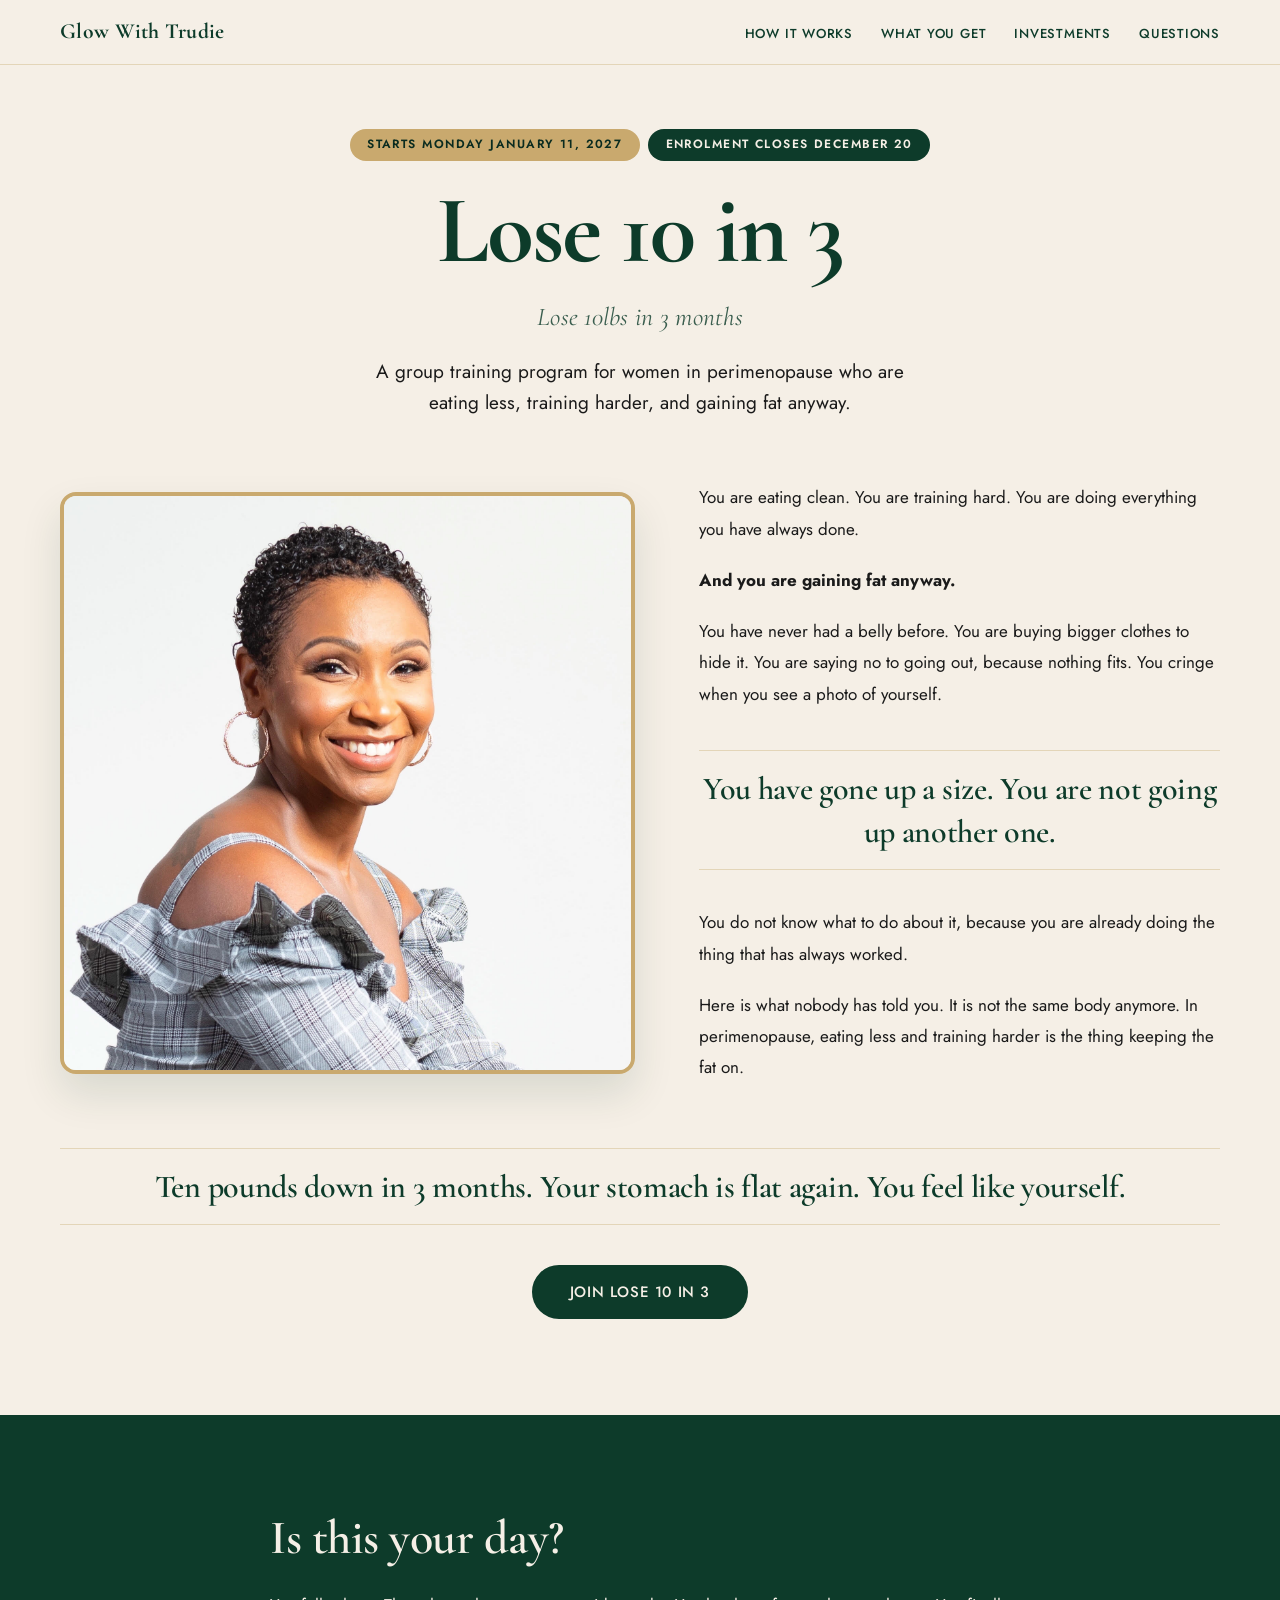
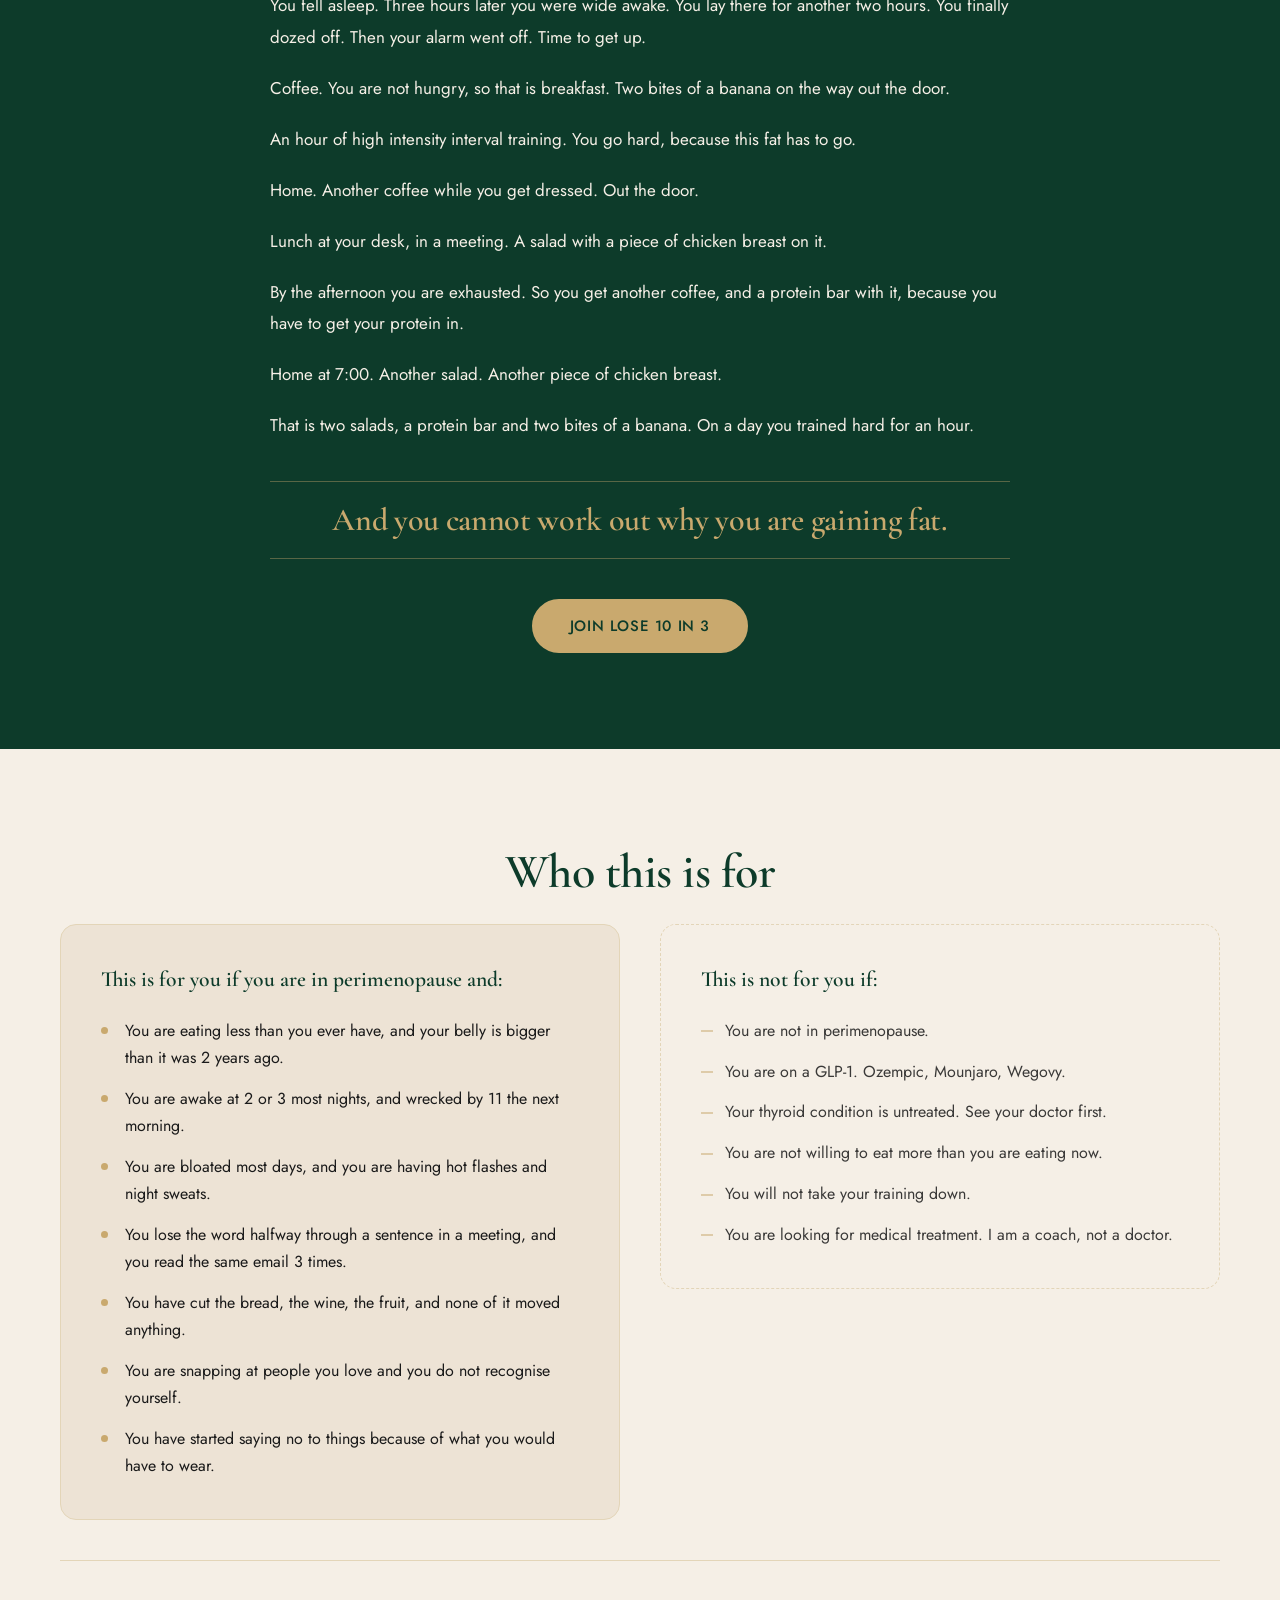
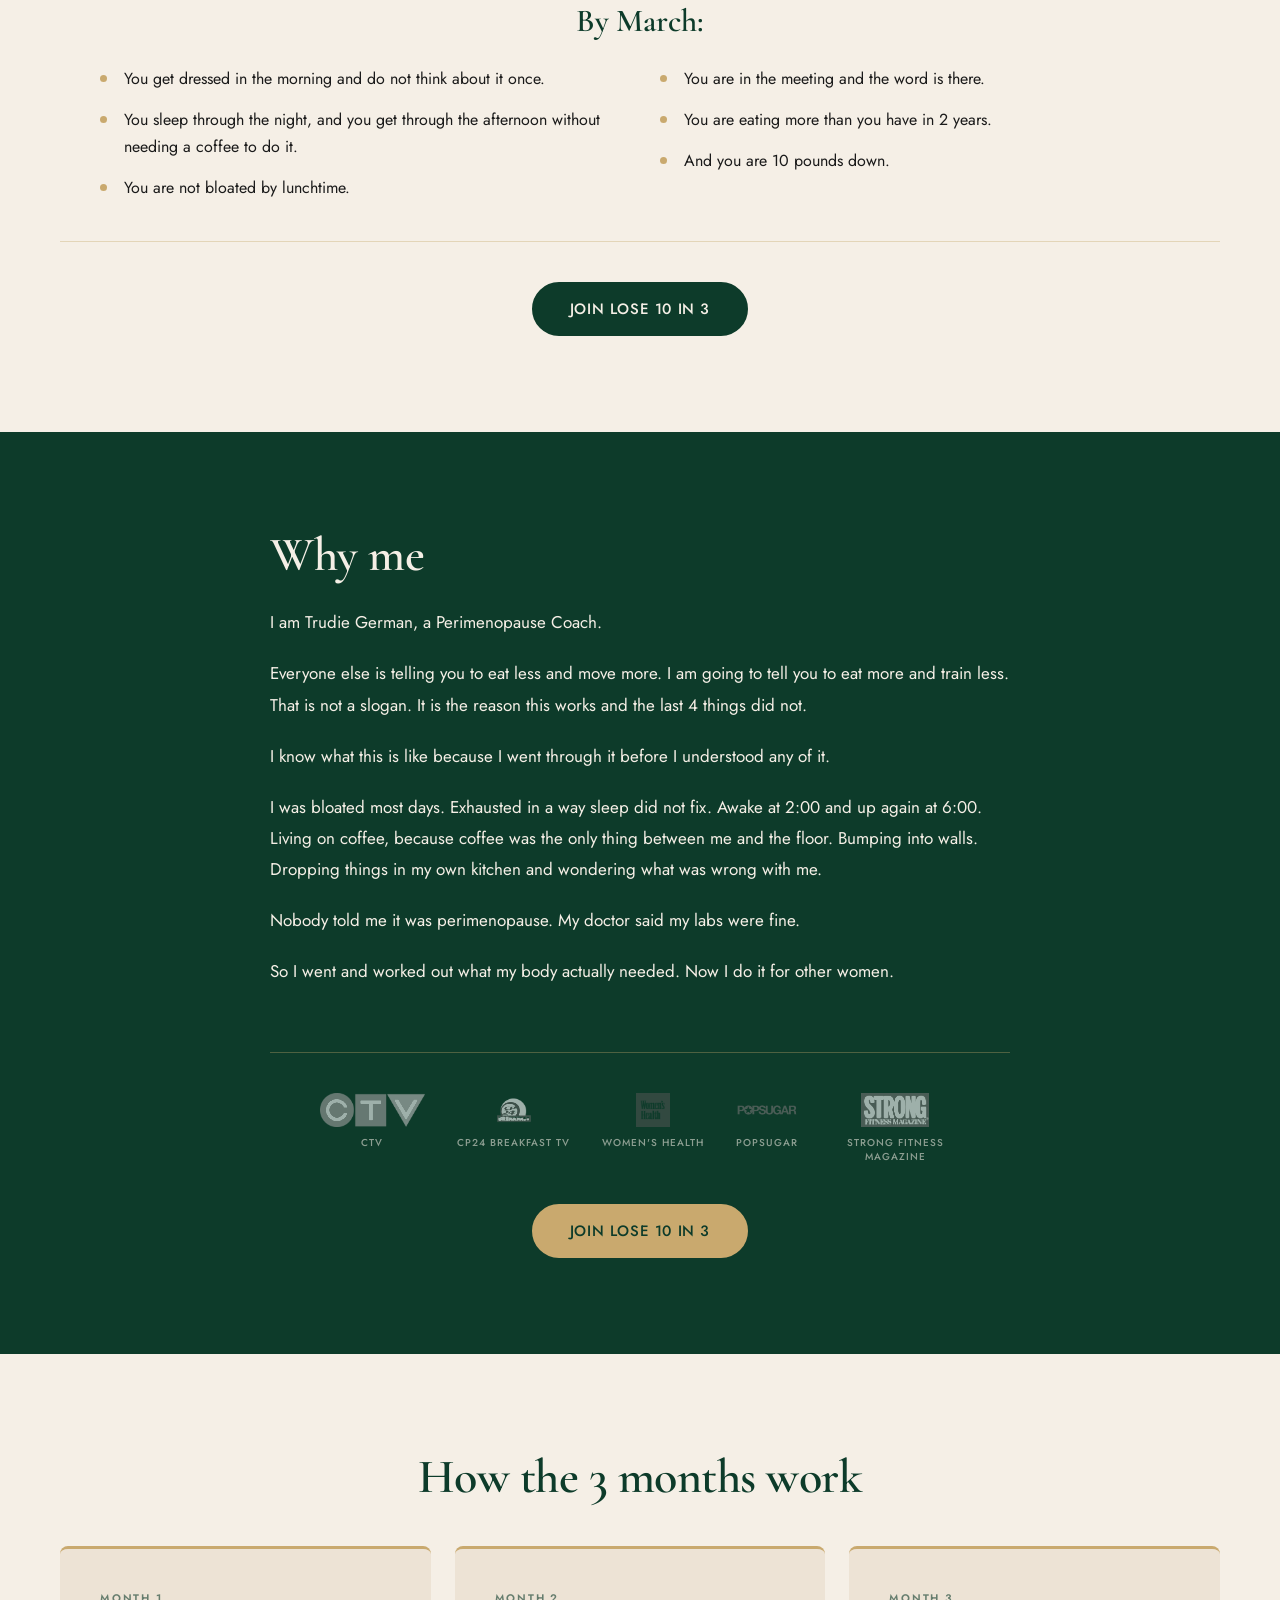
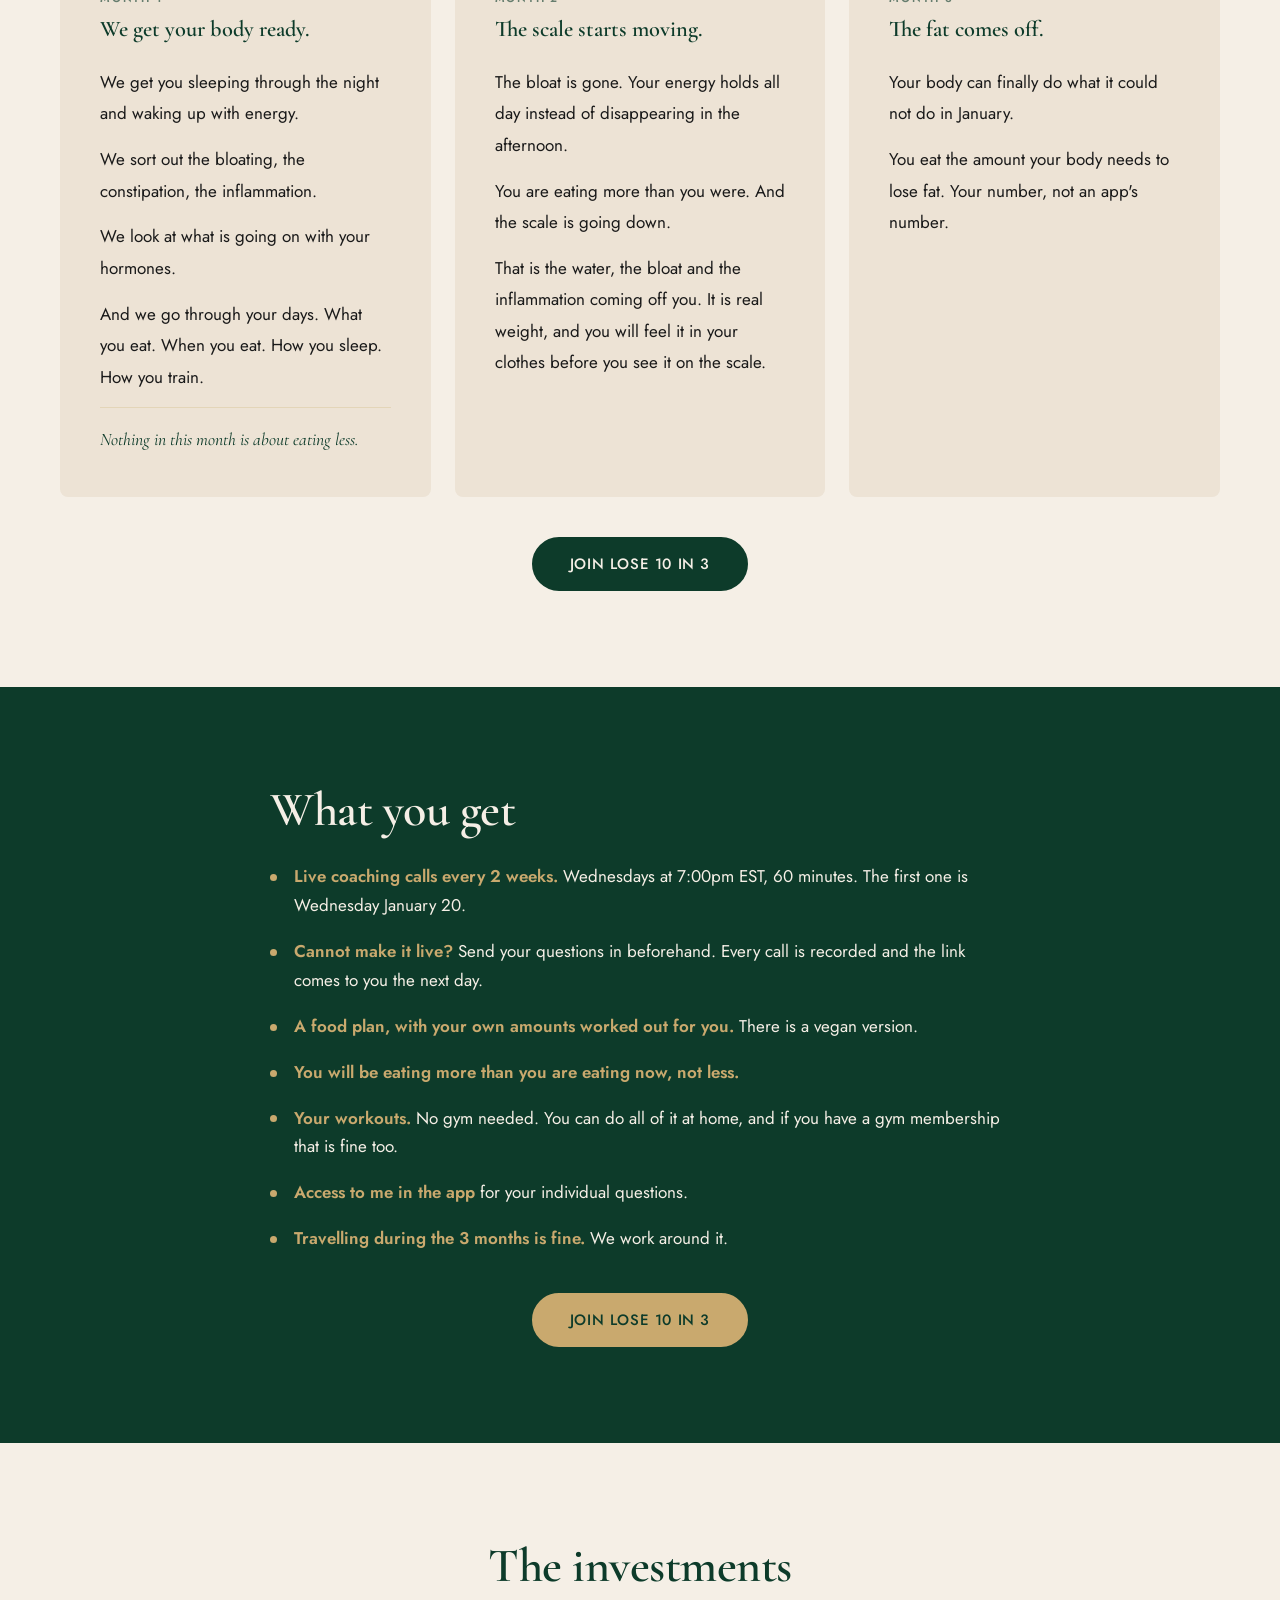
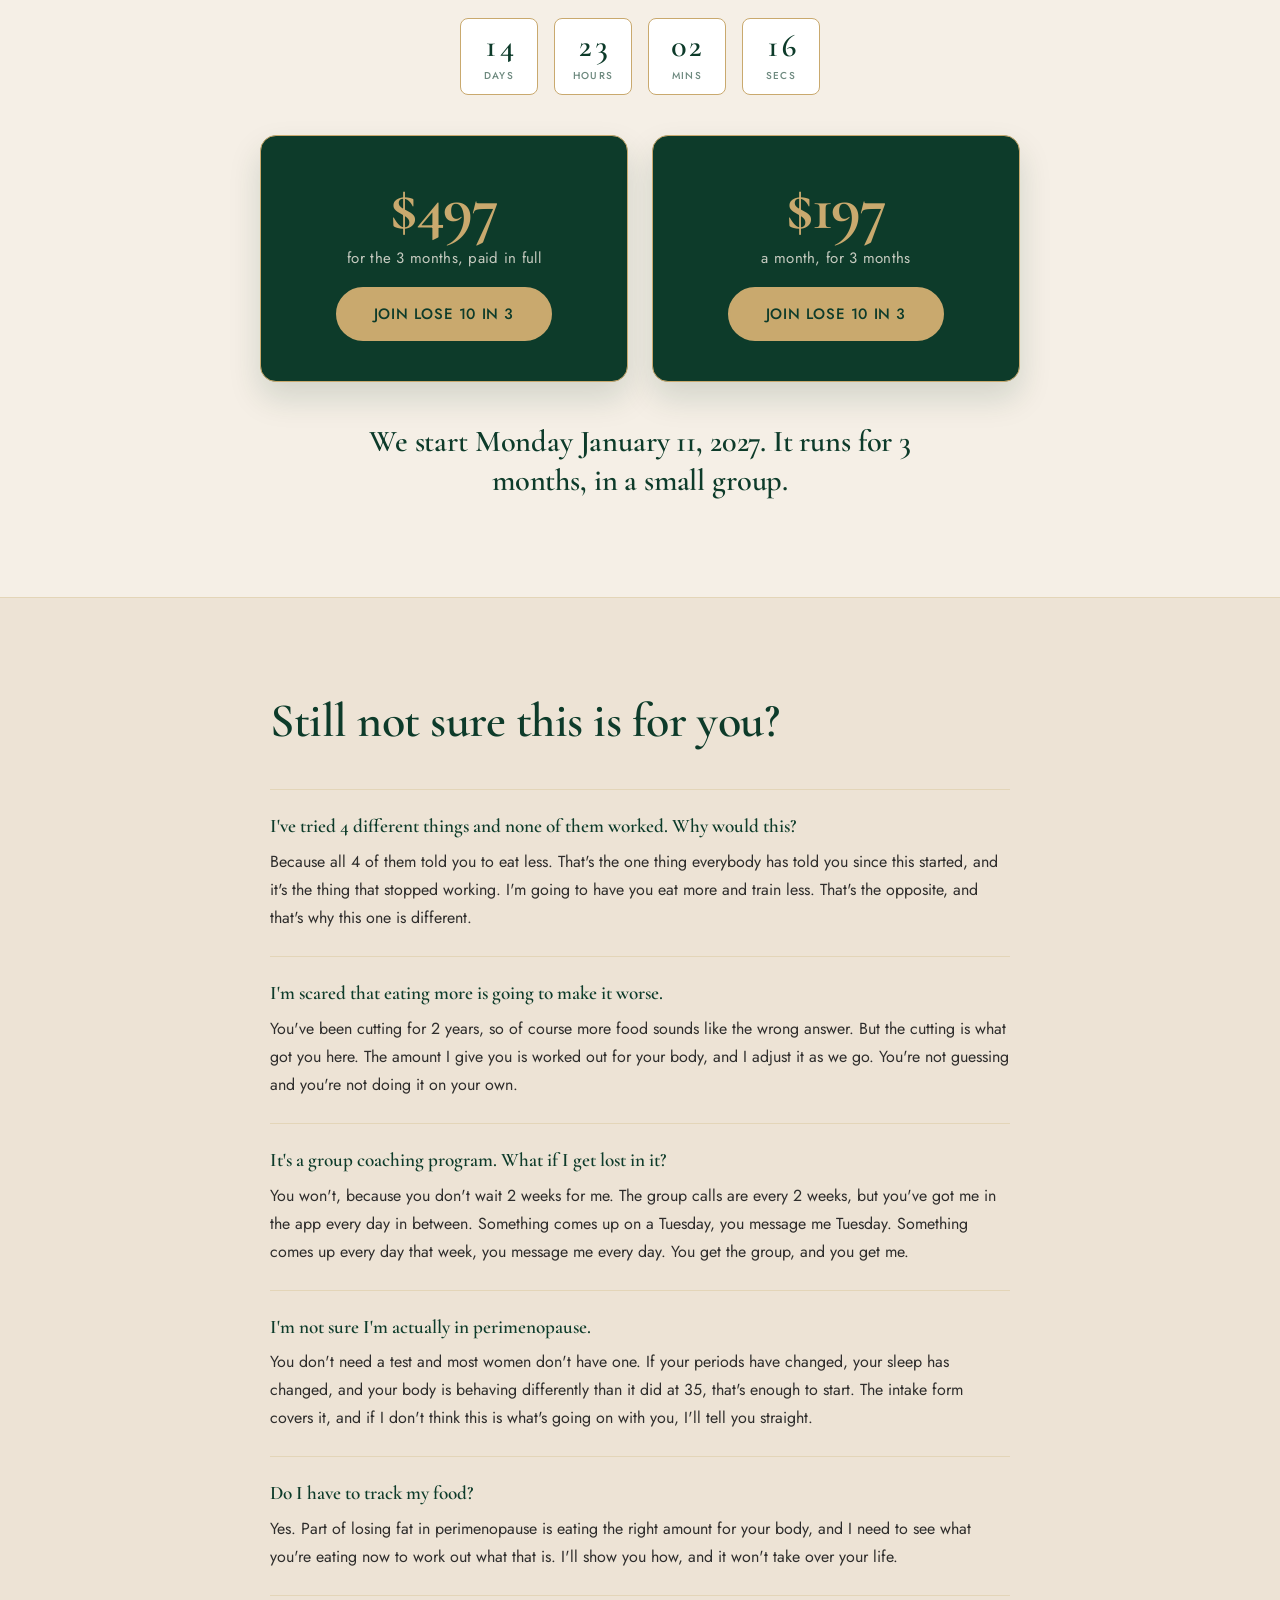
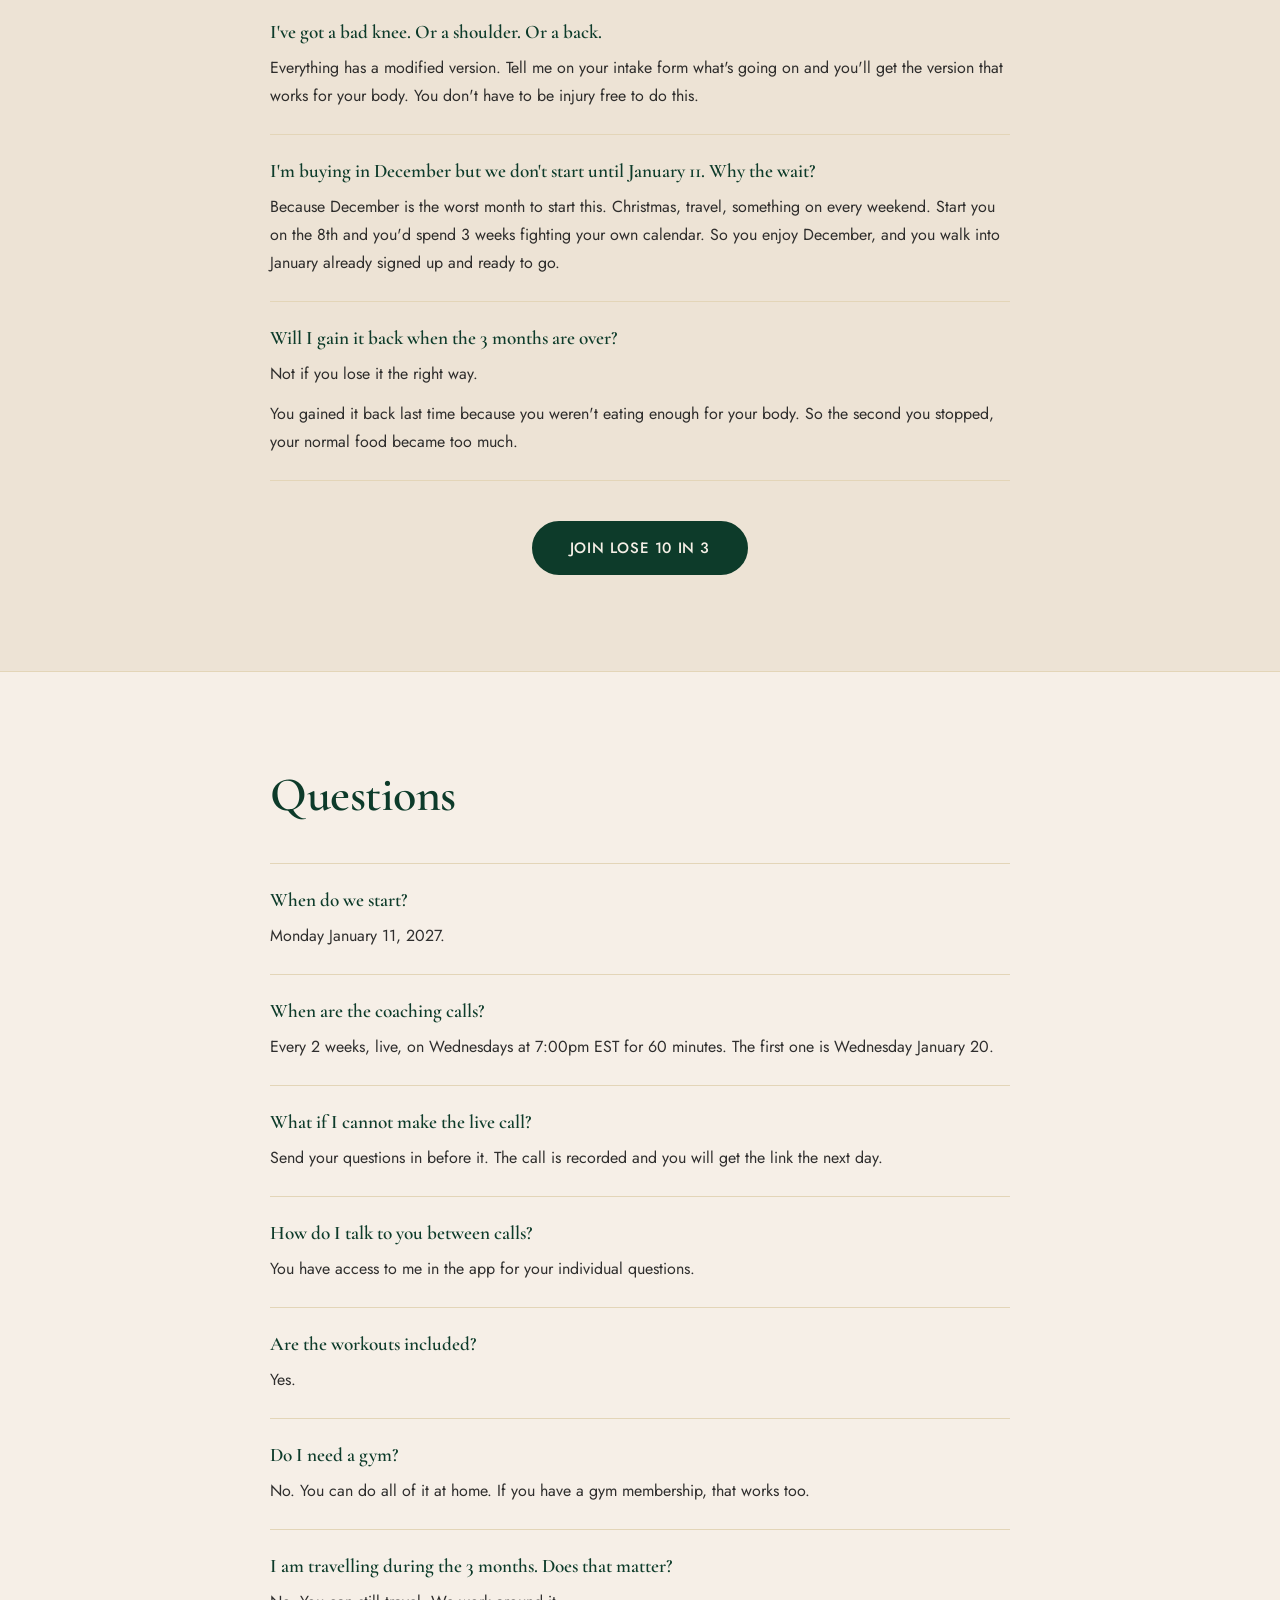
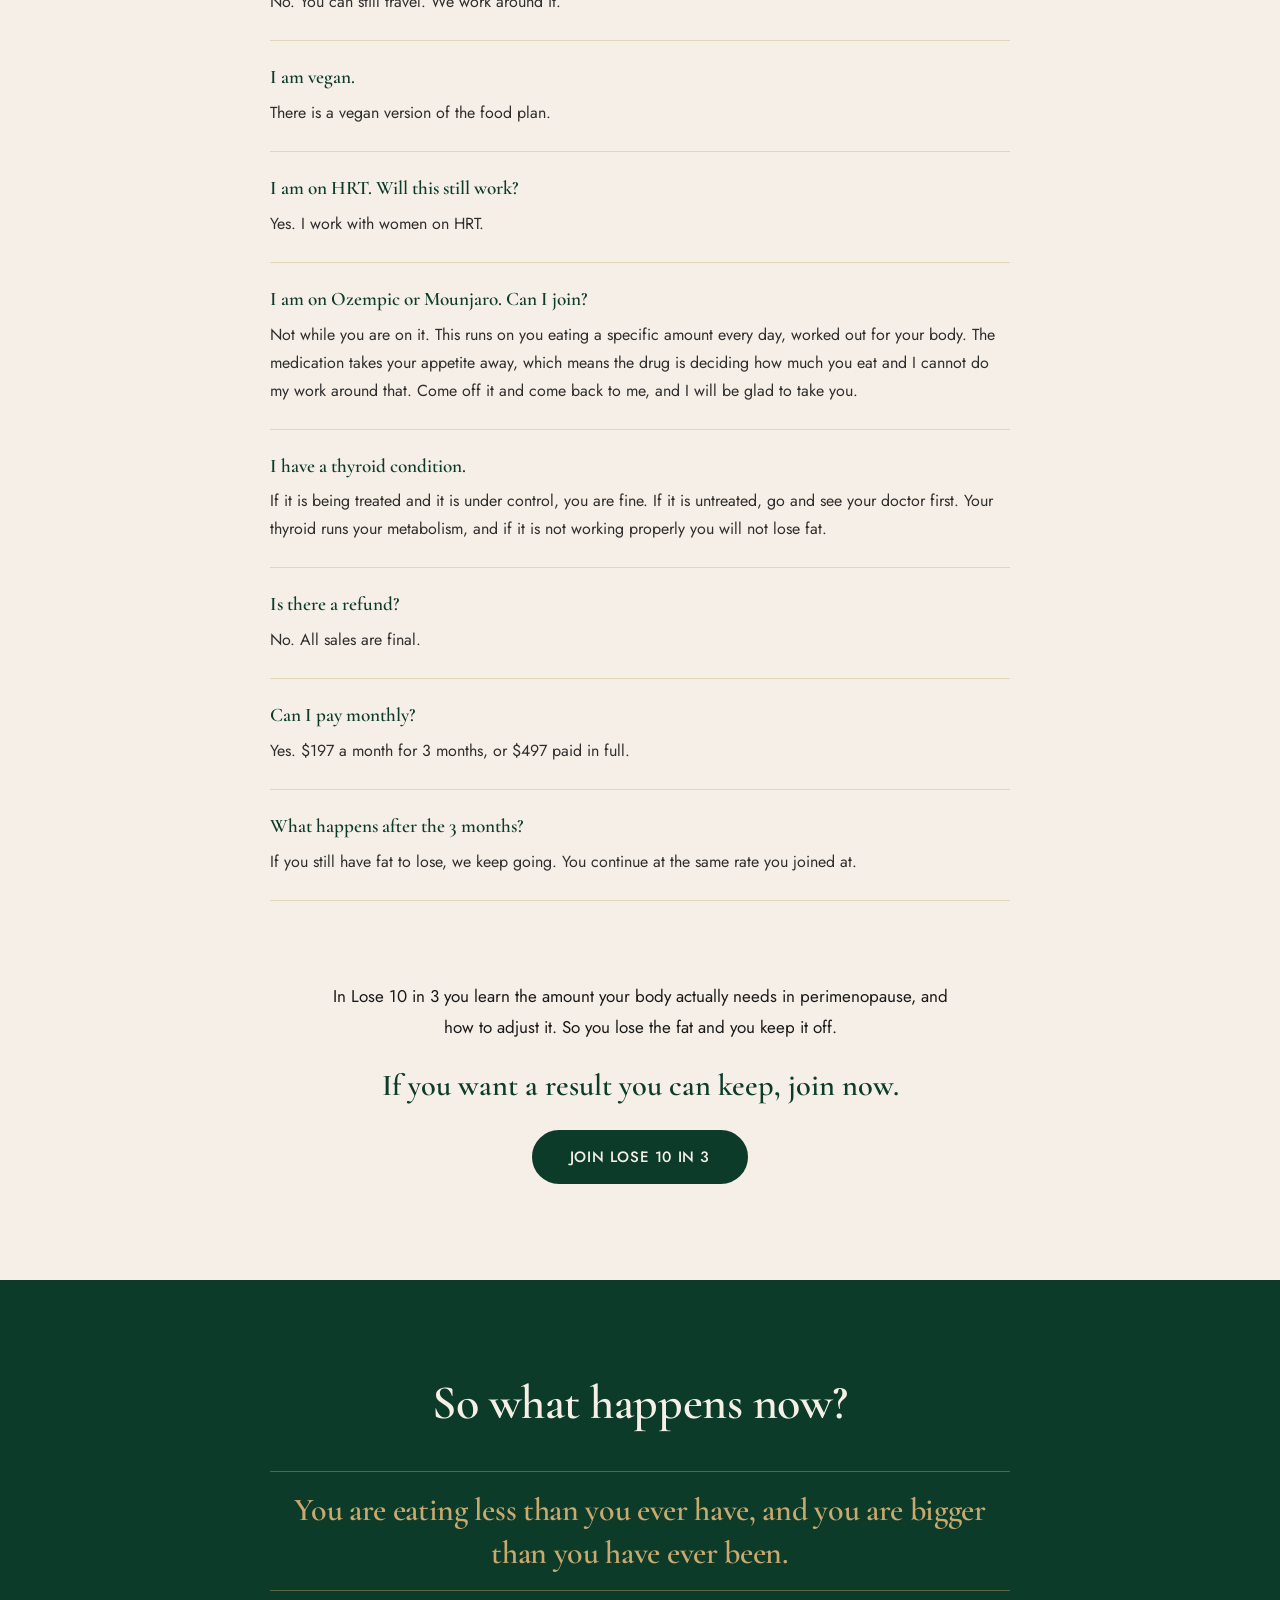
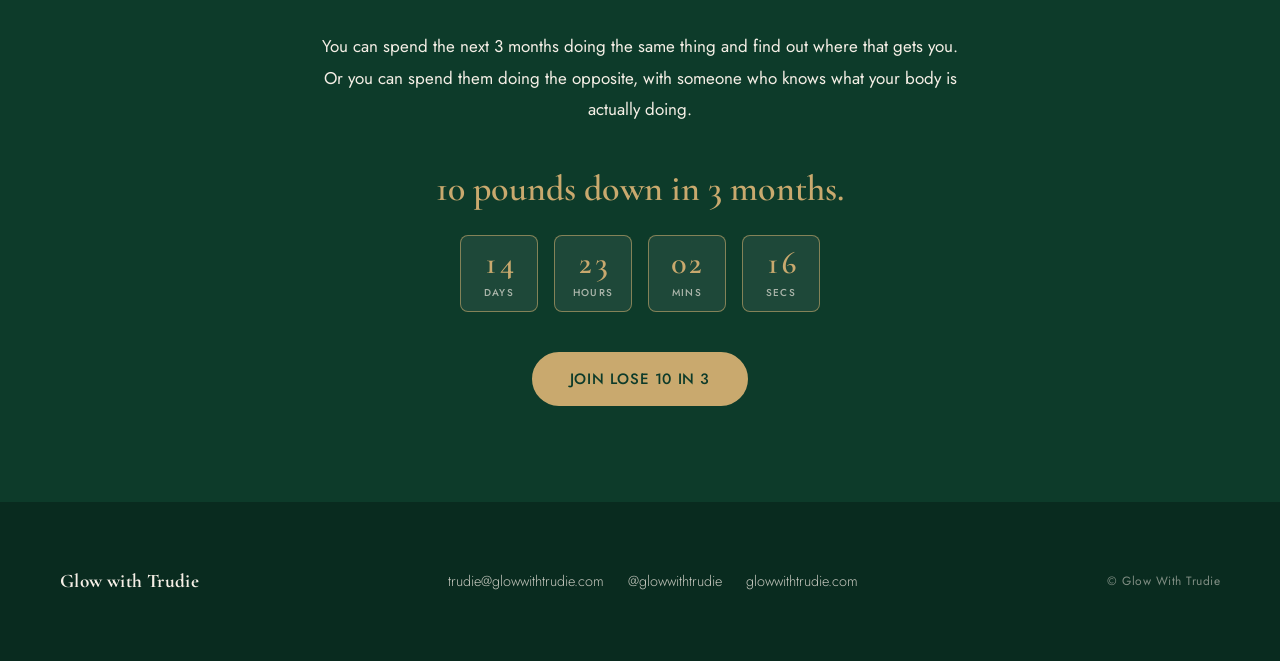
==== commit 3cdcdc1c: "Add files via upload" ====
--- a/lose-10-in-3.html
+++ b/lose-10-in-3.html
@@ -3,8 +3,8 @@
 <head>
   <meta charset="UTF-8" />
   <meta name="viewport" content="width=device-width, initial-scale=1.0" />
-  <title>Lose 10 in 3 — A 3-Month Group Program for Women in Perimenopause | Glow With Trudie</title>
-  <meta name="description" content="A 3-month group coaching program for women in perimenopause who are eating less, training harder, and gaining fat anyway. Ten pounds down in 3 months. Starts Monday January 11, 2027. Enrolment closes December 20." />
+  <title>Lose 10 in 3 — A 3-Month Group Training Program for Women in Perimenopause | Glow With Trudie</title>
+  <meta name="description" content="A group training program for women in perimenopause who are eating less, training harder, and gaining fat anyway. Lose 10lbs in 3 months. Starts Monday January 11, 2027. Enrolment closes December 20." />
 
   <!-- Google Fonts -->
   <link rel="preconnect" href="https://fonts.googleapis.com" />
@@ -18,14 +18,14 @@
   <!-- ========== NAVIGATION ========== -->
   <header class="site-header">
     <nav class="nav container" aria-label="Main navigation">
-      <a href="../index.html" class="nav-logo">Glow with Trudie</a>
+      <a href="index.html" class="nav-logo">Glow With Trudie</a>
       <button class="nav-toggle" aria-label="Toggle menu" aria-expanded="false">
         <span></span><span></span><span></span>
       </button>
       <ul class="nav-links" id="navLinks">
         <li><a href="#how-it-works">How it works</a></li>
         <li><a href="#what-you-get">What you get</a></li>
-        <li><a href="#price">Price</a></li>
+        <li><a href="#price">Investments</a></li>
         <li><a href="#questions">Questions</a></li>
       </ul>
     </nav>
@@ -38,10 +38,14 @@
       <div class="container">
 
         <div class="sales-hero-head">
-          <p class="sales-kicker">Starts Monday January 11, 2027 &middot; Enrolment closes December 20</p>
+          <p class="sales-kicker">
+            <span class="kicker-pill kicker-pill--start">Starts Monday January 11, 2027</span>
+            <span class="kicker-pill kicker-pill--close">Enrolment closes December 20</span>
+          </p>
           <h1 class="sales-title">Lose 10 in 3</h1>
+          <p class="sales-title-alt">Lose 10lbs in 3 months</p>
           <p class="sales-sub">
-            A 3-month group coaching program for women in perimenopause who are eating less, training harder, and gaining fat anyway.
+            A group training program for women in perimenopause who are eating less, training harder, and gaining fat anyway.
           </p>
         </div>
 
@@ -109,9 +113,12 @@
           That is two salads, a protein bar and two bites of a banana. On a day you trained hard for an hour.
         </p>
         </div>
-  
 
         <p class="statement">And you cannot work out why you are gaining fat.</p>
+
+        <p class="section-cta">
+          <a href="#price" class="btn btn-primary">Join Lose 10 in 3</a>
+        </p>
       </div>
     </section>
 
@@ -160,6 +167,10 @@
             <li>And you are 10 pounds down.</li>
           </ul>
         </div>
+
+        <p class="section-cta">
+          <a href="#price" class="btn btn-primary">Join Lose 10 in 3</a>
+        </p>
       </div>
     </section>
 
@@ -207,6 +218,10 @@
             <figcaption>Strong Fitness Magazine</figcaption>
           </figure>
         </div>
+
+        <p class="section-cta">
+          <a href="#price" class="btn btn-primary">Join Lose 10 in 3</a>
+        </p>
       </div>
     </section>
 
@@ -251,6 +266,10 @@
           </article>
 
         </div>
+
+        <p class="section-cta">
+          <a href="#price" class="btn btn-primary">Join Lose 10 in 3</a>
+        </p>
       </div>
     </section>
 
@@ -258,10 +277,6 @@
     <section class="section-green" id="what-you-get">
       <div class="container narrow">
         <h2 class="section-headline">What you get</h2>
-
-        <p class="section-body">
-          We start Monday January 11, 2027. It runs for 3 months, in a small group.
-        </p>
 
         <ul class="deliverables">
           <li>
@@ -287,13 +302,13 @@
           </li>
         </ul>
 
-        <p class="text-center">
-          <a href="#price" class="btn btn-primary">Join Lose 10 in 3</a>
-        </p>
-      </div>
-    </section>
-
-    <!-- ========== 7 · WHAT CHANGES FIRST, BEFORE THE SCALE ========== 
+        <p class="section-cta">
+          <a href="#price" class="btn btn-primary">Join Lose 10 in 3</a>
+        </p>
+      </div>
+    </section>
+
+    <!-- ========== 7 · WHAT CHANGES FIRST, BEFORE THE SCALE ==========
     <section class="section-alt" id="what-changes">
       <div class="container">
         <h2 class="section-headline text-center">What changes first, before the scale</h2>
@@ -318,10 +333,10 @@
     </section>
     -->
 
-    <!-- ========== 8 · THE PRICE ========== -->
+    <!-- ========== 8 · THE INVESTMENTS ========== -->
     <section id="price">
       <div class="container">
-        <h2 class="section-headline text-center">The price</h2>
+        <h2 class="section-headline text-center">The investments</h2>
 
         <!-- COUNTDOWN (also appears in section 10 — both driven by one date in the script) -->
         <div class="countdown js-countdown" role="timer" aria-live="polite" aria-label="Time left to join">
@@ -370,14 +385,80 @@
         </div>
 
         <div class="price-close">
-          <p class="price-rise">Enrolment closes December 20. When this opens again, the price goes up.</p>
-        </div>
-
-        <div class="prose prose--center">
-          <p>
-            There is no application. If you are a woman in perimenopause who has been trying to lose fat and it is not working, you are in. Sign up and I will see you in January.
-          </p>
-        </div>
+          <p class="price-start">We start Monday January 11, 2027. It runs for 3 months, in a small group.</p>
+        </div>
+      </div>
+    </section>
+
+    <!-- ========== 8b · STILL NOT SURE THIS IS FOR YOU? ========== -->
+    <section class="section-alt" id="still-not-sure">
+      <div class="container narrow">
+        <h2 class="section-headline">Still not sure this is for you?</h2>
+
+        <div class="faq">
+
+          <div class="faq-item">
+            <p class="faq-q">I've tried 4 different things and none of them worked. Why would this?</p>
+            <p class="faq-a">
+              Because all 4 of them told you to eat less. That's the one thing everybody has told you since this started, and it's the thing that stopped working. I'm going to have you eat more and train less. That's the opposite, and that's why this one is different.
+            </p>
+          </div>
+
+          <div class="faq-item">
+            <p class="faq-q">I'm scared that eating more is going to make it worse.</p>
+            <p class="faq-a">
+              You've been cutting for 2 years, so of course more food sounds like the wrong answer. But the cutting is what got you here. The amount I give you is worked out for your body, and I adjust it as we go. You're not guessing and you're not doing it on your own.
+            </p>
+          </div>
+
+          <div class="faq-item">
+            <p class="faq-q">It's a group coaching program. What if I get lost in it?</p>
+            <p class="faq-a">
+              You won't, because you don't wait 2 weeks for me. The group calls are every 2 weeks, but you've got me in the app every day in between. Something comes up on a Tuesday, you message me Tuesday. Something comes up every day that week, you message me every day. You get the group, and you get me.
+            </p>
+          </div>
+
+          <div class="faq-item">
+            <p class="faq-q">I'm not sure I'm actually in perimenopause.</p>
+            <p class="faq-a">
+              You don't need a test and most women don't have one. If your periods have changed, your sleep has changed, and your body is behaving differently than it did at 35, that's enough to start. The intake form covers it, and if I don't think this is what's going on with you, I'll tell you straight.
+            </p>
+          </div>
+
+          <div class="faq-item">
+            <p class="faq-q">Do I have to track my food?</p>
+            <p class="faq-a">
+              Yes. Part of losing fat in perimenopause is eating the right amount for your body, and I need to see what you're eating now to work out what that is. I'll show you how, and it won't take over your life.
+            </p>
+          </div>
+
+          <div class="faq-item">
+            <p class="faq-q">I've got a bad knee. Or a shoulder. Or a back.</p>
+            <p class="faq-a">
+              Everything has a modified version. Tell me on your intake form what's going on and you'll get the version that works for your body. You don't have to be injury free to do this.
+            </p>
+          </div>
+
+          <div class="faq-item">
+            <p class="faq-q">I'm buying in December but we don't start until January 11. Why the wait?</p>
+            <p class="faq-a">
+              Because December is the worst month to start this. Christmas, travel, something on every weekend. Start you on the 8th and you'd spend 3 weeks fighting your own calendar. So you enjoy December, and you walk into January already signed up and ready to go.
+            </p>
+          </div>
+
+          <div class="faq-item">
+            <p class="faq-q">Will I gain it back when the 3 months are over?</p>
+            <p class="faq-a">Not if you lose it the right way.</p>
+            <p class="faq-a">
+              You gained it back last time because you weren't eating enough for your body. So the second you stopped, your normal food became too much.
+            </p>
+          </div>
+
+        </div>
+
+        <p class="section-cta">
+          <a href="#price" class="btn btn-primary">Join Lose 10 in 3</a>
+        </p>
       </div>
     </section>
 
@@ -462,6 +543,14 @@
             <p class="faq-a">If you still have fat to lose, we keep going. You continue at the same rate you joined at.</p>
           </div>
 
+        </div>
+
+        <div class="faq-close">
+          <p class="faq-close-body">
+            In Lose 10 in 3 you learn the amount your body actually needs in perimenopause, and how to adjust it. So you lose the fat and you keep it off.
+          </p>
+          <p class="faq-close-line">If you want a result you can keep, join now.</p>
+          <a href="#price" class="btn btn-primary">Join Lose 10 in 3</a>
         </div>
       </div>
     </section>
--- a/styles.css
+++ b/styles.css
@@ -268,28 +268,6 @@
   margin-bottom: var(--space-lg);
 }
 
-.hero-pain-points {
-  margin-bottom: var(--space-lg);
-}
-
-.hero-pain-points p {
-  font-family: var(--font-body);
-  font-size: 1.0625rem;
-  line-height: 1.8;
-  color: var(--ink);
-}
-
-.hero-close {
-  font-family: var(--font-display);
-  font-style: italic;
-  font-size: 1.25rem;
-  line-height: 1.5;
-  color: var(--forest);
-  margin-bottom: var(--space-lg);
-  padding-left: 1rem;
-  border-left: 3px solid var(--gold);
-}
-
 .hero-image {
   order: -1; /* photo above the fold on mobile */
 }
@@ -306,7 +284,7 @@
 
 /* ---------- 6. AS SEEN IN ---------- */
 .as-seen-in {
-  background-color: var(--cream-dark);
+  background-color: #f6efe7;
   padding-block: var(--space-lg);
   border-top: 1px solid var(--gold-soft);
   border-bottom: 1px solid var(--gold-soft);
@@ -1144,19 +1122,6 @@
   margin-top: var(--space-lg);
 }
 
-.price-rise {
-  font-family: var(--font-body);
-  font-size: 0.875rem;
-  font-weight: 500;
-  letter-spacing: 0.04em;
-  color: var(--forest);
-  opacity: 0.85;
-}
-
-.price-rise + .price-rise {
-  margin-top: 0.35rem;
-}
-
 /* ---------- 18.8 Countdown ---------- */
 .countdown {
   display: flex;
@@ -1382,4 +1347,278 @@
   #what-changes .testimonial-grid {
     grid-template-columns: repeat(3, 1fr);
   }
+}
+
+/* ============================================================
+   21. HERO SPLIT — "This is for you" / "What it is"
+   ============================================================ */
+
+.split-section {
+  background-color: var(--cream-dark);
+  border-top: 1px solid var(--gold-soft);
+  border-bottom: 1px solid var(--gold-soft);
+  padding-block: var(--space-2xl);
+}
+
+.split-grid {
+  display: grid;
+  grid-template-columns: 1fr;
+  gap: var(--space-xl);
+  align-items: start;
+}
+
+.split-col--pain {
+  padding-left: var(--space-md);
+  border-left: 3px solid var(--gold);
+}
+
+/* Left column: eyebrow + bullets */
+.pain-list-title {
+  font-family: var(--font-body);
+  font-size: 0.75rem;
+  font-weight: 600;
+  letter-spacing: 0.14em;
+  text-transform: uppercase;
+  color: var(--forest);
+  opacity: 0.75;
+  margin-bottom: var(--space-md);
+}
+
+.pain-list {
+  list-style: none;
+  margin-bottom: var(--space-lg);
+}
+
+.pain-list li {
+  position: relative;
+  padding-left: 1.6rem;
+  margin-bottom: 1em;
+  font-family: var(--font-body);
+  font-size: 1.0625rem;
+  line-height: 1.7;
+  color: var(--ink);
+}
+
+.pain-list li:last-child {
+  margin-bottom: 0;
+}
+
+.pain-list li::before {
+  content: "";
+  position: absolute;
+  left: 0;
+  top: 0.62em;
+  width: 8px;
+  height: 8px;
+  border-radius: 50%;
+  background-color: var(--gold);
+}
+
+.split-close {
+  font-family: var(--font-display);
+  font-style: italic;
+  font-size: 1.25rem;
+  line-height: 1.5;
+  color: var(--forest);
+  padding-top: var(--space-sm);
+  border-top: 1px solid var(--gold-soft);
+}
+
+/* Right column: headings + copy */
+.split-heading {
+  font-family: var(--font-display);
+  font-weight: 600;
+  font-size: clamp(1.9rem, 4.5vw, 2.5rem);
+  line-height: 1.15;
+  letter-spacing: -0.01em;
+  color: var(--forest);
+  margin-bottom: var(--space-md);
+}
+
+.split-minor-heading {
+  font-family: var(--font-display);
+  font-weight: 600;
+  font-size: 1.35rem;
+  line-height: 1.3;
+  color: var(--forest);
+  margin-top: var(--space-md);
+  margin-bottom: 0.5rem;
+}
+
+.split-btn {
+  margin-top: var(--space-lg);
+}
+
+@media (min-width: 768px) {
+  .split-grid {
+    grid-template-columns: 1fr 1fr;
+    gap: clamp(2rem, 5vw, 4rem);
+  }
+}
+
+/* ============================================================
+   22. WAITLIST PERKS (join section)
+   ============================================================ */
+
+.waitlist-perks {
+  max-width: 560px;
+  margin-inline: auto;
+  margin-bottom: var(--space-lg);
+  padding: clamp(1.25rem, 4vw, 2rem);
+  text-align: left;
+  background-color: #ffffff;
+  border: 1px solid var(--gold-soft);
+  border-radius: var(--radius-lg);
+  box-shadow: 0 16px 32px rgba(13, 59, 42, 0.06);
+}
+
+.waitlist-perks-title {
+  font-family: var(--font-display);
+  font-weight: 600;
+  font-size: 1.35rem;
+  line-height: 1.3;
+  color: var(--forest);
+  margin-bottom: var(--space-sm);
+}
+
+.waitlist-perks-list {
+  list-style: none;
+}
+
+.waitlist-perks-list li {
+  position: relative;
+  padding-left: 1.5rem;
+  margin-bottom: 0.7em;
+  font-family: var(--font-body);
+  font-size: 0.9375rem;
+  line-height: 1.6;
+  color: var(--ink);
+}
+
+.waitlist-perks-list li:last-child {
+  margin-bottom: 0;
+}
+
+.waitlist-perks-list li::before {
+  content: "";
+  position: absolute;
+  left: 0;
+  top: 0.72em;
+  width: 11px;
+  height: 2px;
+  background-color: var(--gold);
+}
+
+.waitlist-perks-close {
+  margin-top: var(--space-sm);
+  padding-top: var(--space-sm);
+  border-top: 1px solid var(--gold-soft);
+  font-family: var(--font-body);
+  font-size: 0.875rem;
+  font-weight: 500;
+  letter-spacing: 0.02em;
+  color: var(--forest);
+}
+/* ============================================================
+   22. SALES PAGE UPDATES
+   Coloured date pills, full program name, section CTAs,
+   "investments" start line, and the FAQ close block.
+   ============================================================ */
+
+/* ---------- 22.1 Date pills (overrides .sales-kicker) ---------- */
+.sales-kicker {
+  display: flex;
+  flex-wrap: wrap;
+  justify-content: center;
+  align-items: center;
+  gap: 0.5rem;
+  opacity: 1;
+  margin-bottom: var(--space-md);
+}
+
+.kicker-pill {
+  display: inline-block;
+  font-family: var(--font-body);
+  font-size: 0.75rem;
+  font-weight: 600;
+  letter-spacing: 0.12em;
+  text-transform: uppercase;
+  line-height: 1.3;
+  padding: 0.5rem 1.1rem;
+  border-radius: 50px;
+}
+
+.kicker-pill--start {
+  background-color: var(--gold);
+  color: var(--forest-deep);
+}
+
+.kicker-pill--close {
+  background-color: var(--forest);
+  color: var(--cream);
+}
+
+/* ---------- 22.2 Full program name under the title ---------- */
+.sales-title-alt {
+  font-family: var(--font-display);
+  font-style: italic;
+  font-weight: 400;
+  font-size: clamp(1.15rem, 2.8vw, 1.6rem);
+  line-height: 1.3;
+  letter-spacing: 0.01em;
+  color: var(--forest);
+  opacity: 0.8;
+  margin-bottom: var(--space-md);
+}
+
+/* ---------- 22.3 Section-level CTA ---------- */
+.section-cta {
+  text-align: center;
+  margin-top: var(--space-lg);
+}
+
+/* ---------- 22.4 "We start…" line in the investments section ---------- */
+.price-start {
+  font-family: var(--font-display);
+  font-weight: 600;
+  font-size: clamp(1.4rem, 3.6vw, 1.9rem);
+  line-height: 1.3;
+  letter-spacing: -0.005em;
+  color: var(--forest);
+  text-align: center;
+  max-width: 620px;
+  margin-inline: auto;
+}
+
+/* ---------- 22.5 FAQ close block ---------- */
+.faq-close {
+  margin-top: var(--space-lg);
+  padding-top: var(--space-lg);
+  text-align: center;
+}
+
+.faq-close-body {
+  font-family: var(--font-body);
+  font-size: 1.0625rem;
+  line-height: 1.8;
+  color: var(--ink);
+  max-width: 620px;
+  margin-inline: auto;
+  margin-bottom: var(--space-md);
+}
+
+.faq-close-line {
+  font-family: var(--font-display);
+  font-weight: 600;
+  font-size: clamp(1.4rem, 3.6vw, 1.9rem);
+  line-height: 1.3;
+  color: var(--forest);
+  margin-bottom: var(--space-md);
+}
+/* ============================================================
+   23. QUESTIONS — custom background
+   ============================================================ */
+
+#questions.section-alt {
+  background-color: #F6EFE7;
 }
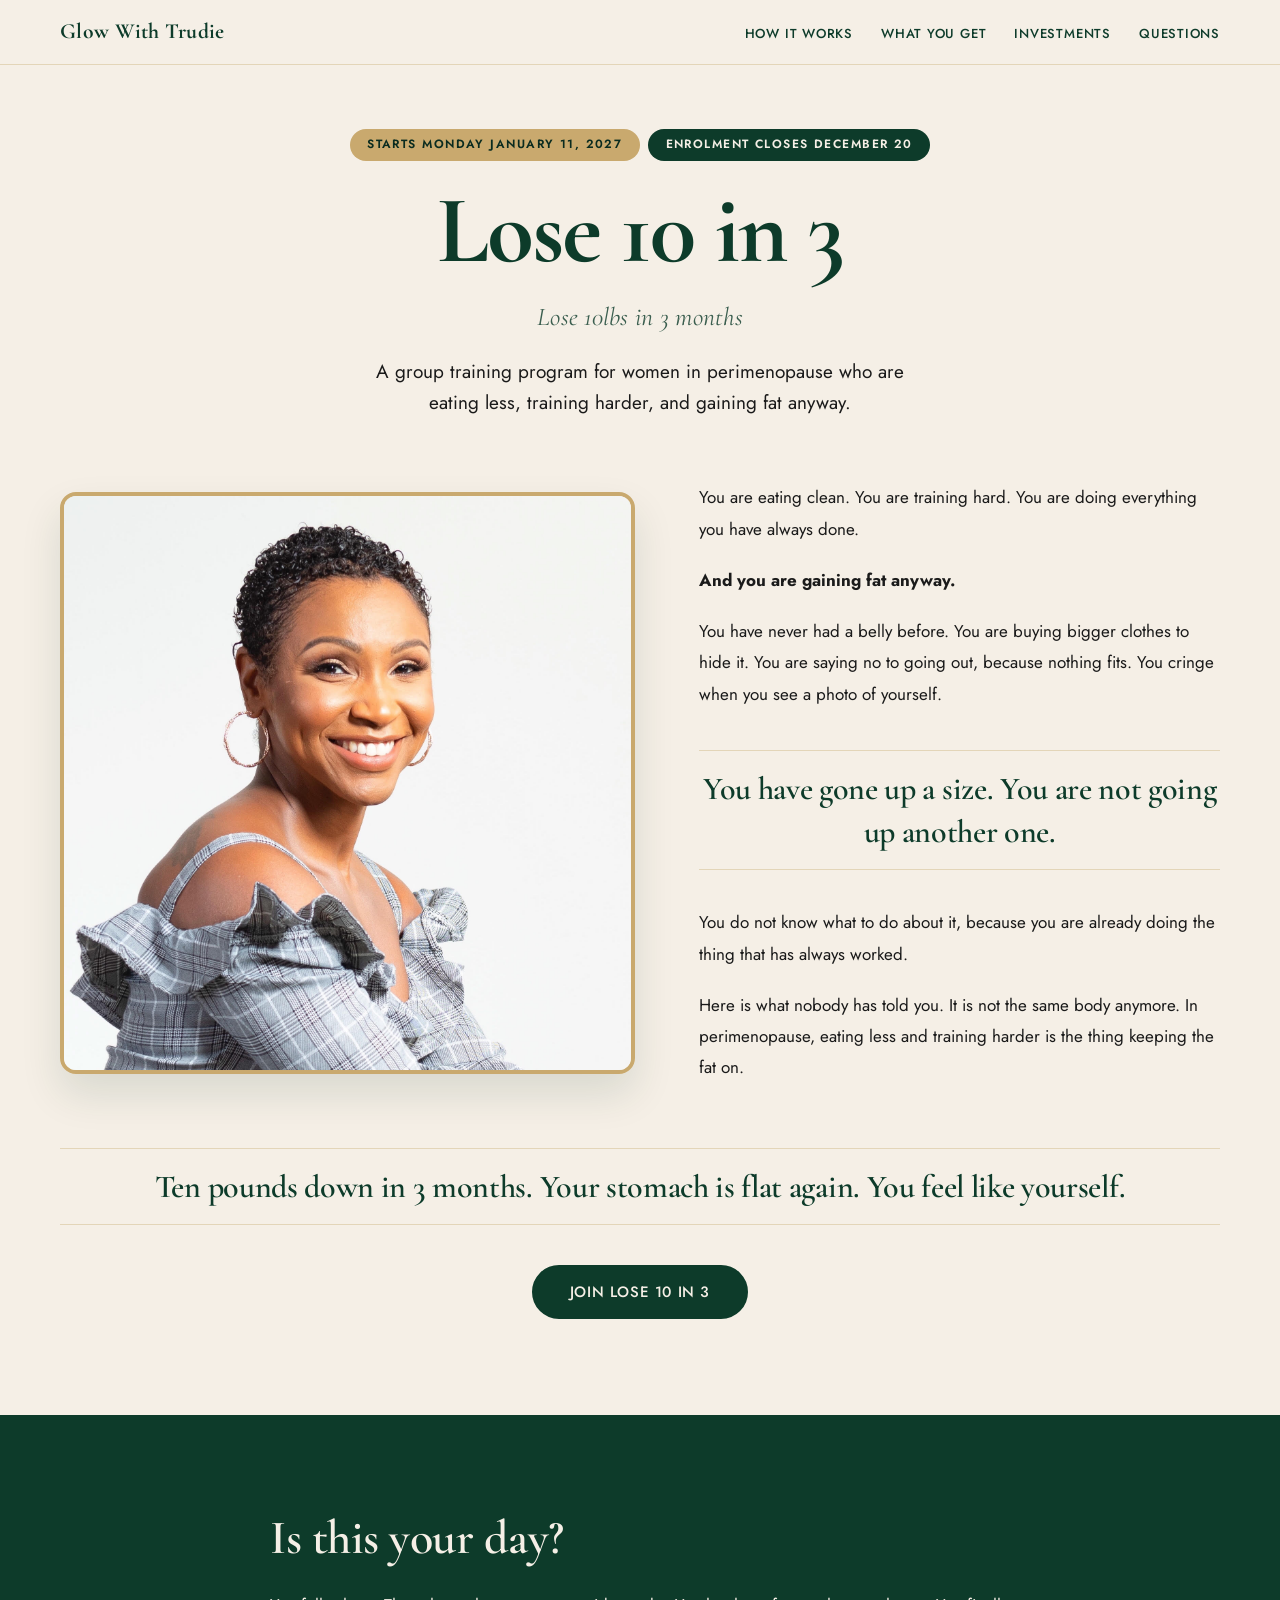
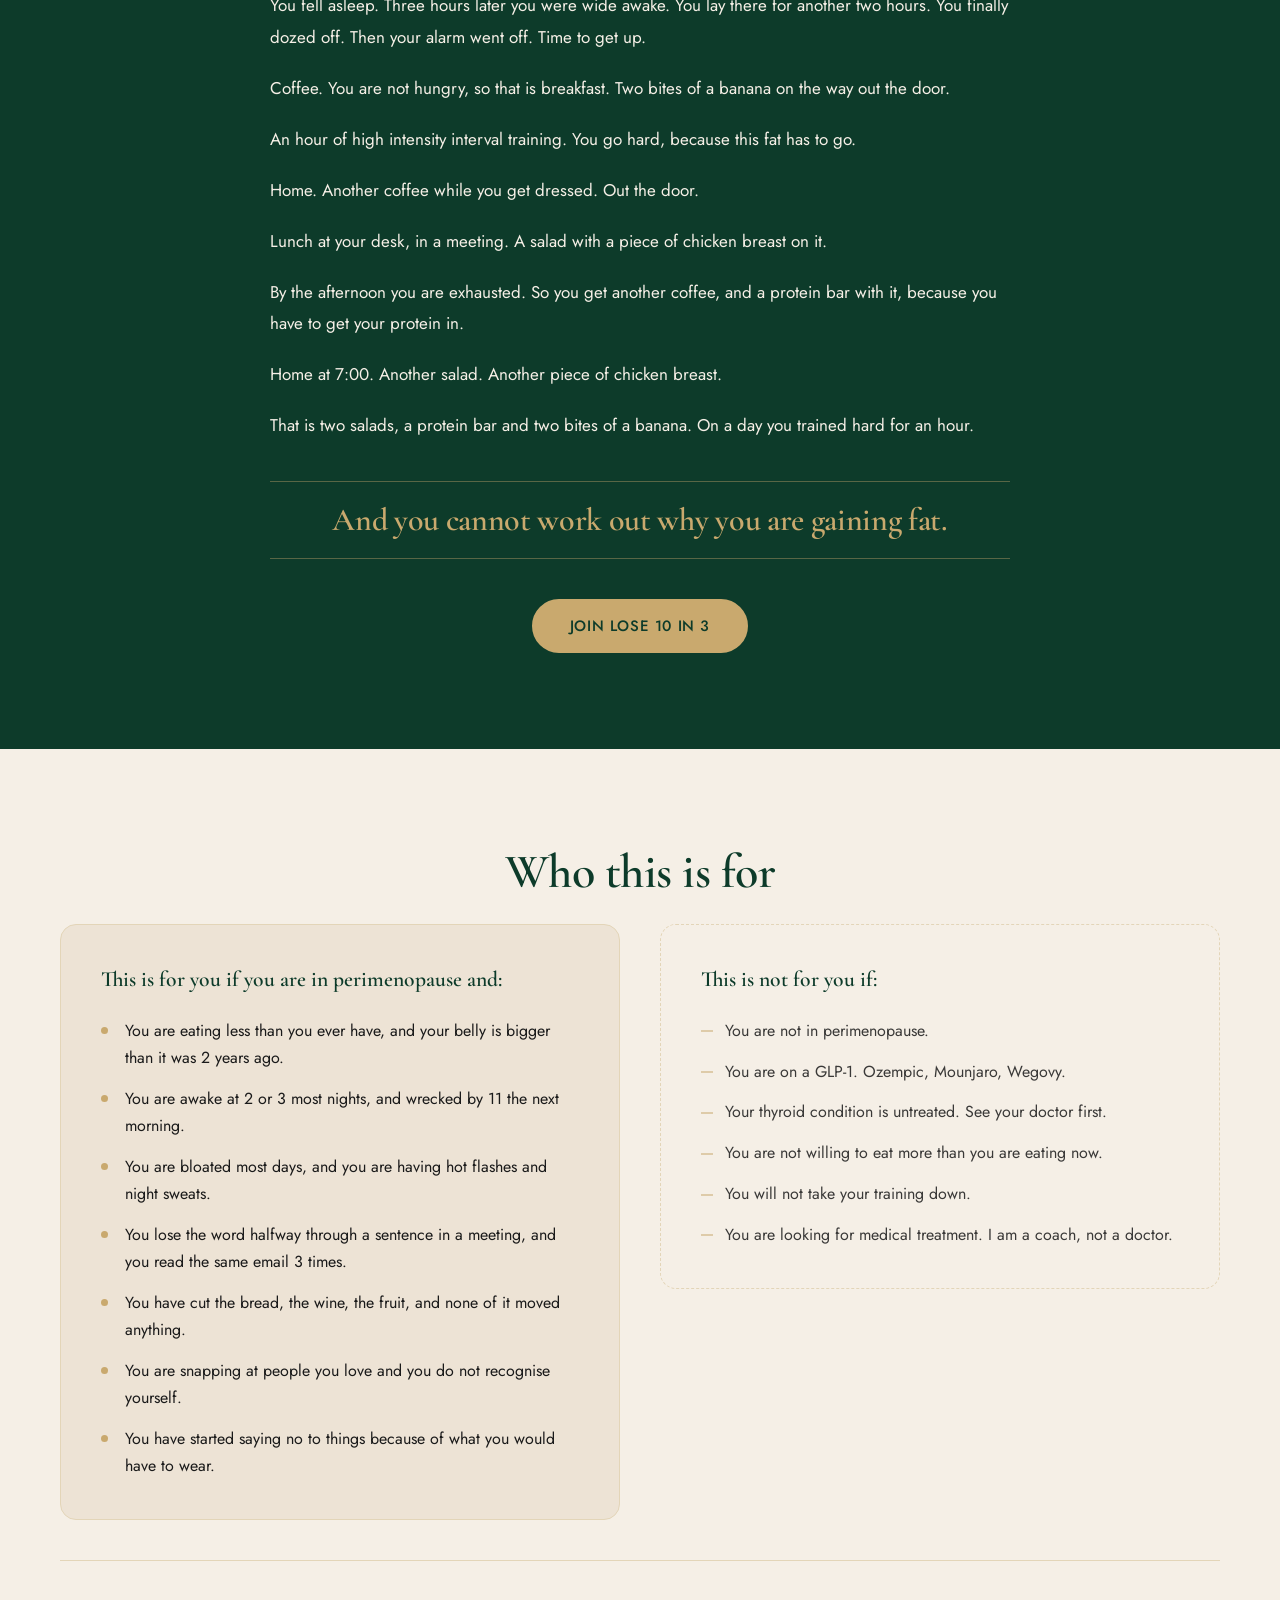
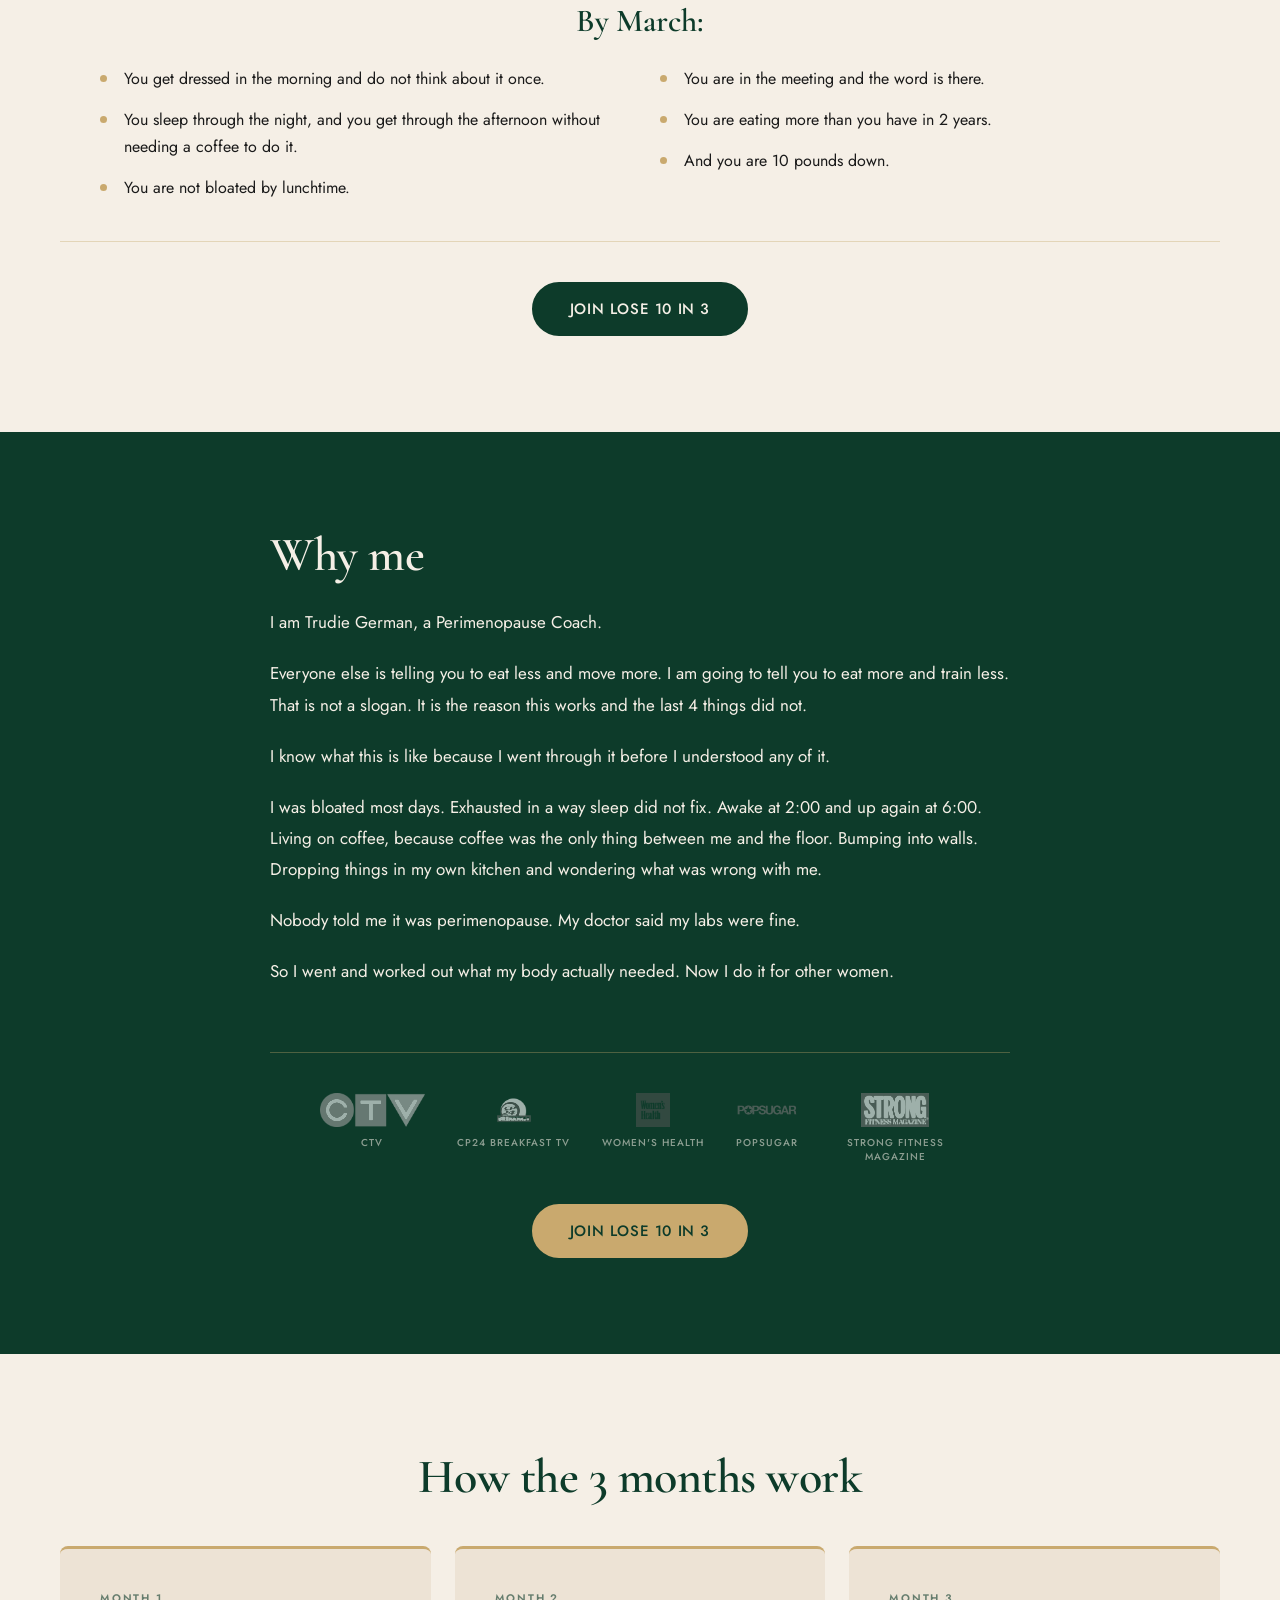
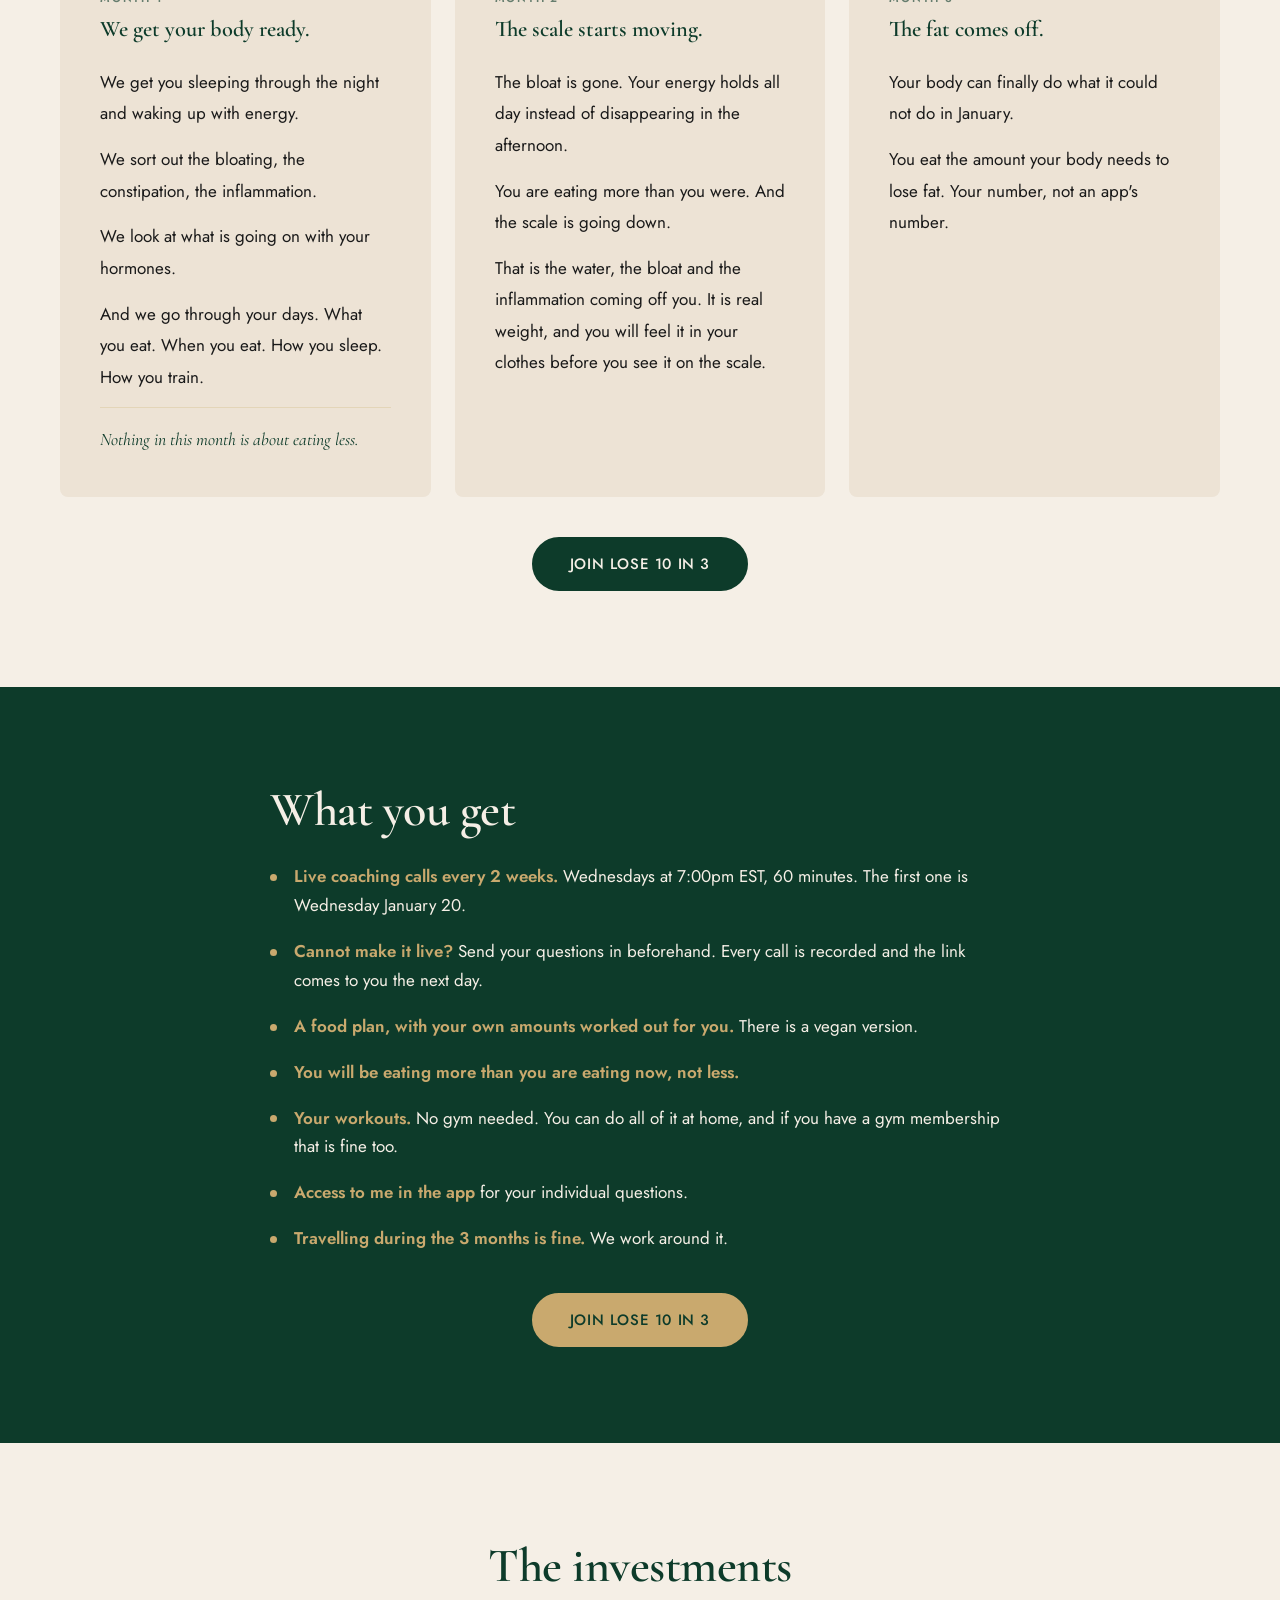
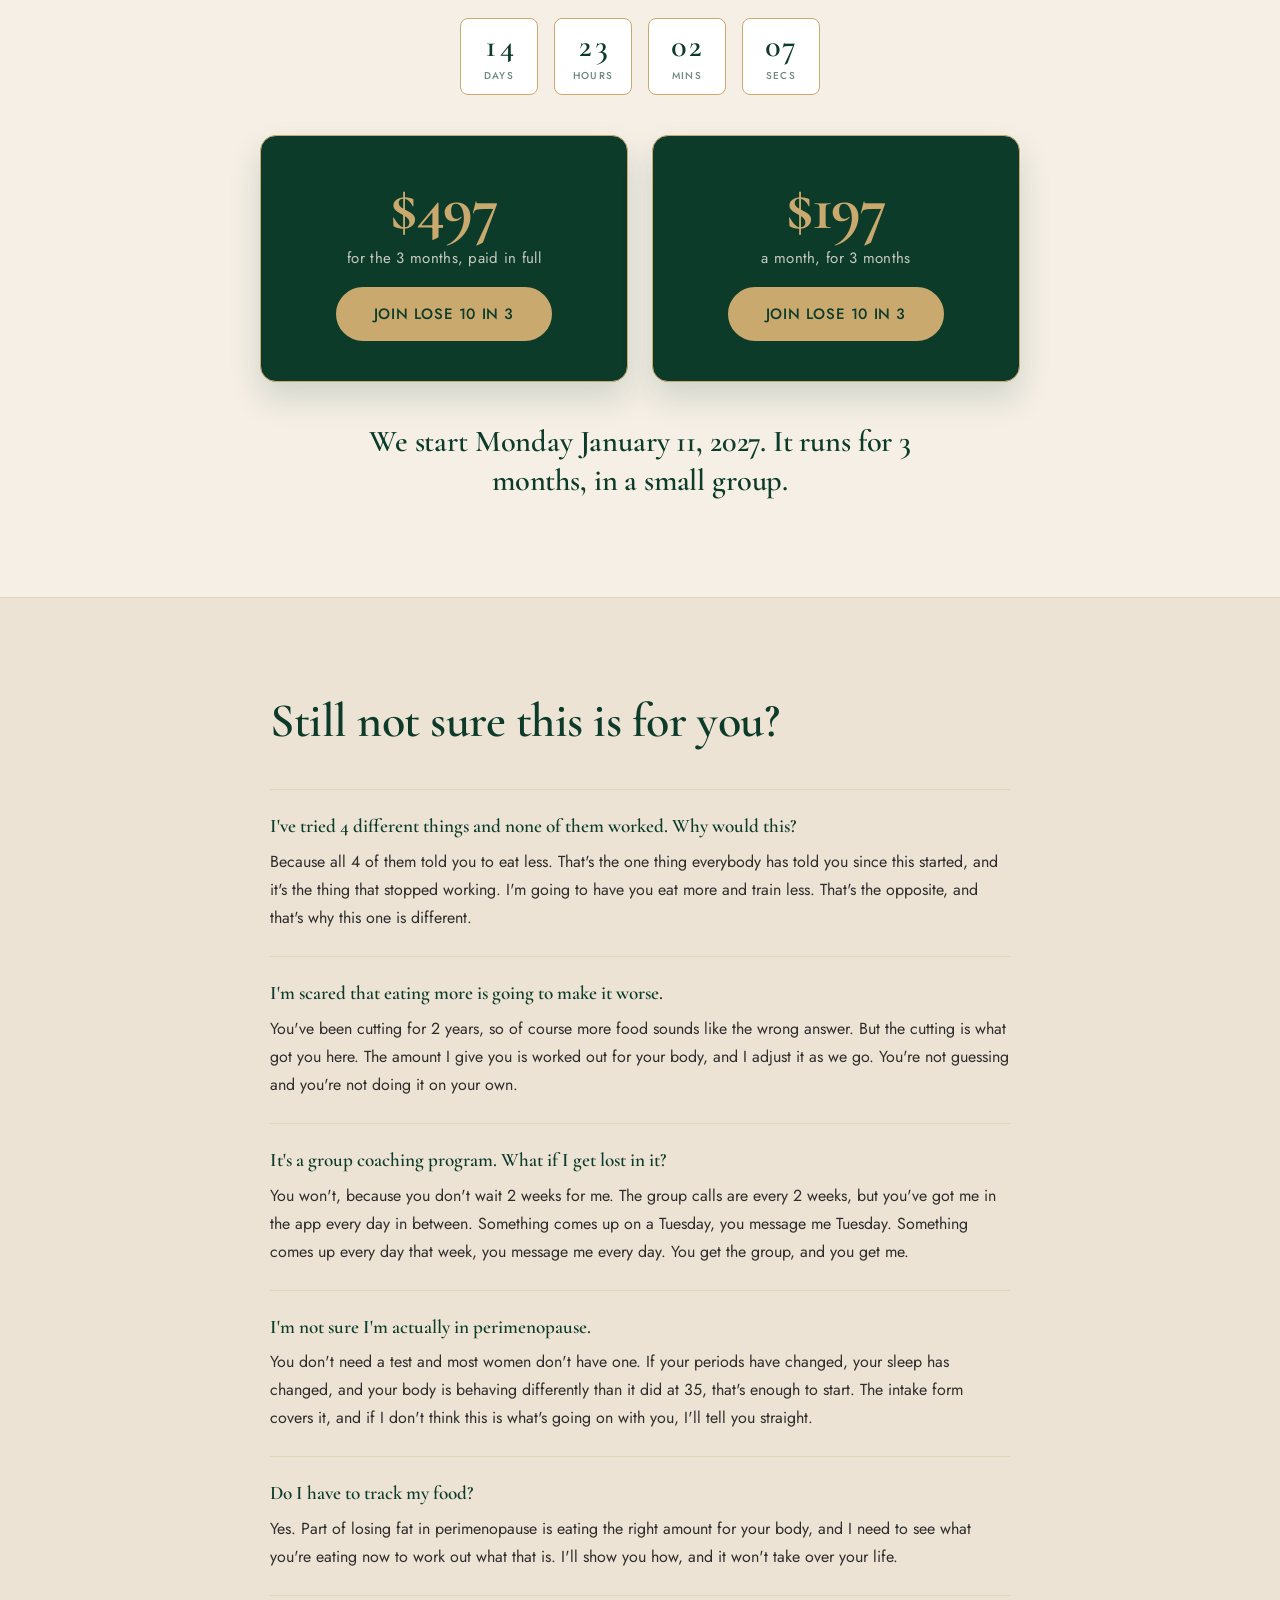
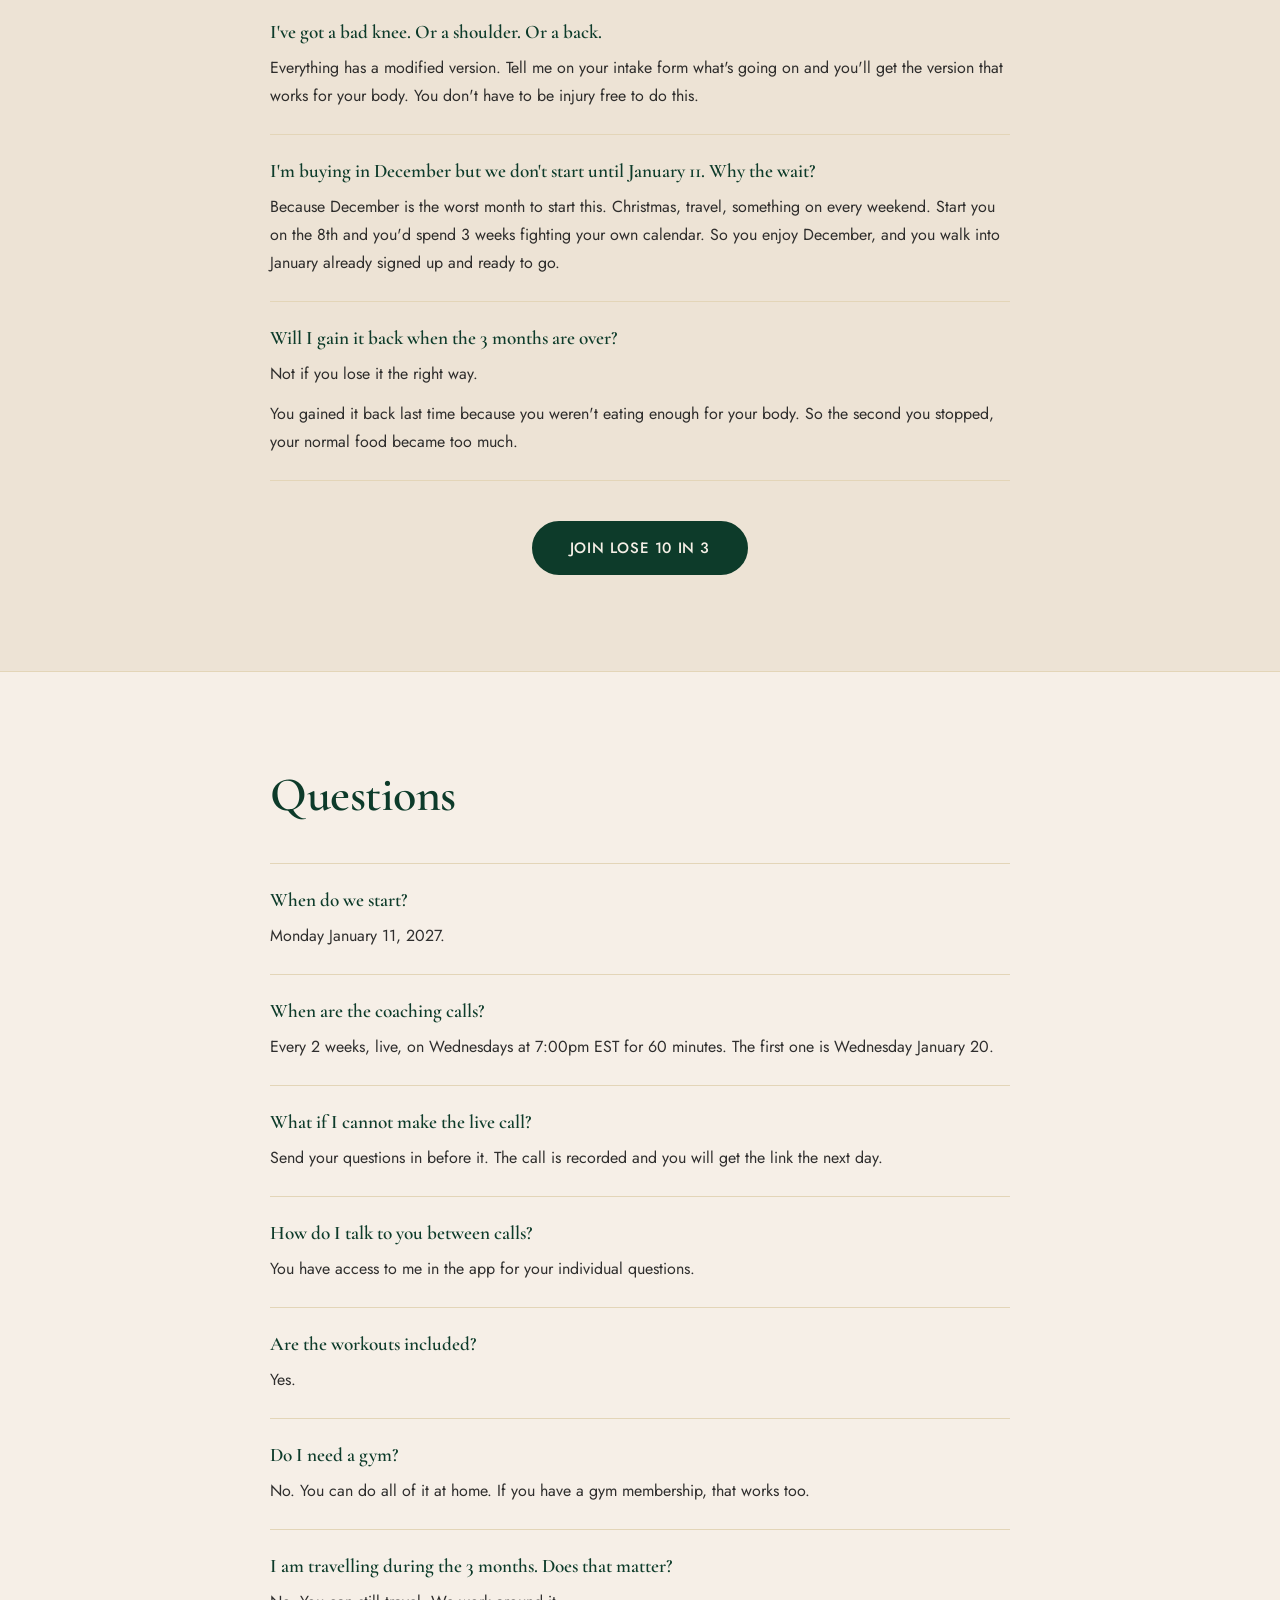
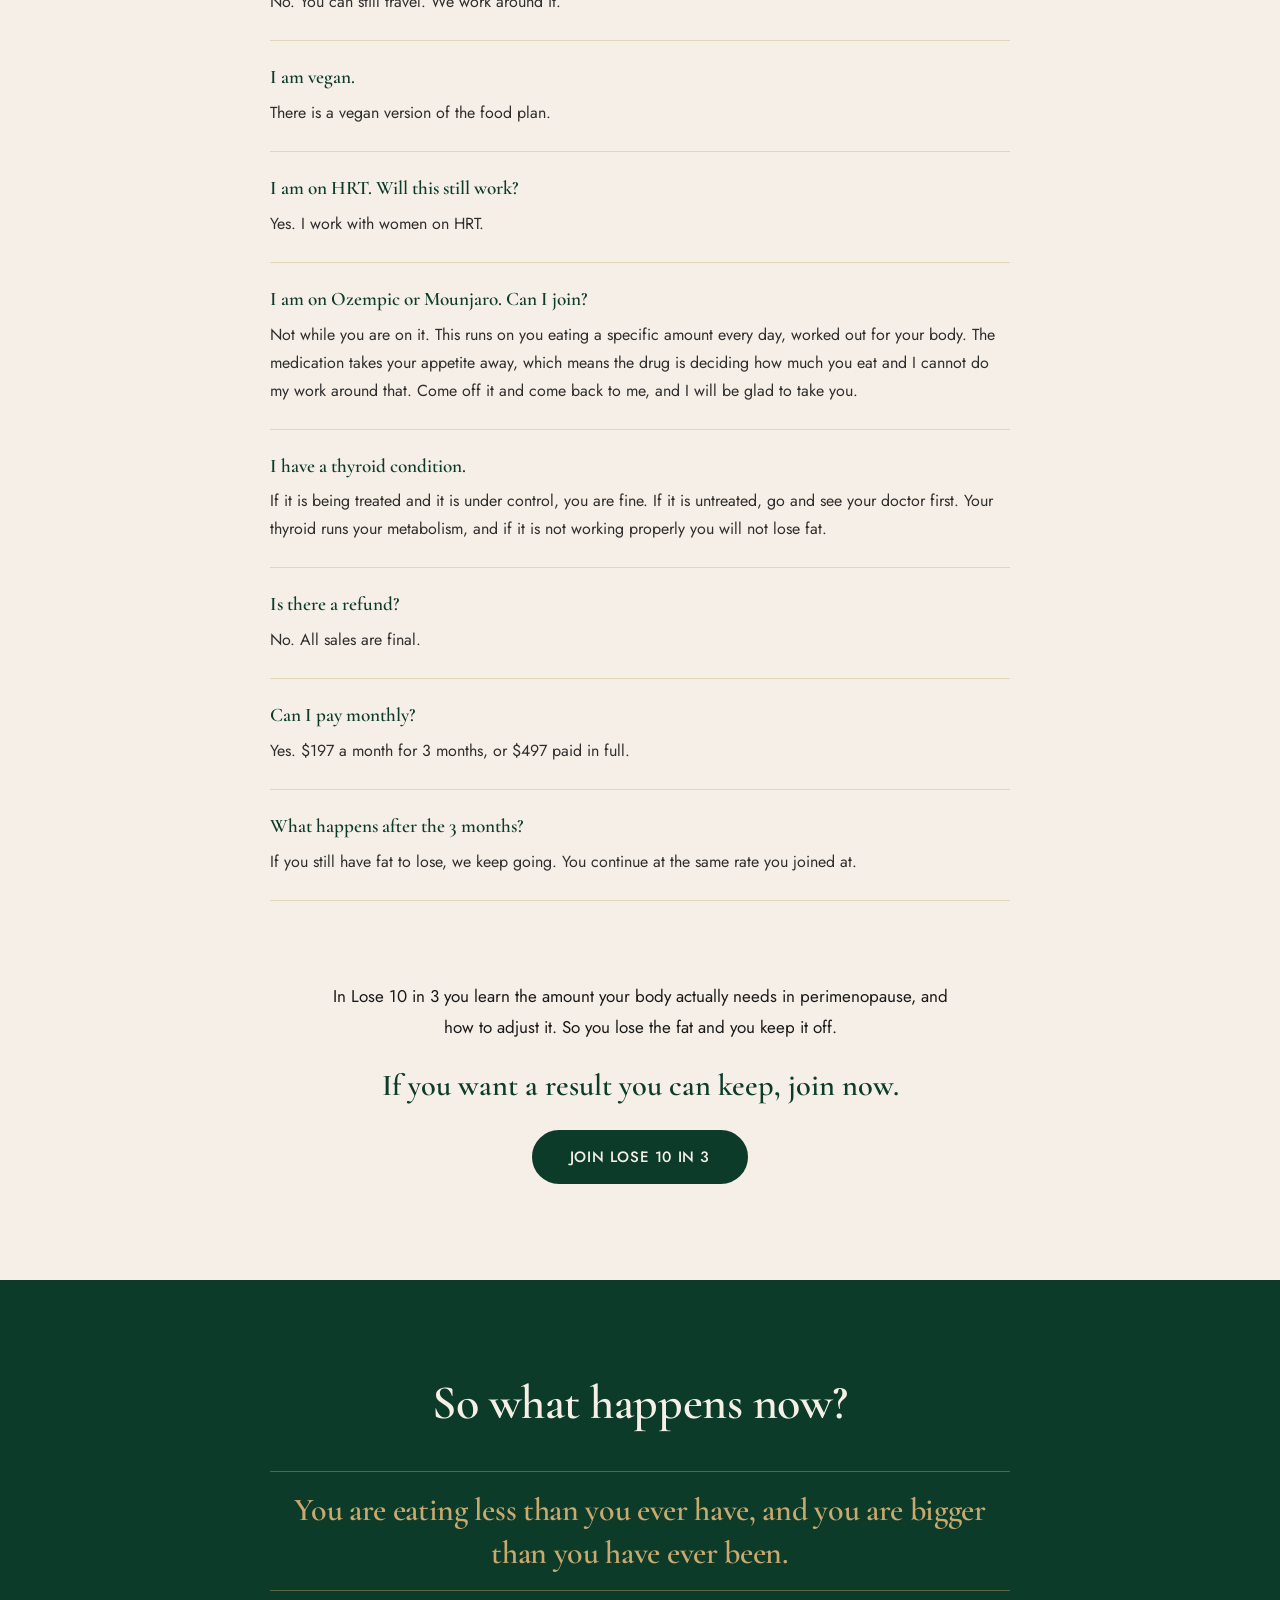
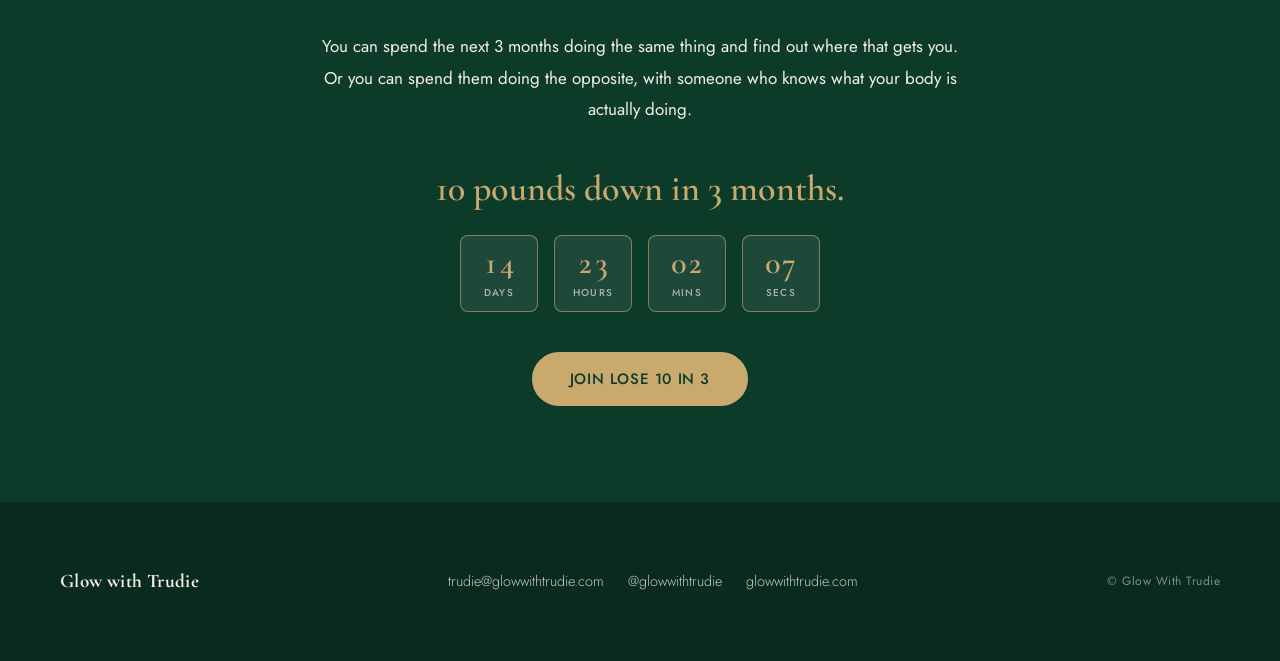
==== commit eb67390f: "Update lose-10-in-3.html correct payment link" ====
--- a/lose-10-in-3.html
+++ b/lose-10-in-3.html
@@ -376,7 +376,7 @@
               <p class="price-main">$197</p>
               <p class="price-sub">a month, for 3 months</p>
             </div>
-            <a href="https://buy.stripe.com/dRm28r5QbPS6Qq3dE2go12"
+            <a href="https://buy.stripe.com/dRm28r5Q7bPS6Qq3dE2go12"
                class="btn btn-gold"
                target="_blank"
                rel="noopener">Join Lose 10 in 3</a>
@@ -675,4 +675,4 @@
     })();
   </script>
 </body>
-</html>+</html>
